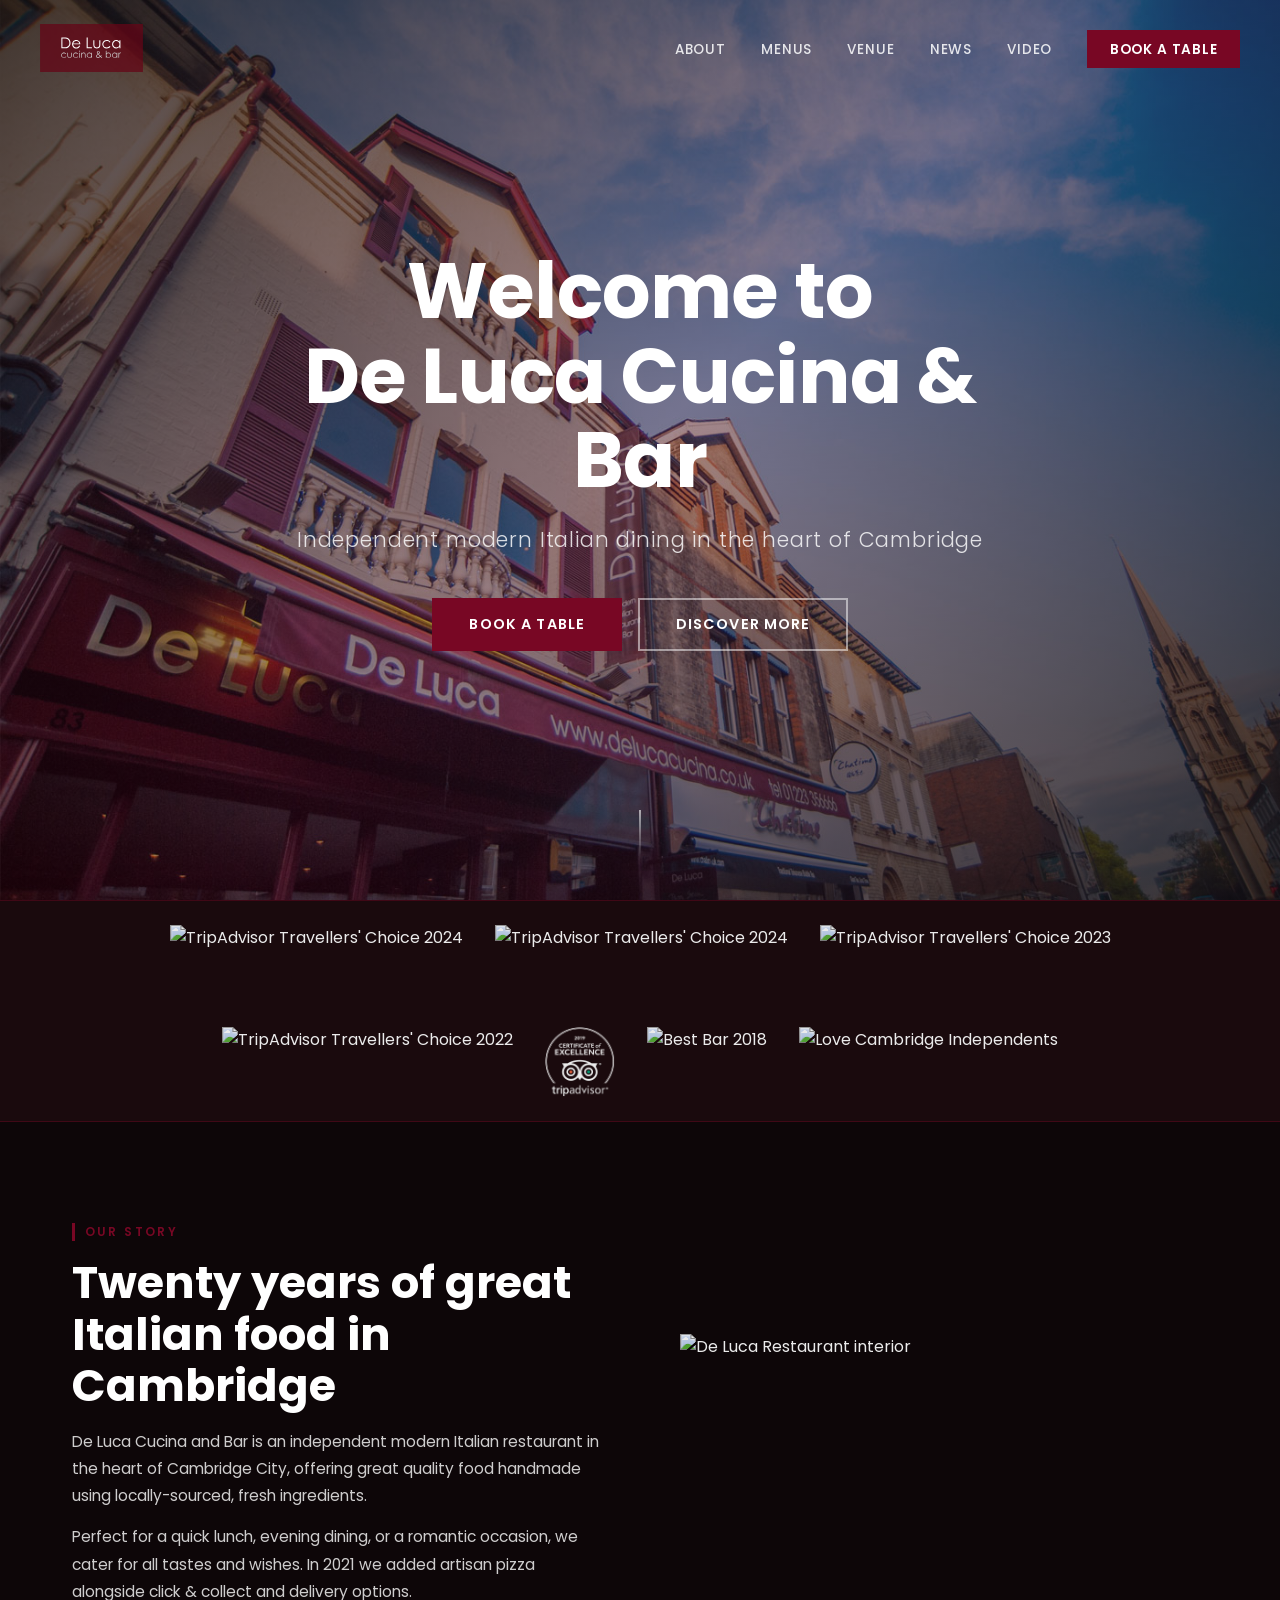
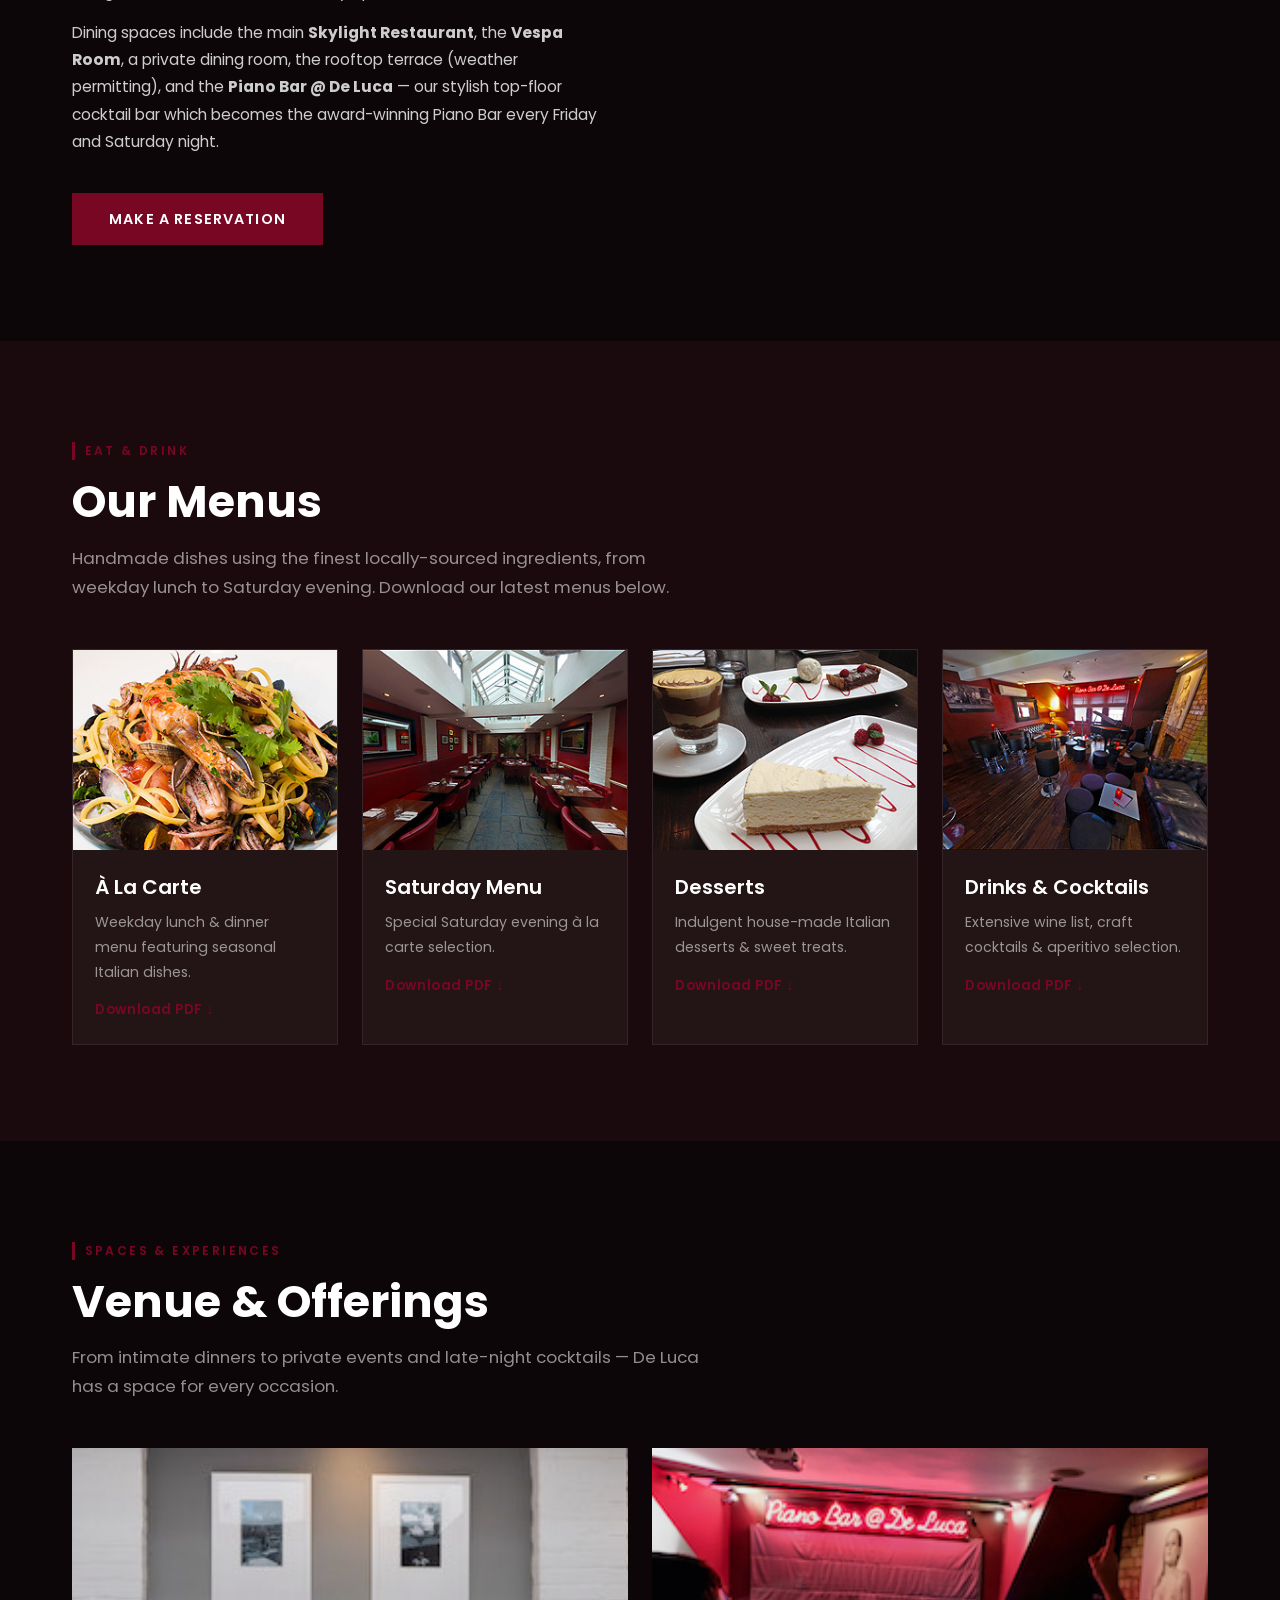
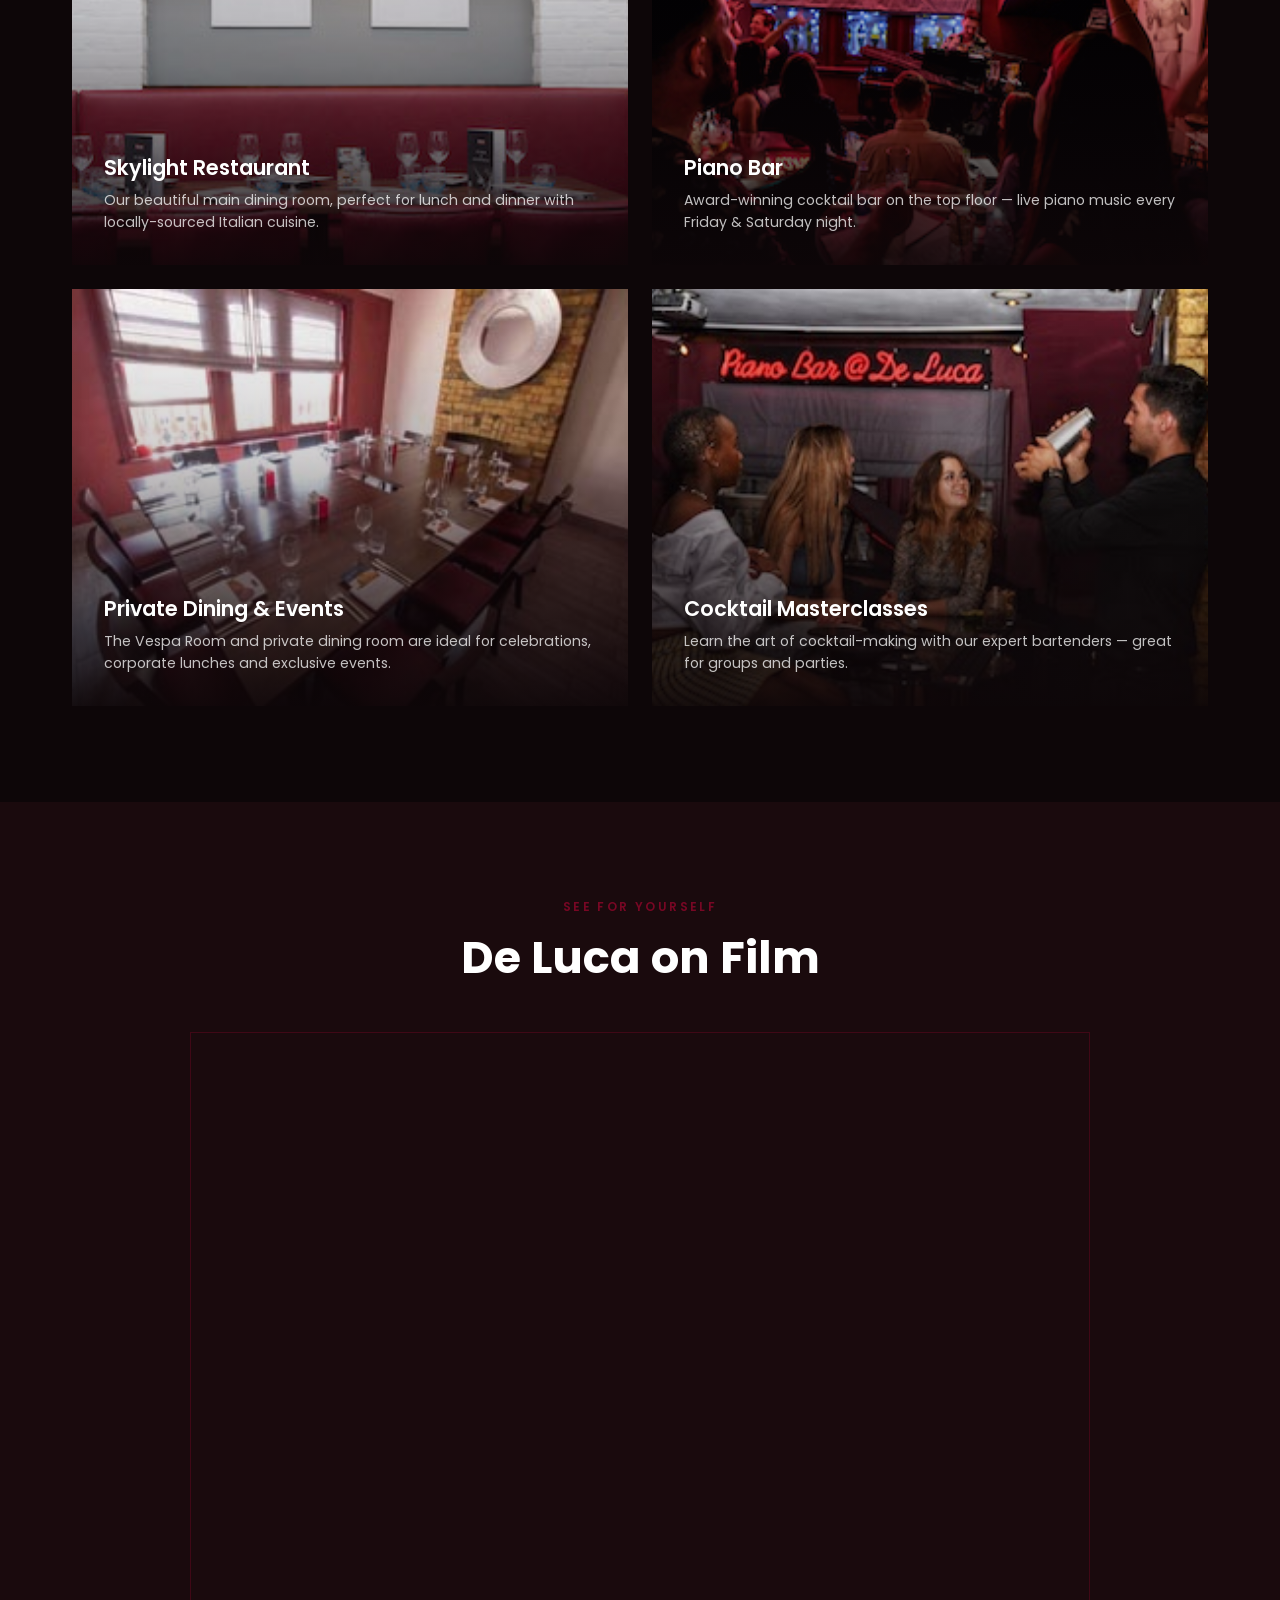
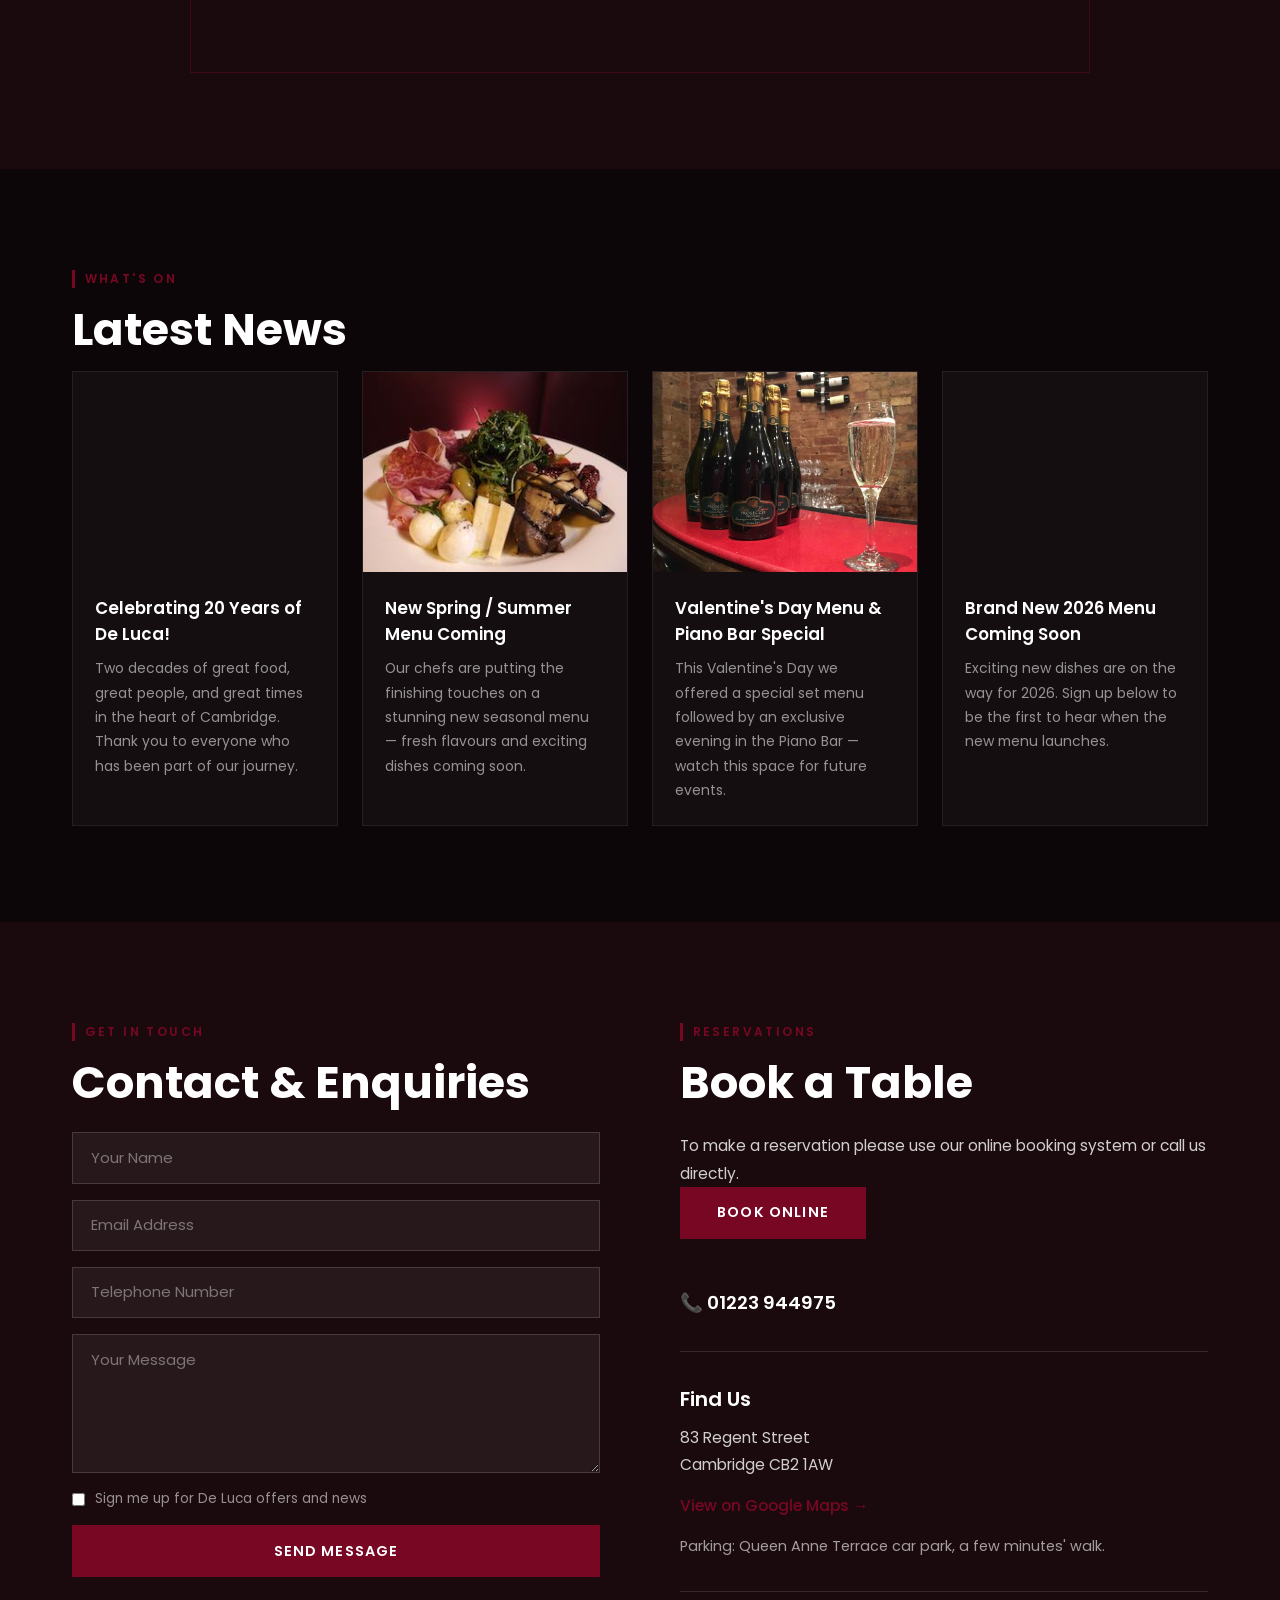
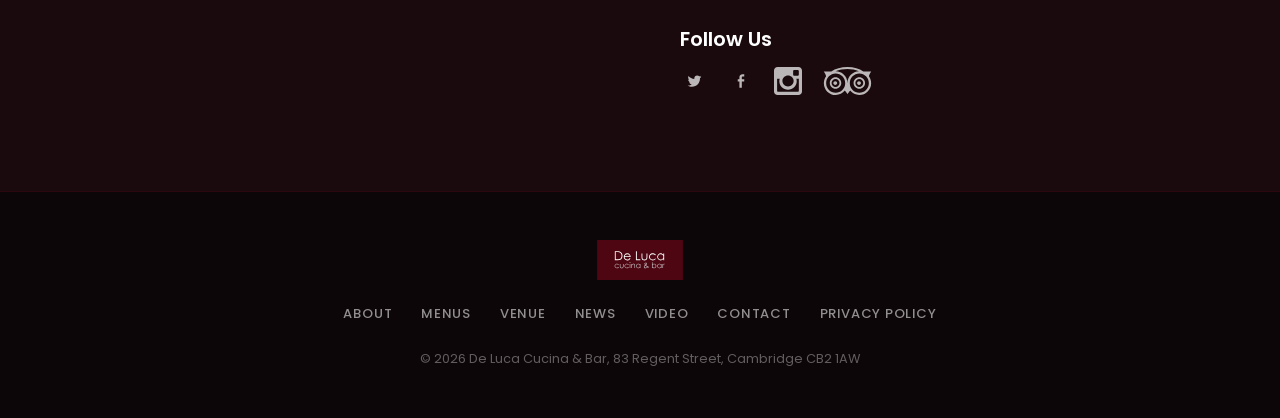
==== index.html @ 69b6e001 "Initial commit — De Luca Cucina & Bar static website Rebuilt from scratch as a clean, modern static " ====
<!DOCTYPE html>
<html lang="en">
<head>
  <meta charset="UTF-8">
  <meta name="viewport" content="width=device-width, initial-scale=1.0">
  <meta name="description" content="De Luca Cucina &amp; Bar — an independent modern Italian restaurant in the heart of Cambridge City. Award-winning food, artisan pizza, cocktail bar &amp; Piano Bar.">
  <title>De Luca Cucina &amp; Bar | Cambridge Italian Restaurant &amp; Cocktail Bar</title>
  <link rel="icon" href="assets/img/favicon.ico" type="image/x-icon">
  <link rel="preconnect" href="https://fonts.googleapis.com">
  <link rel="preconnect" href="https://fonts.gstatic.com" crossorigin>
  <link href="https://fonts.googleapis.com/css2?family=Poppins:ital,wght@0,300;0,400;0,500;0,600;0,700;1,300;1,400&display=swap" rel="stylesheet">
  <link rel="stylesheet" href="assets/css/style.css">
</head>
<body>

  <!-- HERO -->
  <section id="hero">
    <div class="hero-slideshow" id="heroSlideshow"></div>
    <div class="hero-overlay"></div>
    <nav id="mainNav">
      <a href="#" class="logo">
        <img src="assets/img/deluca-logo.svg" alt="De Luca Cucina &amp; Bar">
      </a>
      <button class="nav-toggle" id="navToggle" aria-label="Toggle menu">
        <span></span><span></span><span></span>
      </button>
      <ul id="navLinks">
        <li><a href="#about">About</a></li>
        <li><a href="#menus">Menus</a></li>
        <li><a href="#venue">Venue</a></li>
        <li><a href="#news">News</a></li>
        <li><a href="#video">Video</a></li>
        <li><a href="#contact" class="btn-reserve">Book a Table</a></li>
      </ul>
    </nav>
    <div class="hero-content">
      <h1>Welcome to<br>De Luca Cucina &amp; Bar</h1>
      <p>Independent modern Italian dining in the heart of Cambridge</p>
      <div class="hero-cta">
        <a href="https://www.opentable.co.uk/restref/client/?rid=72954" target="_blank" rel="noopener" class="btn-primary">Book a Table</a>
        <a href="#about" class="btn-ghost">Discover More</a>
      </div>
    </div>
    <div class="scroll-hint">
      <span></span>
    </div>
  </section>

  <!-- AWARDS BAR -->
  <div class="awards-bar">
    <div class="awards-inner">
      <img src="assets/img/tripadvisor2024-1.png" alt="TripAdvisor Travellers' Choice 2024">
      <img src="assets/img/tripadvisor2024-2.png" alt="TripAdvisor Travellers' Choice 2024">
      <img src="assets/img/tripadvisor2023.png" alt="TripAdvisor Travellers' Choice 2023">
      <img src="assets/img/tripadvisor2022.png" alt="TripAdvisor Travellers' Choice 2022">
      <img src="assets/img/tripadvisor2019.png" alt="TripAdvisor 2019 — Piano Bar Excellent">
      <img src="assets/img/best-bar.png" alt="Best Bar 2018">
      <img src="assets/img/lovecam.png" alt="Love Cambridge Independents">
    </div>
  </div>

  <!-- ABOUT -->
  <section id="about">
    <div class="container">
      <div class="two-col">
        <div class="col-text">
          <span class="label">Our Story</span>
          <h2>Twenty years of great Italian food in Cambridge</h2>
          <p>De Luca Cucina and Bar is an independent modern Italian restaurant in the heart of Cambridge City, offering great quality food handmade using locally-sourced, fresh ingredients.</p>
          <p>Perfect for a quick lunch, evening dining, or a romantic occasion, we cater for all tastes and wishes. In 2021 we added artisan pizza alongside click &amp; collect and delivery options.</p>
          <p>Dining spaces include the main <strong>Skylight Restaurant</strong>, the <strong>Vespa Room</strong>, a private dining room, the rooftop terrace (weather permitting), and the <strong>Piano Bar @ De Luca</strong> — our stylish top-floor cocktail bar which becomes the award-winning Piano Bar every Friday and Saturday night.</p>
          <a href="#contact" class="btn-primary">Make a Reservation</a>
        </div>
        <div class="col-image">
          <img src="assets/img/DSC00164-edit-web-scaled.jpg" alt="De Luca Restaurant interior" loading="lazy">
        </div>
      </div>
    </div>
  </section>

  <!-- MENUS -->
  <section id="menus" class="dark-section">
    <div class="container">
      <span class="label">Eat &amp; Drink</span>
      <h2>Our Menus</h2>
      <p class="section-intro">Handmade dishes using the finest locally-sourced ingredients, from weekday lunch to Saturday evening. Download our latest menus below.</p>
      <div class="menu-grid">
        <a href="assets/img/DeLuca_ALaCarteMenu_WeekdayApril2025.pdf" target="_blank" rel="noopener" class="menu-card">
          <div class="menu-card-img" style="background-image:url('assets/img/alacarte2.jpg')"></div>
          <div class="menu-card-body">
            <h3>À La Carte</h3>
            <p>Weekday lunch &amp; dinner menu featuring seasonal Italian dishes.</p>
            <span class="menu-link">Download PDF ↓</span>
          </div>
        </a>
        <a href="assets/img/DeLuca_ALaCarteMenu_SaturdayApril2025.pdf" target="_blank" rel="noopener" class="menu-card">
          <div class="menu-card-img" style="background-image:url('assets/img/restaurant-1.jpg')"></div>
          <div class="menu-card-body">
            <h3>Saturday Menu</h3>
            <p>Special Saturday evening à la carte selection.</p>
            <span class="menu-link">Download PDF ↓</span>
          </div>
        </a>
        <a href="assets/img/DeLuca_DessertMenuMarch20262.pdf" target="_blank" rel="noopener" class="menu-card">
          <div class="menu-card-img" style="background-image:url('assets/img/dessert2.jpg')"></div>
          <div class="menu-card-body">
            <h3>Desserts</h3>
            <p>Indulgent house-made Italian desserts &amp; sweet treats.</p>
            <span class="menu-link">Download PDF ↓</span>
          </div>
        </a>
        <a href="assets/img/DeLucaDrinksMenu_A5September2025Online.pdf" target="_blank" rel="noopener" class="menu-card">
          <div class="menu-card-img" style="background-image:url('assets/img/cocktail-1.jpg')"></div>
          <div class="menu-card-body">
            <h3>Drinks &amp; Cocktails</h3>
            <p>Extensive wine list, craft cocktails &amp; aperitivo selection.</p>
            <span class="menu-link">Download PDF ↓</span>
          </div>
        </a>
      </div>
    </div>
  </section>

  <!-- VENUE -->
  <section id="venue">
    <div class="container">
      <span class="label">Spaces &amp; Experiences</span>
      <h2>Venue &amp; Offerings</h2>
      <p class="section-intro">From intimate dinners to private events and late-night cocktails — De Luca has a space for every occasion.</p>
      <div class="venue-grid">
        <div class="venue-card">
          <div class="venue-img" style="background-image:url('assets/img/Restaurant-3-2019-1.jpg')"></div>
          <div class="venue-body">
            <h3>Skylight Restaurant</h3>
            <p>Our beautiful main dining room, perfect for lunch and dinner with locally-sourced Italian cuisine.</p>
          </div>
        </div>
        <div class="venue-card">
          <div class="venue-img" style="background-image:url('assets/img/Piano-Bar-2021.jpg')"></div>
          <div class="venue-body">
            <h3>Piano Bar</h3>
            <p>Award-winning cocktail bar on the top floor — live piano music every Friday &amp; Saturday night.</p>
          </div>
        </div>
        <div class="venue-card">
          <div class="venue-img" style="background-image:url('assets/img/Function-Room-website-icon-297-x-212.jpg')"></div>
          <div class="venue-body">
            <h3>Private Dining &amp; Events</h3>
            <p>The Vespa Room and private dining room are ideal for celebrations, corporate lunches and exclusive events.</p>
          </div>
        </div>
        <div class="venue-card">
          <div class="venue-img" style="background-image:url('assets/img/Cocktail-Classes-Web-Icon.jpg')"></div>
          <div class="venue-body">
            <h3>Cocktail Masterclasses</h3>
            <p>Learn the art of cocktail-making with our expert bartenders — great for groups and parties.</p>
          </div>
        </div>
      </div>
    </div>
  </section>

  <!-- VIDEO -->
  <section id="video" class="dark-section video-section">
    <div class="container">
      <span class="label">See For Yourself</span>
      <h2>De Luca on Film</h2>
      <div class="video-wrap">
        <iframe src="https://player.vimeo.com/video/749534918?color=780724&title=0&byline=0&portrait=0"
          frameborder="0"
          allow="autoplay; fullscreen; picture-in-picture"
          allowfullscreen
          loading="lazy"
          title="De Luca Cucina & Bar"></iframe>
      </div>
    </div>
  </section>

  <!-- NEWS -->
  <section id="news">
    <div class="container">
      <span class="label">What's On</span>
      <h2>Latest News</h2>
      <div class="news-grid">
        <article class="news-card">
          <div class="news-img" style="background-image:url('assets/img/DSC00174-edit-web-scaled.jpg')"></div>
          <div class="news-body">
            <h3>Celebrating 20 Years of De Luca!</h3>
            <p>Two decades of great food, great people, and great times in the heart of Cambridge. Thank you to everyone who has been part of our journey.</p>
          </div>
        </article>
        <article class="news-card">
          <div class="news-img" style="background-image:url('assets/img/Antipasto-Web-Icon.jpg')"></div>
          <div class="news-body">
            <h3>New Spring / Summer Menu Coming</h3>
            <p>Our chefs are putting the finishing touches on a stunning new seasonal menu — fresh flavours and exciting dishes coming soon.</p>
          </div>
        </article>
        <article class="news-card">
          <div class="news-img" style="background-image:url('assets/img/Prosecco-lanscape-lo-e1708706317696.jpg')"></div>
          <div class="news-body">
            <h3>Valentine's Day Menu &amp; Piano Bar Special</h3>
            <p>This Valentine's Day we offered a special set menu followed by an exclusive evening in the Piano Bar — watch this space for future events.</p>
          </div>
        </article>
        <article class="news-card">
          <div class="news-img" style="background-image:url('assets/img/DSC00805-med-scaled.jpg')"></div>
          <div class="news-body">
            <h3>Brand New 2026 Menu Coming Soon</h3>
            <p>Exciting new dishes are on the way for 2026. Sign up below to be the first to hear when the new menu launches.</p>
          </div>
        </article>
      </div>
    </div>
  </section>

  <!-- CONTACT -->
  <section id="contact" class="dark-section">
    <div class="container">
      <div class="contact-grid">
        <div class="contact-col">
          <span class="label">Get In Touch</span>
          <h2>Contact &amp; Enquiries</h2>
          <form class="contact-form" id="contactForm" action="https://formspree.io/f/contact" method="POST">
            <input type="text" name="name" placeholder="Your Name" required>
            <input type="email" name="email" placeholder="Email Address" required>
            <input type="tel" name="phone" placeholder="Telephone Number">
            <textarea name="message" placeholder="Your Message" rows="5" required></textarea>
            <label class="checkbox-label">
              <input type="checkbox" name="newsletter">
              Sign me up for De Luca offers and news
            </label>
            <button type="submit" class="btn-primary">Send Message</button>
          </form>
        </div>
        <div class="contact-col">
          <span class="label">Reservations</span>
          <h2>Book a Table</h2>
          <p>To make a reservation please use our online booking system or call us directly.</p>
          <a href="https://www.opentable.co.uk/restref/client/?rid=72954" target="_blank" rel="noopener" class="btn-primary" style="display:inline-block;margin-bottom:2rem;">Book Online</a>
          <p class="phone-number">📞 <a href="tel:01223944975">01223 944975</a></p>
          <hr class="divider">
          <h3>Find Us</h3>
          <p>83 Regent Street<br>Cambridge CB2 1AW</p>
          <p><a href="https://www.google.co.uk/maps/place/De+Luca+Cucina+%26+Bar/@52.2001692,0.1266779,17z" target="_blank" rel="noopener" class="text-link">View on Google Maps →</a></p>
          <p style="font-size:0.9rem;opacity:0.75;">Parking: Queen Anne Terrace car park, a few minutes' walk.</p>
          <hr class="divider">
          <h3>Follow Us</h3>
          <div class="social-links">
            <a href="https://twitter.com/DeLucaCambridge" target="_blank" rel="noopener" aria-label="Twitter/X">
              <img src="assets/img/twitter.svg" alt="Twitter">
            </a>
            <a href="https://www.facebook.com/DeLucaCambridge" target="_blank" rel="noopener" aria-label="Facebook">
              <img src="assets/img/facebook.svg" alt="Facebook">
            </a>
            <a href="https://www.instagram.com/DeLucaCambridge/" target="_blank" rel="noopener" aria-label="Instagram">
              <img src="assets/img/instagram.svg" alt="Instagram">
            </a>
            <a href="https://www.tripadvisor.co.uk/Restaurant_Review-g186225-d730345-Reviews-De_Luca_Cucina_Bar-Cambridge_Cambridgeshire_England.html" target="_blank" rel="noopener" aria-label="TripAdvisor">
              <img src="assets/img/tripadvisor.svg" alt="TripAdvisor">
            </a>
          </div>
        </div>
      </div>
    </div>
  </section>

  <!-- FOOTER -->
  <footer>
    <div class="container footer-inner">
      <a href="#hero" class="logo footer-logo">
        <img src="assets/img/deluca-logo.svg" alt="De Luca Cucina & Bar">
      </a>
      <nav class="footer-nav">
        <a href="#about">About</a>
        <a href="#menus">Menus</a>
        <a href="#venue">Venue</a>
        <a href="#news">News</a>
        <a href="#video">Video</a>
        <a href="#contact">Contact</a>
        <a href="cookies-privacy.html">Privacy Policy</a>
      </nav>
      <p class="footer-copy">© 2026 De Luca Cucina &amp; Bar, 83 Regent Street, Cambridge CB2 1AW</p>
    </div>
  </footer>

  <script src="assets/js/main.js"></script>
</body>
</html>
---- assets/css/style.css ----
/* ─── Variables ─────────────────────────────────────────────── */
:root {
  --red:     #780724;
  --red-mid: #5b051b;
  --red-dark:#3a0211;
  --white:   #ffffff;
  --off-white: #f5f0eb;
  --dark:    #0d0608;
  --dark-mid:#1a0a0d;
  --grey:    rgba(255,255,255,0.55);
  --font:    'Poppins', sans-serif;
  --ease:    cubic-bezier(0.4, 0, 0.2, 1);
}

/* ─── Reset ─────────────────────────────────────────────────── */
*, *::before, *::after { box-sizing: border-box; margin: 0; padding: 0; }
html { scroll-behavior: smooth; }
body {
  font-family: var(--font);
  background: var(--dark);
  color: var(--white);
  -webkit-font-smoothing: antialiased;
  overflow-x: hidden;
}
img { max-width: 100%; display: block; }
a { color: inherit; text-decoration: none; }

/* ─── Utility ───────────────────────────────────────────────── */
.container {
  max-width: 1200px;
  margin: 0 auto;
  padding: 0 2rem;
}
.label {
  display: inline-block;
  font-size: 0.75rem;
  font-weight: 600;
  letter-spacing: 0.2em;
  text-transform: uppercase;
  color: var(--red);
  border-left: 3px solid var(--red);
  padding-left: 0.6rem;
  margin-bottom: 1rem;
}
.section-intro {
  max-width: 640px;
  color: var(--grey);
  font-size: 1.05rem;
  line-height: 1.7;
  margin: 0.5rem 0 3rem;
}
.divider {
  border: none;
  border-top: 1px solid rgba(255,255,255,0.12);
  margin: 2rem 0;
}

/* ─── Buttons ───────────────────────────────────────────────── */
.btn-primary {
  display: inline-block;
  background: var(--red);
  color: var(--white);
  font-family: var(--font);
  font-weight: 600;
  font-size: 0.9rem;
  letter-spacing: 0.08em;
  text-transform: uppercase;
  padding: 0.85rem 2.2rem;
  border: 2px solid var(--red);
  cursor: pointer;
  transition: background 0.25s var(--ease), color 0.25s var(--ease), transform 0.2s var(--ease);
}
.btn-primary:hover {
  background: transparent;
  color: var(--white);
  transform: translateY(-2px);
}
.btn-ghost {
  display: inline-block;
  background: transparent;
  color: var(--white);
  font-family: var(--font);
  font-weight: 600;
  font-size: 0.9rem;
  letter-spacing: 0.08em;
  text-transform: uppercase;
  padding: 0.85rem 2.2rem;
  border: 2px solid rgba(255,255,255,0.5);
  transition: border-color 0.25s var(--ease), transform 0.2s var(--ease);
}
.btn-ghost:hover {
  border-color: var(--white);
  transform: translateY(-2px);
}
.text-link {
  color: var(--red);
  font-weight: 500;
  transition: opacity 0.2s;
}
.text-link:hover { opacity: 0.75; }

/* ─── Nav ───────────────────────────────────────────────────── */
#mainNav {
  position: fixed;
  top: 0; left: 0; right: 0;
  z-index: 100;
  display: flex;
  align-items: center;
  justify-content: space-between;
  padding: 1.5rem 2.5rem;
  transition: background 0.4s var(--ease), padding 0.4s var(--ease), backdrop-filter 0.4s;
}
#mainNav.scrolled {
  background: rgba(13,6,8,0.92);
  backdrop-filter: blur(16px);
  -webkit-backdrop-filter: blur(16px);
  padding: 1rem 2.5rem;
  border-bottom: 1px solid rgba(120,7,36,0.3);
}
#mainNav .logo img { height: 48px; width: auto; }
#mainNav ul {
  list-style: none;
  display: flex;
  align-items: center;
  gap: 2.2rem;
}
#mainNav ul a {
  font-size: 0.85rem;
  font-weight: 500;
  letter-spacing: 0.06em;
  text-transform: uppercase;
  color: rgba(255,255,255,0.85);
  transition: color 0.2s;
}
#mainNav ul a:hover { color: var(--white); }
.btn-reserve {
  background: var(--red) !important;
  color: var(--white) !important;
  padding: 0.6rem 1.4rem !important;
  font-weight: 600 !important;
  transition: background 0.25s var(--ease) !important;
}
.btn-reserve:hover { background: var(--red-mid) !important; }
.nav-toggle {
  display: none;
  flex-direction: column;
  gap: 5px;
  background: none;
  border: none;
  cursor: pointer;
  padding: 4px;
}
.nav-toggle span {
  display: block;
  width: 26px; height: 2px;
  background: var(--white);
  transition: transform 0.3s var(--ease), opacity 0.3s;
}
.nav-toggle.open span:nth-child(1) { transform: translateY(7px) rotate(45deg); }
.nav-toggle.open span:nth-child(2) { opacity: 0; }
.nav-toggle.open span:nth-child(3) { transform: translateY(-7px) rotate(-45deg); }

/* ─── Hero ──────────────────────────────────────────────────── */
#hero {
  position: relative;
  height: 100vh;
  min-height: 600px;
  display: flex;
  align-items: center;
  justify-content: center;
  overflow: hidden;
}
.hero-slideshow {
  position: absolute;
  inset: 0;
  background-size: cover;
  background-position: center;
  transition: opacity 1.2s var(--ease);
}
.hero-overlay {
  position: absolute;
  inset: 0;
  background: linear-gradient(
    135deg,
    rgba(13,6,8,0.75) 0%,
    rgba(58,2,17,0.45) 50%,
    rgba(13,6,8,0.8) 100%
  );
}
.hero-content {
  position: relative;
  z-index: 2;
  text-align: center;
  max-width: 800px;
  padding: 0 2rem;
  animation: fadeUp 1.2s var(--ease) both;
}
.hero-content h1 {
  font-size: clamp(2.4rem, 6vw, 5rem);
  font-weight: 700;
  line-height: 1.1;
  margin-bottom: 1.2rem;
  letter-spacing: -0.01em;
}
.hero-content p {
  font-size: clamp(1rem, 2vw, 1.3rem);
  font-weight: 300;
  color: rgba(255,255,255,0.82);
  margin-bottom: 2.5rem;
  letter-spacing: 0.04em;
}
.hero-cta { display: flex; gap: 1rem; justify-content: center; flex-wrap: wrap; }
.scroll-hint {
  position: absolute;
  bottom: 2.5rem;
  left: 50%;
  transform: translateX(-50%);
  z-index: 2;
}
.scroll-hint span {
  display: block;
  width: 2px;
  height: 50px;
  background: linear-gradient(to bottom, rgba(255,255,255,0.6), transparent);
  margin: 0 auto;
  animation: scrollPulse 2s infinite;
}

/* ─── Awards Bar ────────────────────────────────────────────── */
.awards-bar {
  background: var(--dark-mid);
  border-top: 1px solid rgba(120,7,36,0.4);
  border-bottom: 1px solid rgba(120,7,36,0.4);
  padding: 1.5rem 2rem;
  overflow: hidden;
}
.awards-inner {
  display: flex;
  align-items: center;
  justify-content: center;
  gap: 2rem;
  flex-wrap: wrap;
}
.awards-inner img { height: 70px; width: auto; filter: brightness(0.92); }

/* ─── Sections ──────────────────────────────────────────────── */
section { padding: 6rem 0; }
.dark-section { background: var(--dark-mid); }
h2 {
  font-size: clamp(1.8rem, 4vw, 2.8rem);
  font-weight: 700;
  line-height: 1.15;
  margin-bottom: 1rem;
}
h3 { font-size: 1.25rem; font-weight: 600; margin-bottom: 0.6rem; }
p { color: rgba(255,255,255,0.8); line-height: 1.75; font-size: 0.97rem; }
p + p { margin-top: 0.9rem; }

/* ─── About ─────────────────────────────────────────────────── */
.two-col {
  display: grid;
  grid-template-columns: 1fr 1fr;
  gap: 5rem;
  align-items: center;
}
.col-text { }
.col-text p { margin-bottom: 0.9rem; }
.col-text .btn-primary { margin-top: 1.5rem; }
.col-image img {
  width: 100%;
  aspect-ratio: 4/3;
  object-fit: cover;
  filter: brightness(0.9) contrast(1.05);
}

/* ─── Menus ─────────────────────────────────────────────────── */
.menu-grid {
  display: grid;
  grid-template-columns: repeat(auto-fill, minmax(260px, 1fr));
  gap: 1.5rem;
}
.menu-card {
  display: block;
  background: rgba(255,255,255,0.04);
  border: 1px solid rgba(255,255,255,0.08);
  overflow: hidden;
  transition: transform 0.3s var(--ease), border-color 0.3s;
}
.menu-card:hover {
  transform: translateY(-6px);
  border-color: var(--red);
}
.menu-card-img {
  height: 200px;
  background-size: cover;
  background-position: center;
  transition: transform 0.5s var(--ease);
}
.menu-card:hover .menu-card-img { transform: scale(1.04); }
.menu-card-body { padding: 1.4rem; }
.menu-card-body h3 { margin-bottom: 0.5rem; }
.menu-card-body p { font-size: 0.88rem; color: var(--grey); }
.menu-link {
  display: inline-block;
  margin-top: 1rem;
  color: var(--red);
  font-size: 0.85rem;
  font-weight: 600;
  letter-spacing: 0.04em;
  transition: letter-spacing 0.2s;
}
.menu-card:hover .menu-link { letter-spacing: 0.08em; }

/* ─── Venue ─────────────────────────────────────────────────── */
.venue-grid {
  display: grid;
  grid-template-columns: repeat(2, 1fr);
  gap: 1.5rem;
}
.venue-card {
  position: relative;
  overflow: hidden;
  aspect-ratio: 4/3;
}
.venue-img {
  position: absolute;
  inset: 0;
  background-size: cover;
  background-position: center;
  transition: transform 0.6s var(--ease);
}
.venue-card:hover .venue-img { transform: scale(1.06); }
.venue-body {
  position: absolute;
  inset: 0;
  background: linear-gradient(to top, rgba(13,6,8,0.92) 0%, rgba(13,6,8,0.2) 60%, transparent 100%);
  display: flex;
  flex-direction: column;
  justify-content: flex-end;
  padding: 2rem;
  transition: background 0.3s;
}
.venue-card:hover .venue-body {
  background: linear-gradient(to top, rgba(58,2,17,0.95) 0%, rgba(13,6,8,0.4) 60%, transparent 100%);
}
.venue-body h3 { font-size: 1.3rem; margin-bottom: 0.4rem; }
.venue-body p { font-size: 0.88rem; color: rgba(255,255,255,0.75); line-height: 1.55; }

/* ─── Video ─────────────────────────────────────────────────── */
.video-section { text-align: center; }
.video-section h2 { margin-bottom: 0.5rem; }
.video-section .label { display: block; text-align: center; border-left: none; padding-left: 0; }
.video-wrap {
  position: relative;
  padding-bottom: 56.25%;
  height: 0;
  overflow: hidden;
  max-width: 900px;
  margin: 3rem auto 0;
  border: 1px solid rgba(120,7,36,0.4);
}
.video-wrap iframe {
  position: absolute;
  top: 0; left: 0;
  width: 100%; height: 100%;
}

/* ─── News ──────────────────────────────────────────────────── */
.news-grid {
  display: grid;
  grid-template-columns: repeat(auto-fill, minmax(260px, 1fr));
  gap: 1.5rem;
}
.news-card {
  background: rgba(255,255,255,0.03);
  border: 1px solid rgba(255,255,255,0.07);
  overflow: hidden;
  transition: border-color 0.3s, transform 0.3s var(--ease);
}
.news-card:hover { border-color: var(--red); transform: translateY(-4px); }
.news-img {
  height: 200px;
  background-size: cover;
  background-position: center;
  transition: transform 0.5s var(--ease);
}
.news-card:hover .news-img { transform: scale(1.04); }
.news-body { padding: 1.4rem; }
.news-body h3 { margin-bottom: 0.6rem; font-size: 1.05rem; }
.news-body p { font-size: 0.87rem; color: var(--grey); }

/* ─── Contact ───────────────────────────────────────────────── */
.contact-grid {
  display: grid;
  grid-template-columns: 1fr 1fr;
  gap: 5rem;
}
.contact-col h2 { margin-bottom: 1.5rem; }
.contact-form { display: flex; flex-direction: column; gap: 1rem; }
.contact-form input,
.contact-form textarea {
  background: rgba(255,255,255,0.06);
  border: 1px solid rgba(255,255,255,0.15);
  color: var(--white);
  font-family: var(--font);
  font-size: 0.93rem;
  padding: 0.85rem 1.1rem;
  outline: none;
  transition: border-color 0.25s;
  resize: vertical;
}
.contact-form input::placeholder,
.contact-form textarea::placeholder { color: rgba(255,255,255,0.4); }
.contact-form input:focus,
.contact-form textarea:focus { border-color: var(--red); }
.checkbox-label {
  display: flex;
  align-items: center;
  gap: 0.6rem;
  font-size: 0.85rem;
  color: var(--grey);
  cursor: pointer;
}
.contact-col .phone-number {
  font-size: 1.15rem;
  font-weight: 600;
  margin: 1rem 0 0;
  color: var(--white);
}
.contact-col .phone-number a { color: var(--white); transition: color 0.2s; }
.contact-col .phone-number a:hover { color: var(--red); }
.social-links {
  display: flex;
  gap: 1.2rem;
  margin-top: 0.8rem;
}
.social-links a { opacity: 0.7; transition: opacity 0.2s, transform 0.2s; }
.social-links a:hover { opacity: 1; transform: translateY(-3px); }
.social-links img { height: 28px; width: auto; filter: brightness(10); }

/* ─── Footer ────────────────────────────────────────────────── */
footer {
  background: var(--dark);
  border-top: 1px solid rgba(120,7,36,0.3);
  padding: 3rem 0;
}
.footer-inner {
  display: flex;
  flex-direction: column;
  align-items: center;
  gap: 1.5rem;
  text-align: center;
}
.footer-logo img { height: 40px; }
.footer-nav {
  display: flex;
  flex-wrap: wrap;
  justify-content: center;
  gap: 0.5rem 1.8rem;
}
.footer-nav a {
  font-size: 0.82rem;
  font-weight: 500;
  letter-spacing: 0.06em;
  text-transform: uppercase;
  color: rgba(255,255,255,0.55);
  transition: color 0.2s;
}
.footer-nav a:hover { color: var(--white); }
.footer-copy {
  font-size: 0.8rem;
  color: rgba(255,255,255,0.35);
}

/* ─── Animations ─────────────────────────────────────────────── */
@keyframes fadeUp {
  from { opacity: 0; transform: translateY(30px); }
  to   { opacity: 1; transform: translateY(0); }
}
@keyframes scrollPulse {
  0%, 100% { opacity: 1; transform: scaleY(1); }
  50% { opacity: 0.4; transform: scaleY(0.6); }
}
.reveal {
  opacity: 0;
  transform: translateY(28px);
  transition: opacity 0.7s var(--ease), transform 0.7s var(--ease);
}
.reveal.visible {
  opacity: 1;
  transform: translateY(0);
}

/* ─── Responsive ────────────────────────────────────────────── */
@media (max-width: 900px) {
  .two-col,
  .contact-grid { grid-template-columns: 1fr; gap: 3rem; }
  .col-image { order: -1; }
  .venue-grid { grid-template-columns: 1fr; }
}
@media (max-width: 768px) {
  #mainNav { padding: 1.2rem 1.5rem; }
  #mainNav.scrolled { padding: 0.9rem 1.5rem; }
  .nav-toggle { display: flex; z-index: 200; }
  #navLinks {
    position: fixed;
    inset: 0;
    background: rgba(13,6,8,0.97);
    flex-direction: column;
    justify-content: center;
    align-items: center;
    gap: 2.5rem;
    transform: translateX(100%);
    transition: transform 0.4s var(--ease);
  }
  #navLinks.open { transform: translateX(0); }
  #navLinks a { font-size: 1.1rem; }
  .hero-cta { flex-direction: column; align-items: center; }
  .menu-grid,
  .news-grid { grid-template-columns: 1fr; }
  section { padding: 4rem 0; }
  .awards-inner { gap: 1rem; }
  .awards-inner img { height: 50px; }
  .contact-grid { grid-template-columns: 1fr; gap: 3rem; }
}
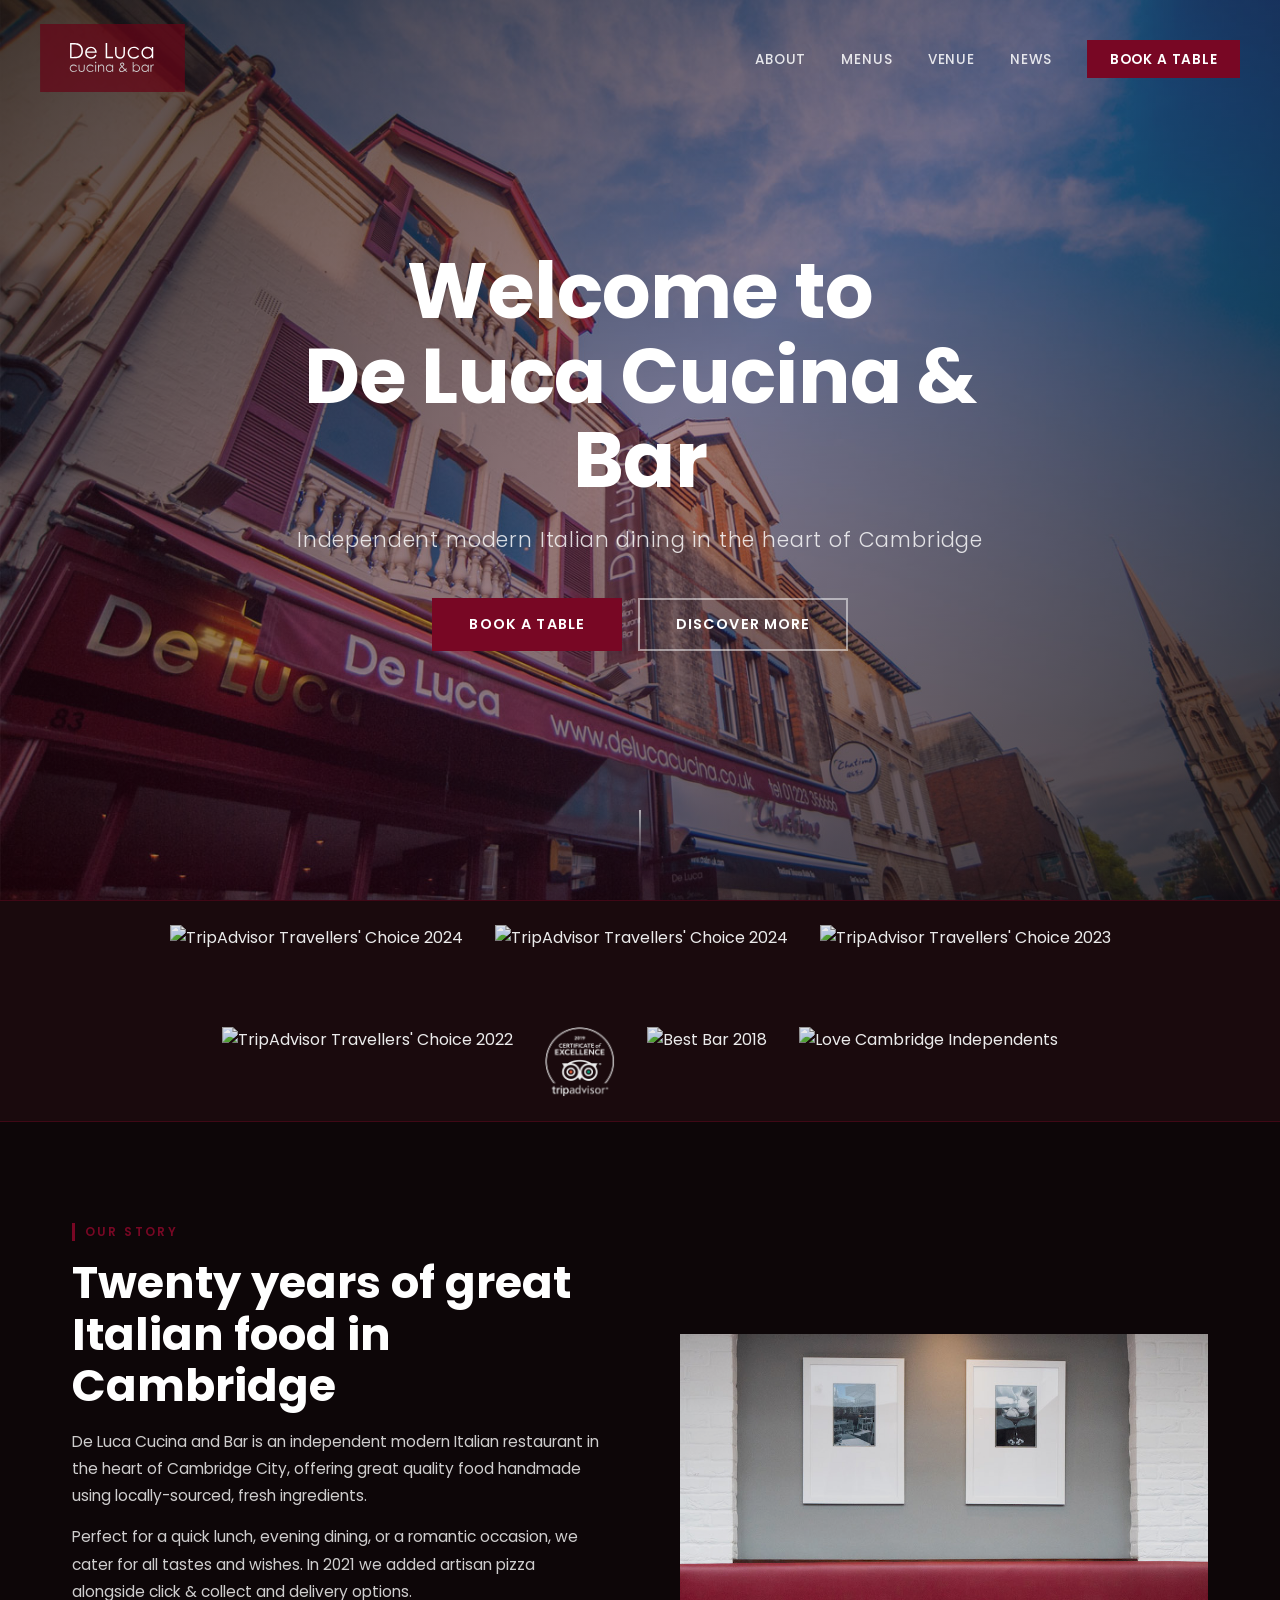
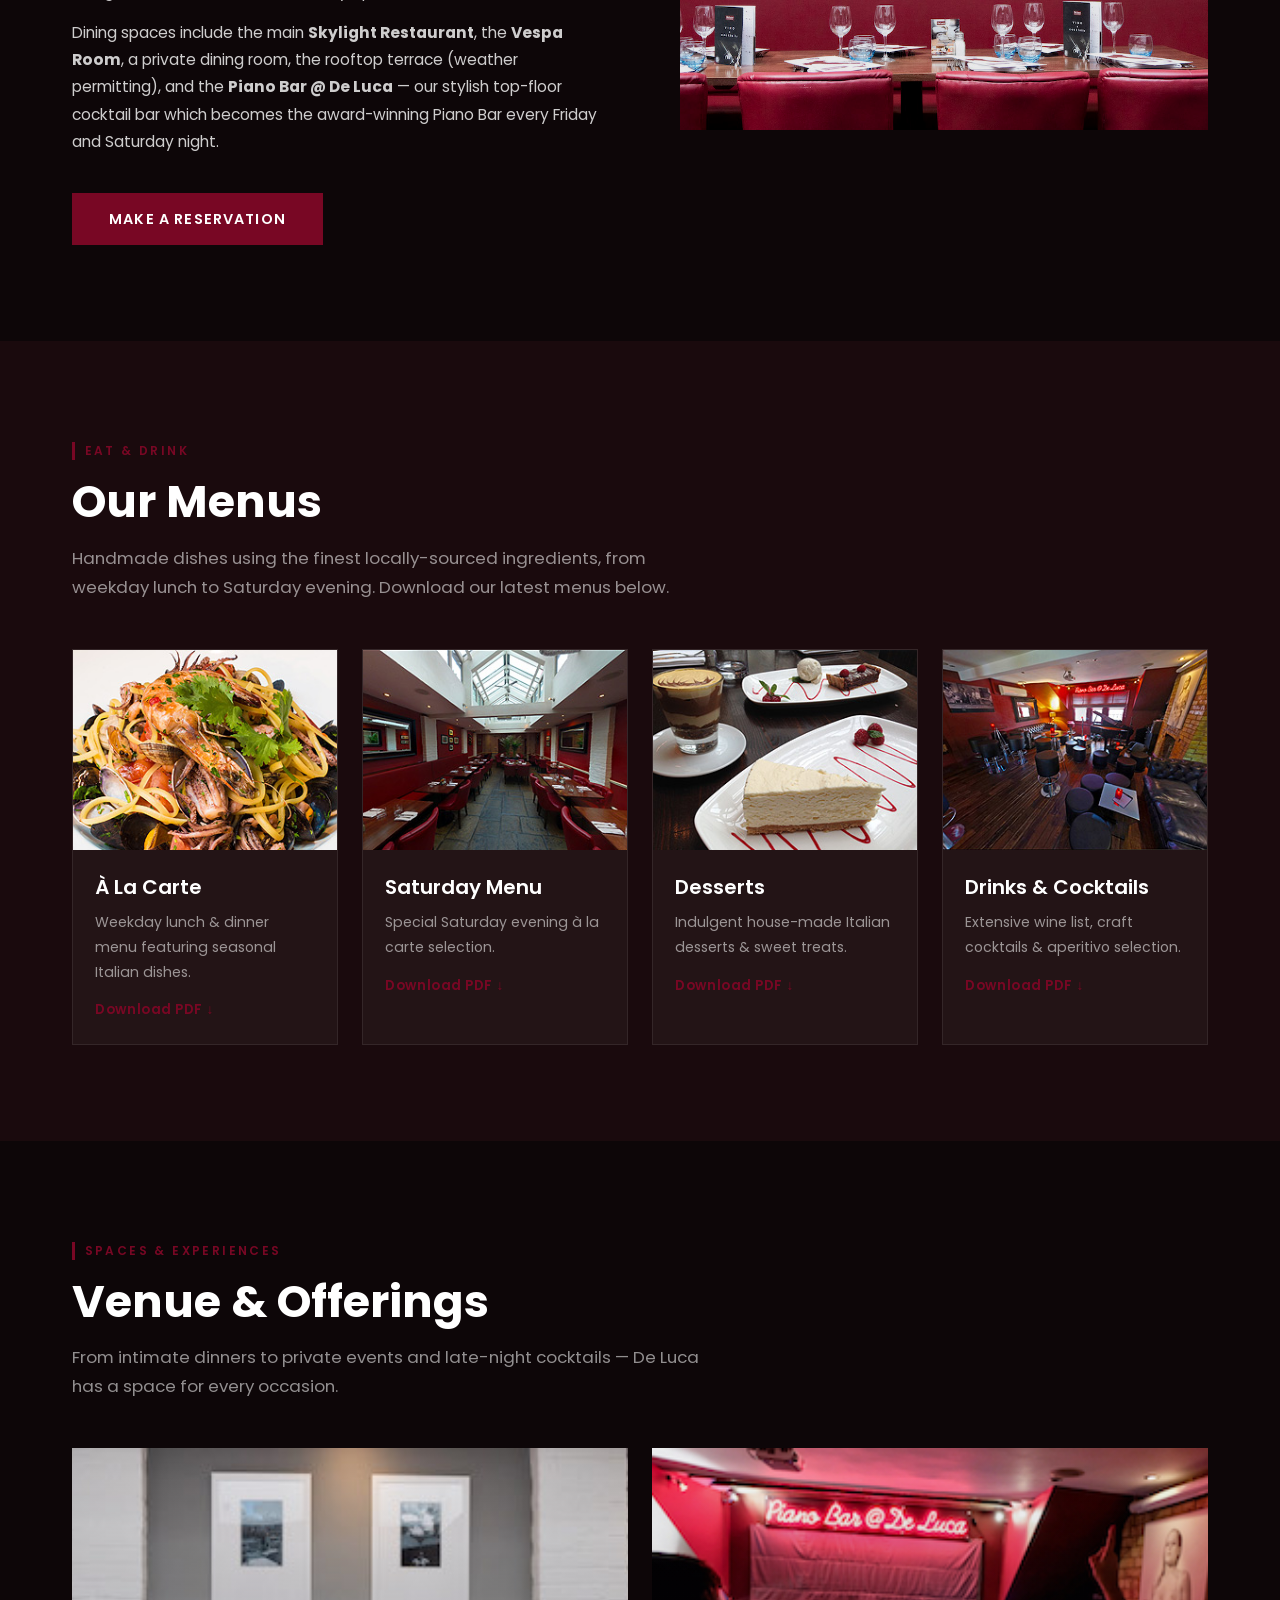
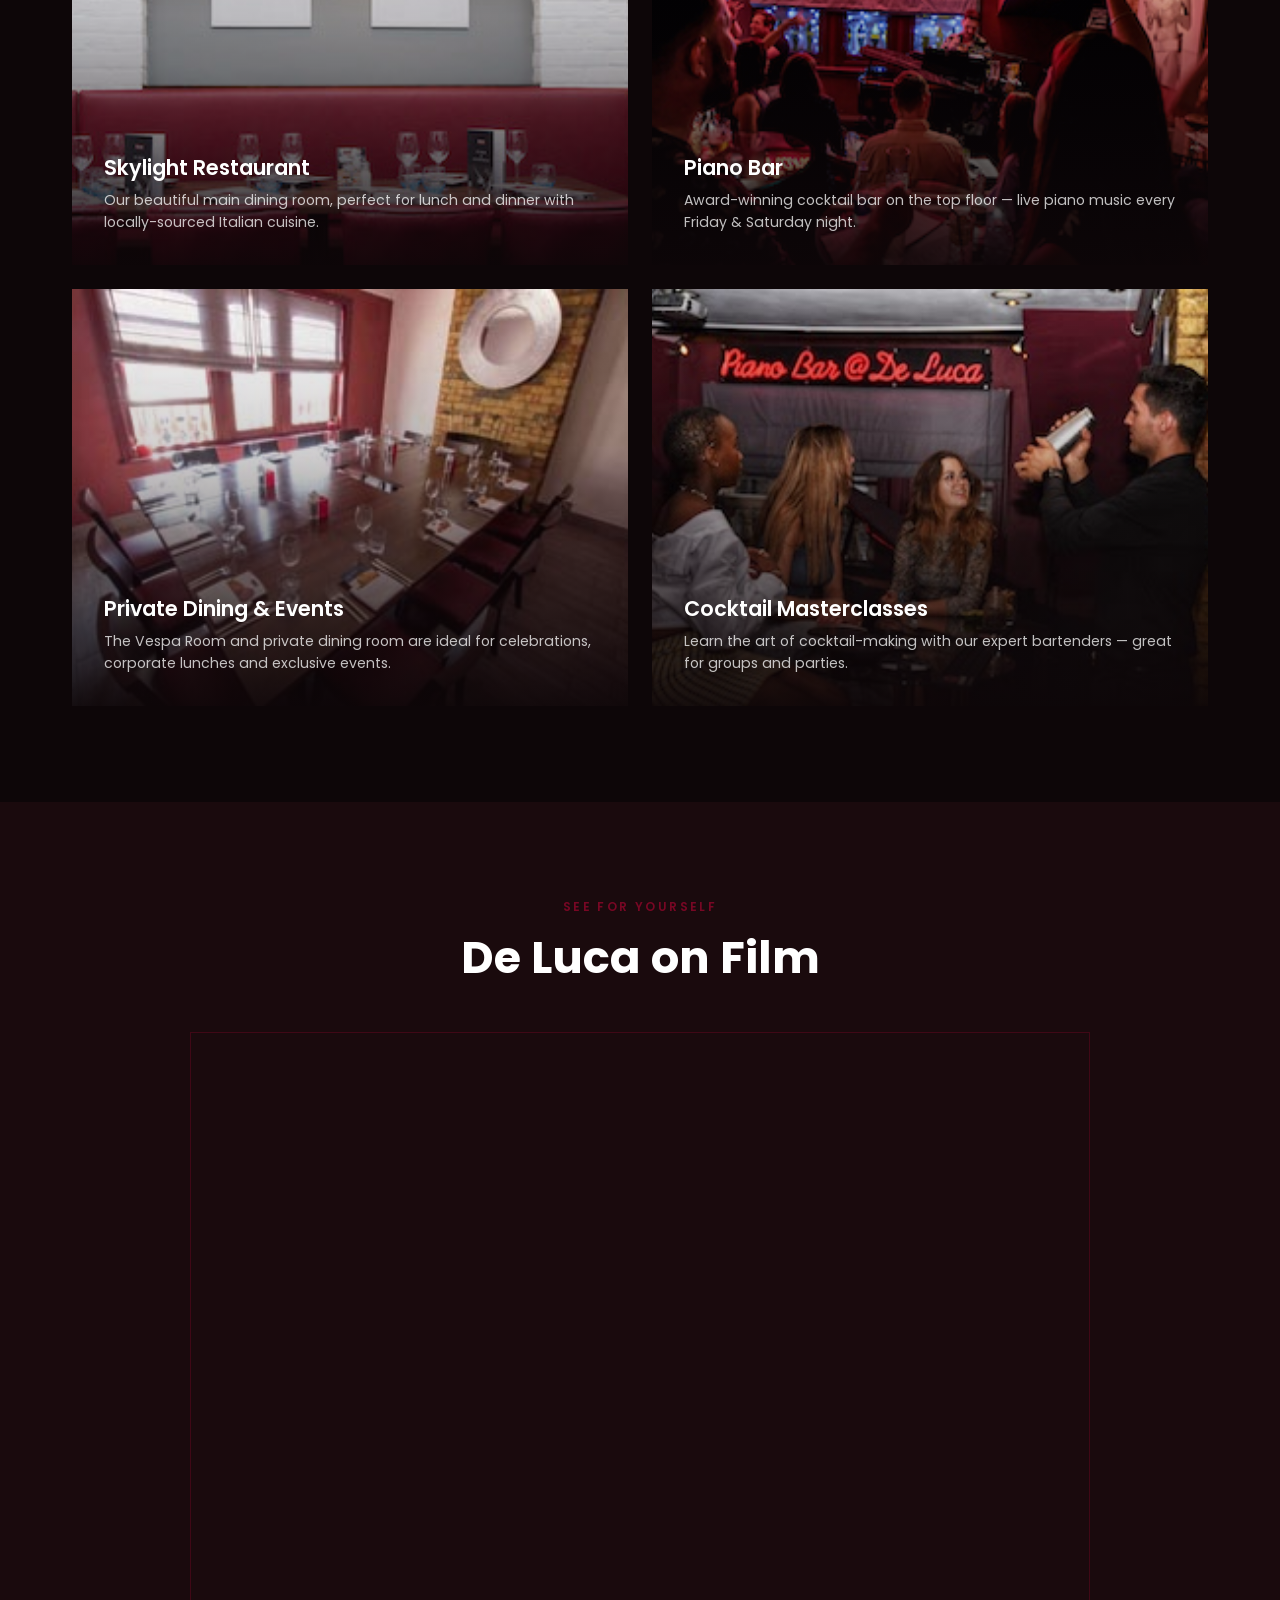
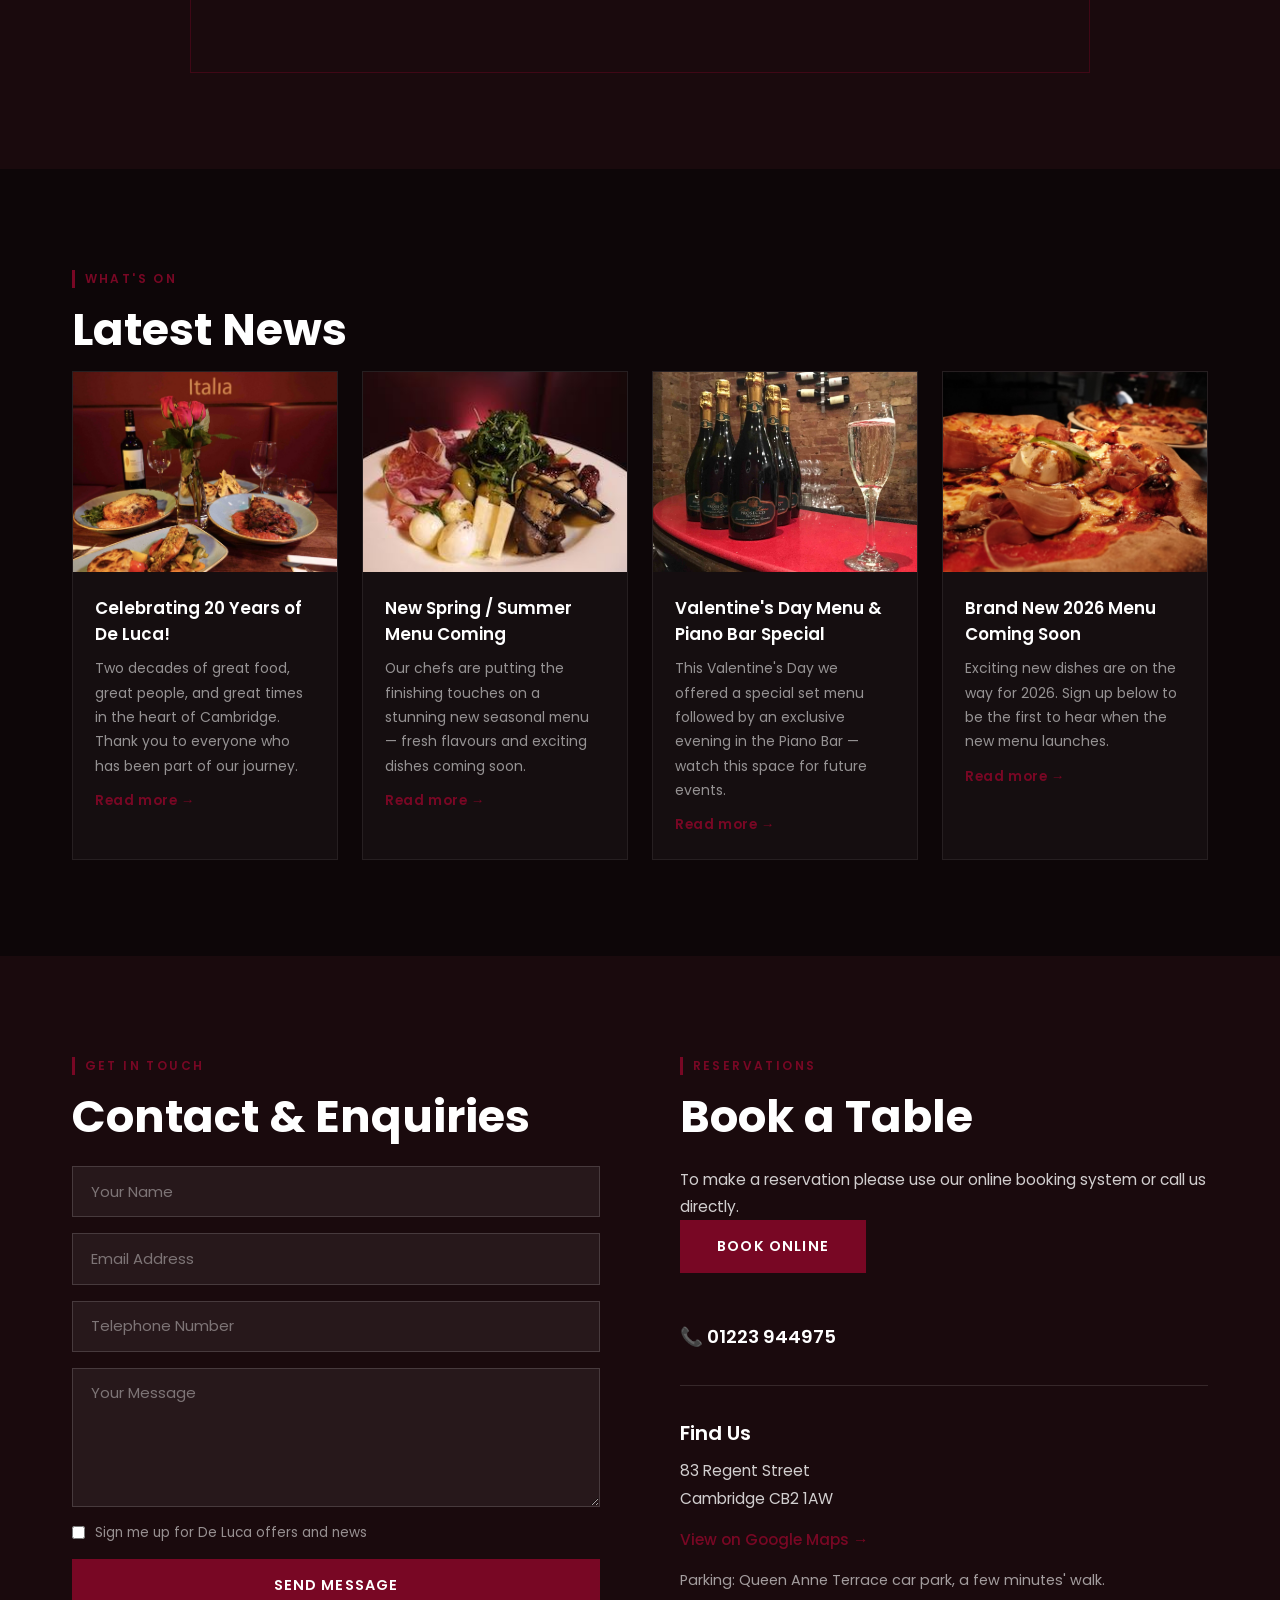
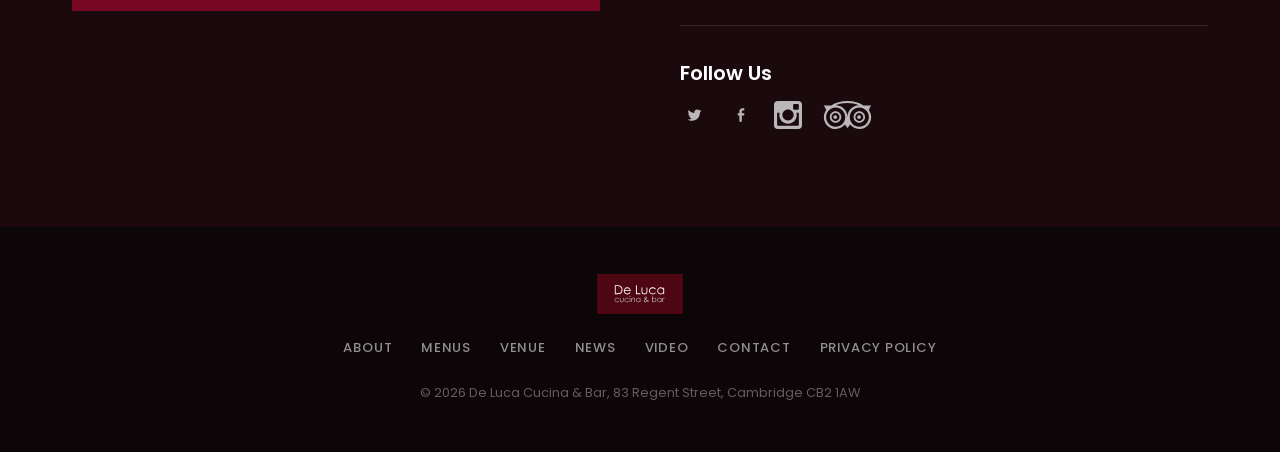
==== commit f44d5879: "Add news article pages, restore hero slideshow, video section, README - Hero: restored photo carouse" ====
--- a/index.html
+++ b/index.html
@@ -10,6 +10,7 @@
   <link rel="preconnect" href="https://fonts.gstatic.com" crossorigin>
   <link href="https://fonts.googleapis.com/css2?family=Poppins:ital,wght@0,300;0,400;0,500;0,600;0,700;1,300;1,400&display=swap" rel="stylesheet">
   <link rel="stylesheet" href="assets/css/style.css">
+  <link rel="stylesheet" href="assets/css/article.css">
 </head>
 <body>
 
@@ -29,7 +30,7 @@
         <li><a href="#menus">Menus</a></li>
         <li><a href="#venue">Venue</a></li>
         <li><a href="#news">News</a></li>
-        <li><a href="#video">Video</a></li>
+
         <li><a href="#contact" class="btn-reserve">Book a Table</a></li>
       </ul>
     </nav>
@@ -72,7 +73,7 @@
           <a href="#contact" class="btn-primary">Make a Reservation</a>
         </div>
         <div class="col-image">
-          <img src="assets/img/DSC00164-edit-web-scaled.jpg" alt="De Luca Restaurant interior" loading="lazy">
+          <img src="assets/img/Restaurant-3-2019.jpg" alt="De Luca Restaurant interior" loading="lazy">
         </div>
       </div>
     </div>
@@ -182,34 +183,38 @@
       <span class="label">What's On</span>
       <h2>Latest News</h2>
       <div class="news-grid">
-        <article class="news-card">
+        <a href="news/celebrating-20-years.html" class="news-card">
           <div class="news-img" style="background-image:url('assets/img/DSC00174-edit-web-scaled.jpg')"></div>
           <div class="news-body">
             <h3>Celebrating 20 Years of De Luca!</h3>
             <p>Two decades of great food, great people, and great times in the heart of Cambridge. Thank you to everyone who has been part of our journey.</p>
-          </div>
-        </article>
-        <article class="news-card">
+            <span class="news-link">Read more →</span>
+          </div>
+        </a>
+        <a href="news/spring-summer-menu.html" class="news-card">
           <div class="news-img" style="background-image:url('assets/img/Antipasto-Web-Icon.jpg')"></div>
           <div class="news-body">
             <h3>New Spring / Summer Menu Coming</h3>
             <p>Our chefs are putting the finishing touches on a stunning new seasonal menu — fresh flavours and exciting dishes coming soon.</p>
-          </div>
-        </article>
-        <article class="news-card">
+            <span class="news-link">Read more →</span>
+          </div>
+        </a>
+        <a href="news/valentines-2026.html" class="news-card">
           <div class="news-img" style="background-image:url('assets/img/Prosecco-lanscape-lo-e1708706317696.jpg')"></div>
           <div class="news-body">
             <h3>Valentine's Day Menu &amp; Piano Bar Special</h3>
             <p>This Valentine's Day we offered a special set menu followed by an exclusive evening in the Piano Bar — watch this space for future events.</p>
-          </div>
-        </article>
-        <article class="news-card">
+            <span class="news-link">Read more →</span>
+          </div>
+        </a>
+        <a href="news/new-2026-menu.html" class="news-card">
           <div class="news-img" style="background-image:url('assets/img/DSC00805-med-scaled.jpg')"></div>
           <div class="news-body">
             <h3>Brand New 2026 Menu Coming Soon</h3>
             <p>Exciting new dishes are on the way for 2026. Sign up below to be the first to hear when the new menu launches.</p>
-          </div>
-        </article>
+            <span class="news-link">Read more →</span>
+          </div>
+        </a>
       </div>
     </div>
   </section>
--- a/assets/css/style.css
+++ b/assets/css/style.css
@@ -117,7 +117,7 @@
   padding: 1rem 2.5rem;
   border-bottom: 1px solid rgba(120,7,36,0.3);
 }
-#mainNav .logo img { height: 48px; width: auto; }
+#mainNav .logo img { height: 68px; width: auto; }
 #mainNav ul {
   list-style: none;
   display: flex;
@@ -176,6 +176,7 @@
   background-size: cover;
   background-position: center;
   transition: opacity 1.2s var(--ease);
+  z-index: 0;
 }
 .hero-overlay {
   position: absolute;
--- a/assets/css/article.css
+++ b/assets/css/article.css
@@ -0,0 +1,79 @@
+/* Article / news post pages */
+.article-page body { background: var(--dark); }
+
+.article-content { padding-top: 0; }
+
+.article-hero {
+  height: 55vh;
+  min-height: 380px;
+  position: relative;
+  background-size: cover;
+  background-position: center;
+  display: flex;
+  align-items: flex-end;
+}
+.article-hero-overlay {
+  position: absolute;
+  inset: 0;
+  background: linear-gradient(to top, rgba(13,6,8,0.95) 0%, rgba(13,6,8,0.3) 60%, rgba(13,6,8,0.5) 100%);
+}
+.article-hero-text {
+  position: relative;
+  z-index: 1;
+  padding-bottom: 3rem;
+}
+.article-hero-text h1 {
+  font-size: clamp(1.8rem, 4vw, 3rem);
+  margin-bottom: 0.5rem;
+  margin-top: 0.5rem;
+}
+.article-meta {
+  color: rgba(255,255,255,0.5);
+  font-size: 0.85rem;
+  letter-spacing: 0.06em;
+}
+
+.article-body {
+  max-width: 800px;
+  padding-top: 3.5rem;
+  padding-bottom: 5rem;
+}
+.article-body .lead {
+  font-size: 1.2rem;
+  font-weight: 400;
+  line-height: 1.7;
+  color: rgba(255,255,255,0.92);
+  margin-bottom: 1.5rem;
+}
+.article-body p {
+  margin-bottom: 1.2rem;
+  font-size: 1rem;
+  line-height: 1.8;
+}
+.article-gallery {
+  display: grid;
+  grid-template-columns: repeat(3, 1fr);
+  gap: 1rem;
+  margin: 2.5rem 0;
+}
+.article-gallery img {
+  width: 100%;
+  aspect-ratio: 4/3;
+  object-fit: cover;
+  filter: brightness(0.9);
+}
+@media (max-width: 600px) {
+  .article-gallery { grid-template-columns: 1fr; }
+}
+
+/* News card "Read more" */
+.news-link {
+  display: inline-block;
+  margin-top: 0.8rem;
+  color: var(--red);
+  font-size: 0.85rem;
+  font-weight: 600;
+  letter-spacing: 0.04em;
+  transition: letter-spacing 0.2s;
+}
+.news-card:hover .news-link { letter-spacing: 0.08em; }
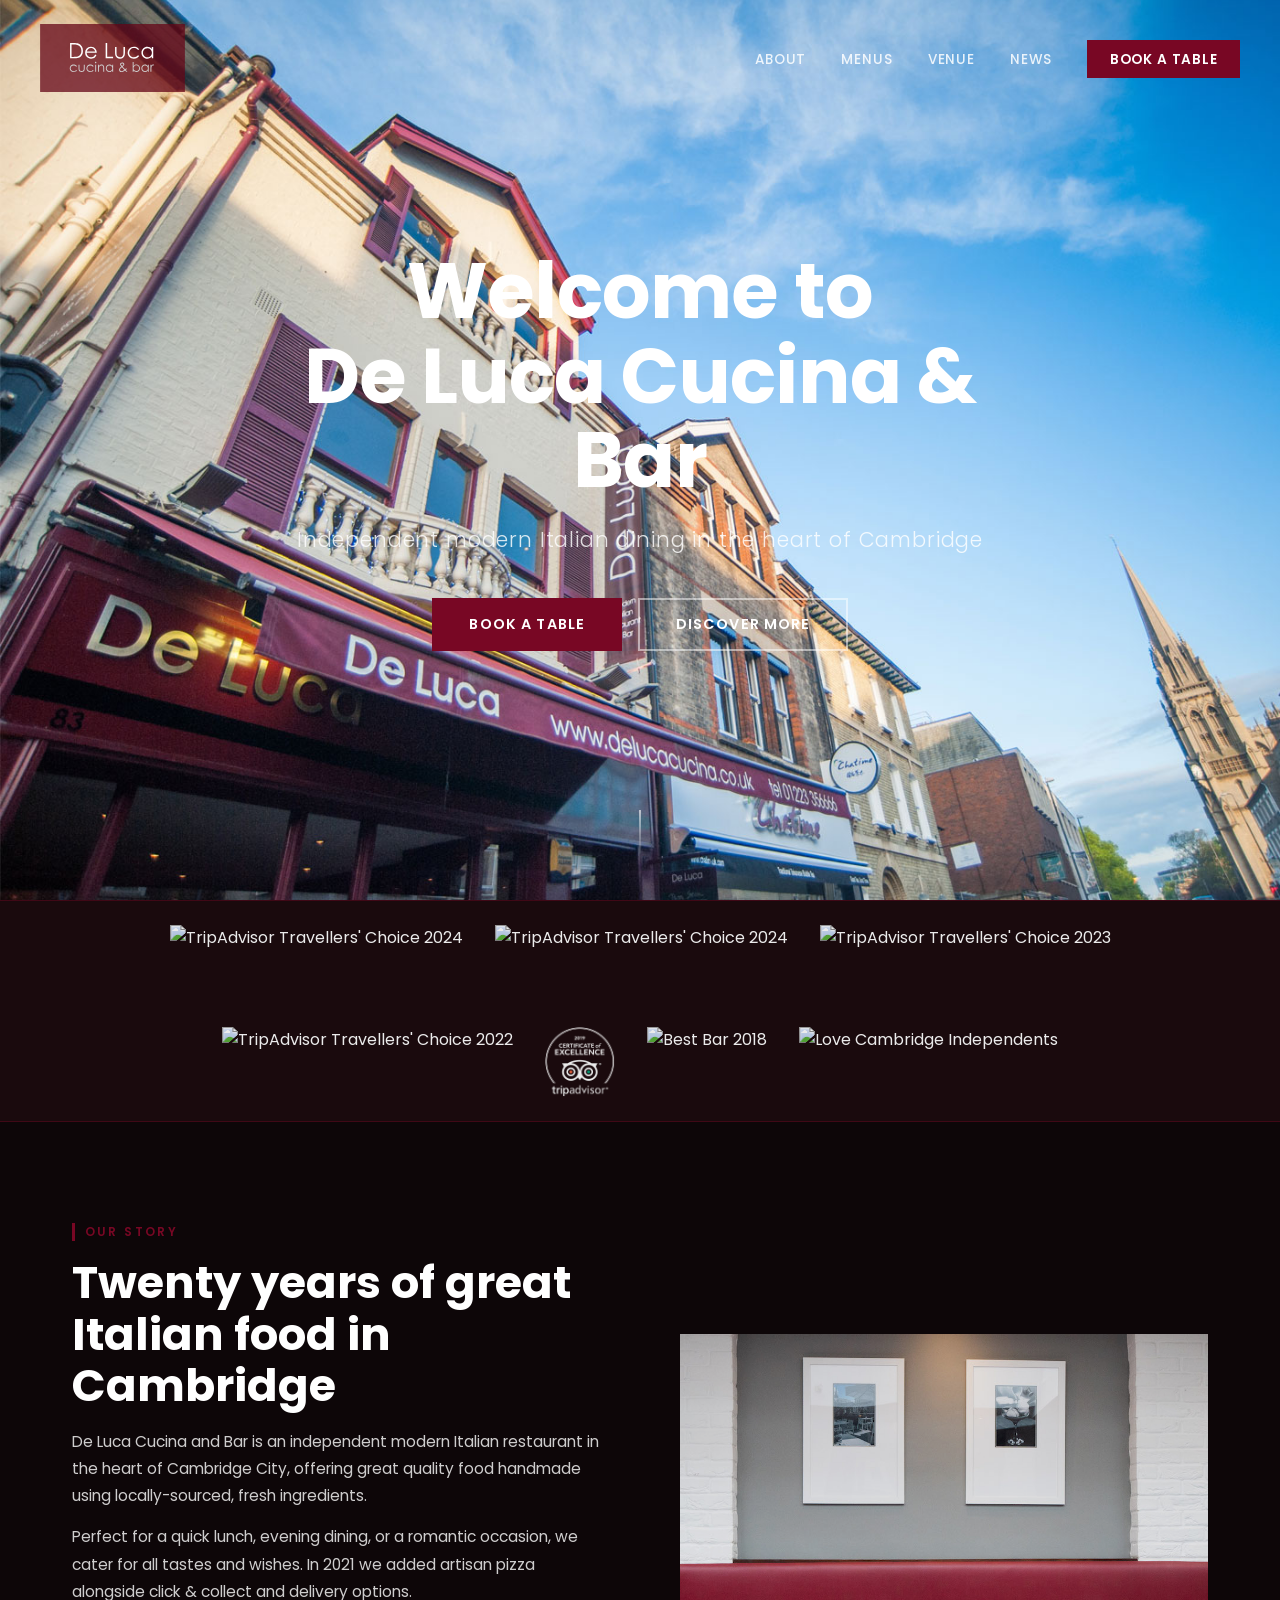
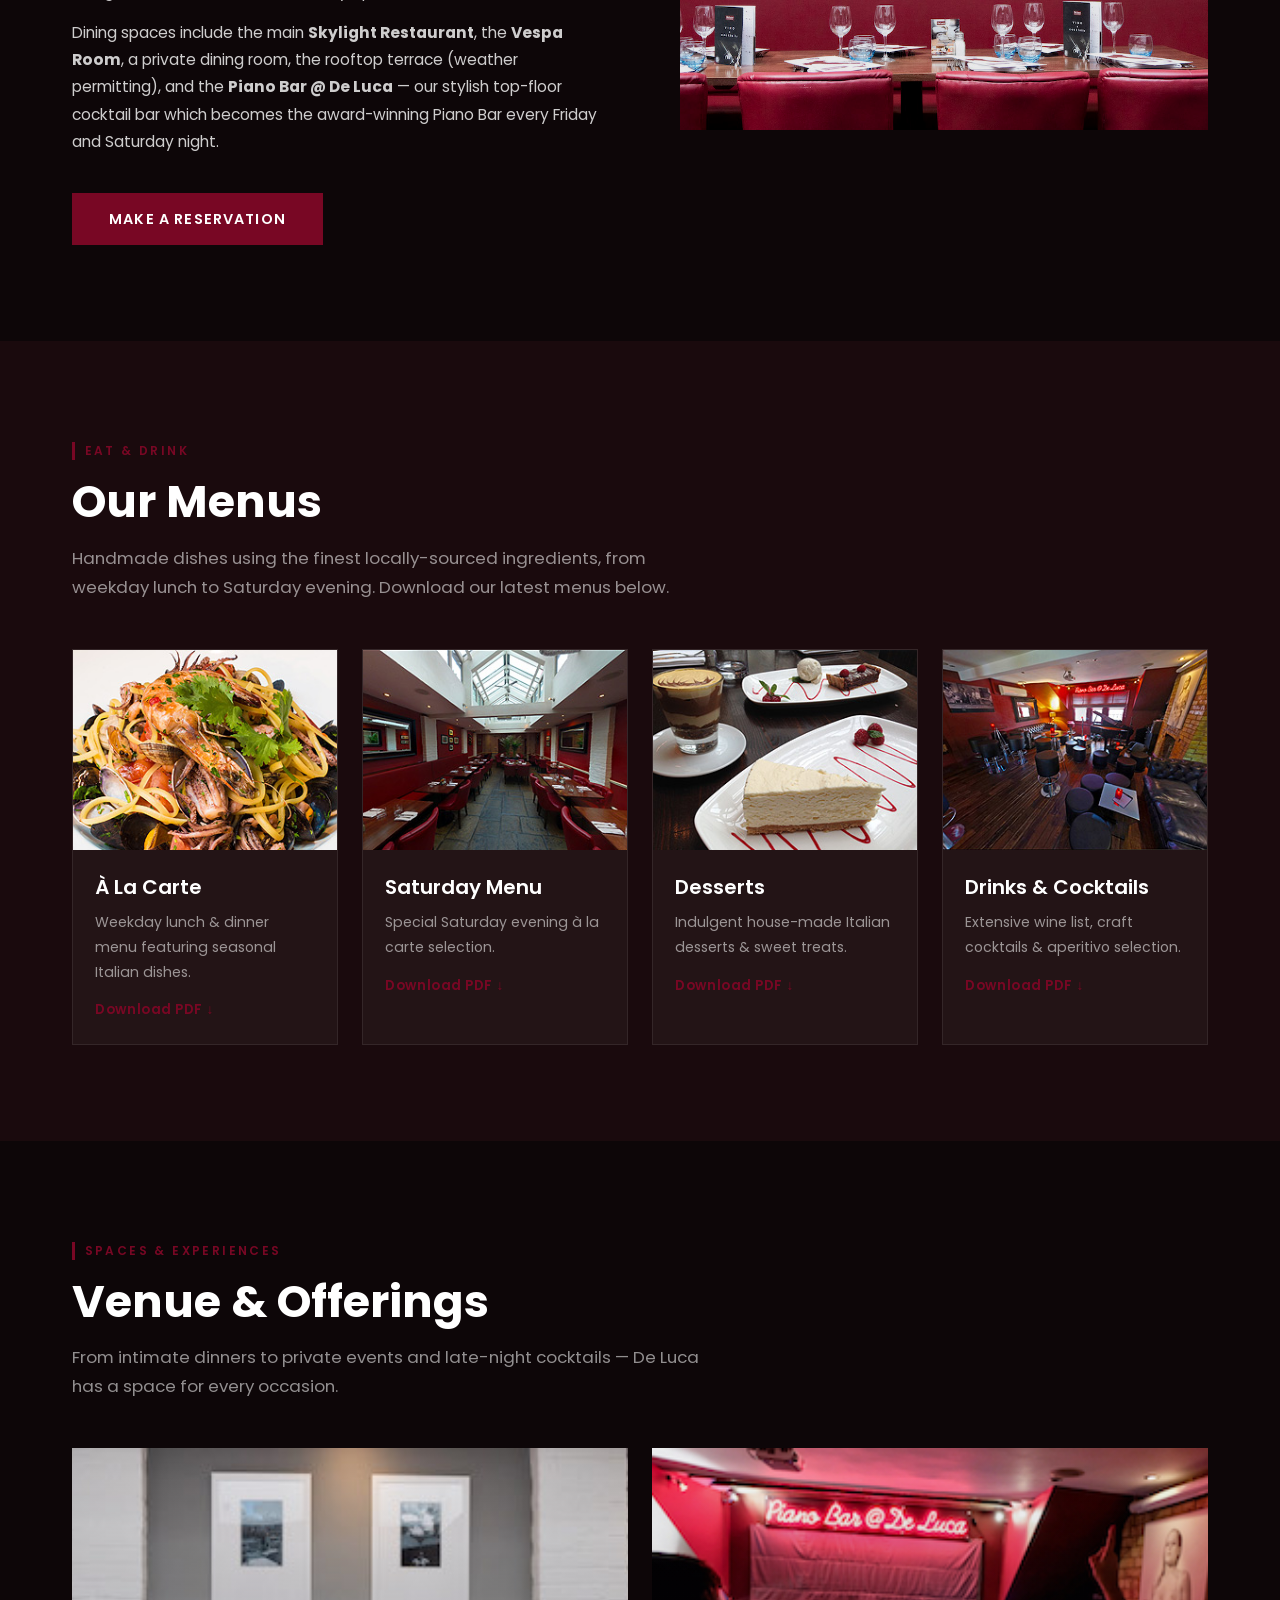
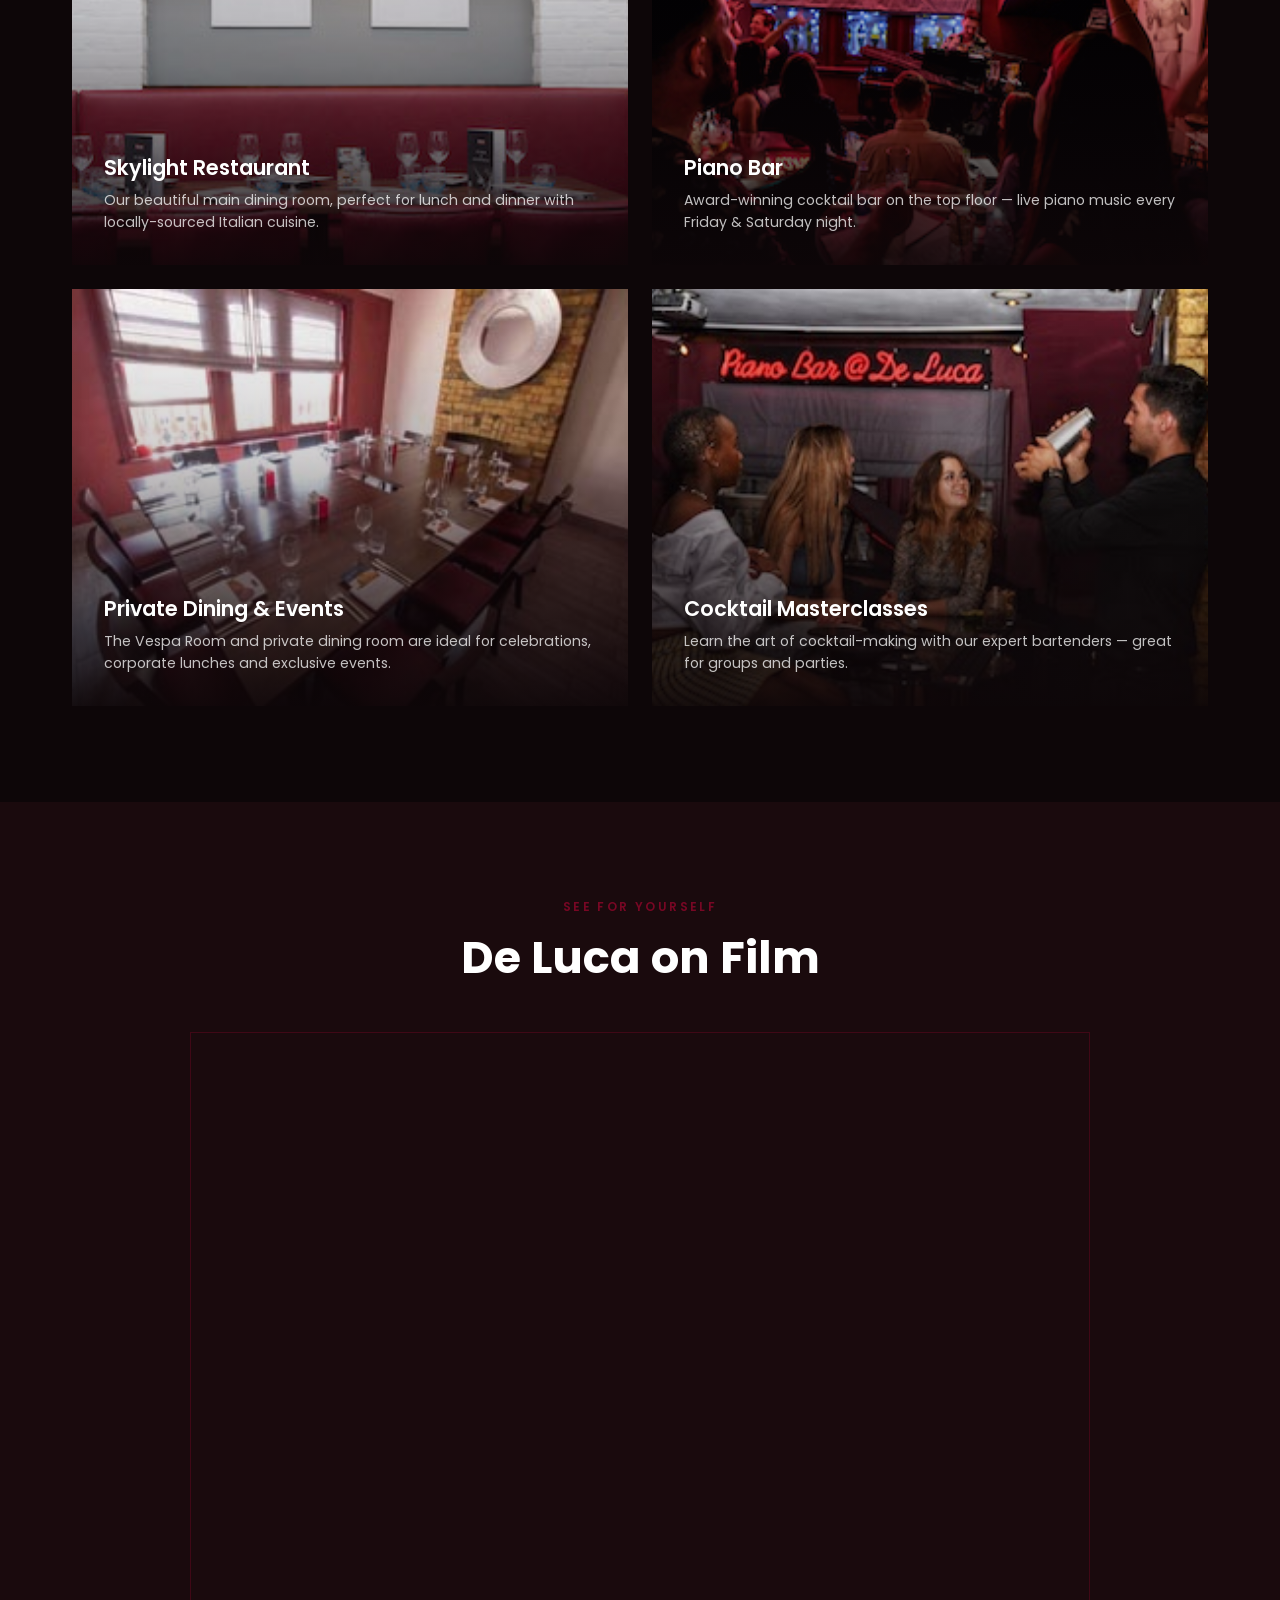
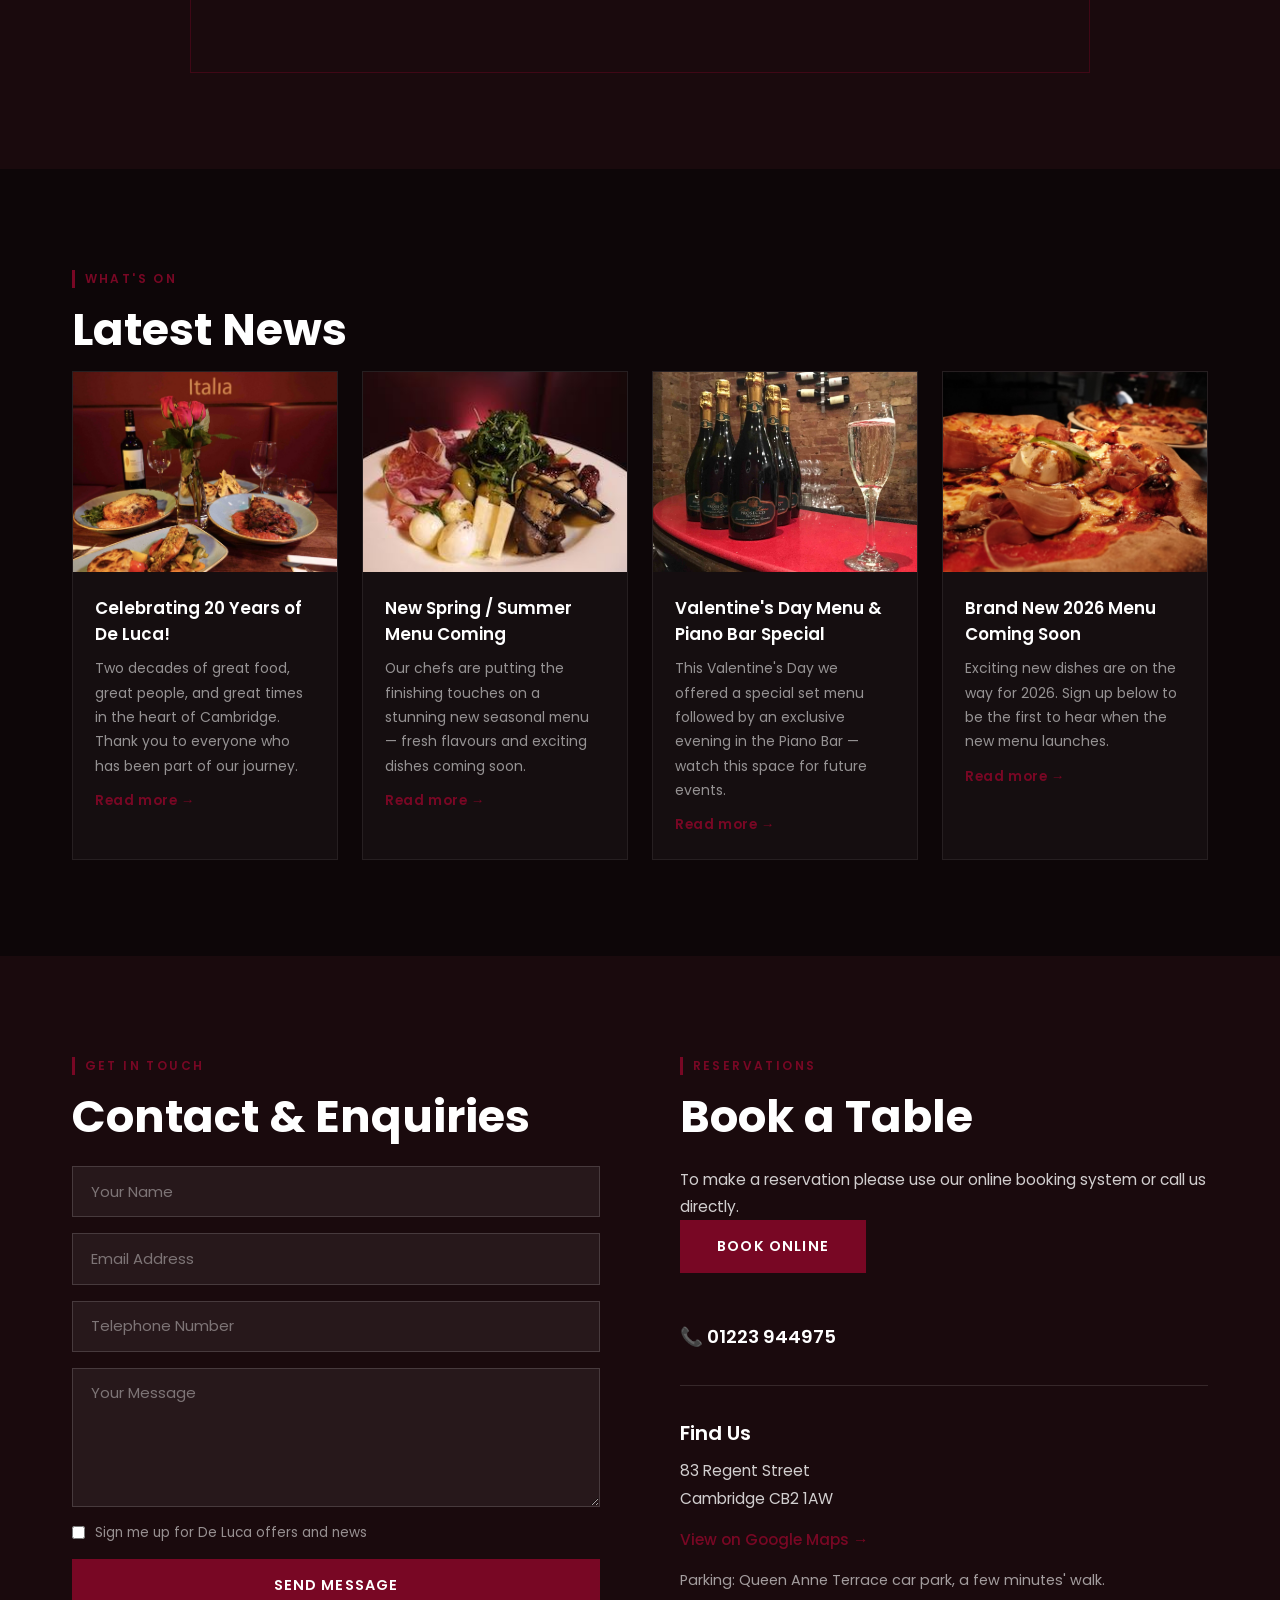
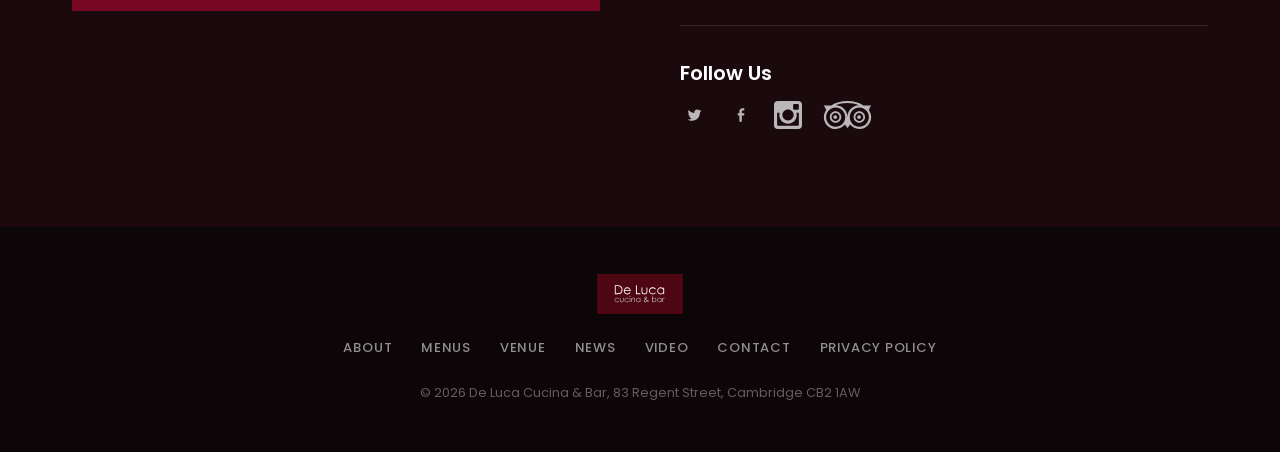
==== commit a632f7d2: "Hero: Vimeo video as full-bleed looping background Photo slideshow sits underneath as instant fallba" ====
--- a/index.html
+++ b/index.html
@@ -17,6 +17,13 @@
   <!-- HERO -->
   <section id="hero">
     <div class="hero-slideshow" id="heroSlideshow"></div>
+    <div class="hero-video-wrap" id="heroVideoWrap">
+      <iframe id="heroVideo"
+        src="https://player.vimeo.com/video/749534918?autoplay=1&loop=1&muted=1&background=1"
+        frameborder="0"
+        allow="autoplay; fullscreen"
+        allowfullscreen></iframe>
+    </div>
     <div class="hero-overlay"></div>
     <nav id="mainNav">
       <a href="#" class="logo">
--- a/assets/css/style.css
+++ b/assets/css/style.css
@@ -175,8 +175,27 @@
   inset: 0;
   background-size: cover;
   background-position: center;
-  transition: opacity 1.2s var(--ease);
+  transition: opacity 2s var(--ease);
+  z-index: 1;
+}
+.hero-video-wrap {
+  position: absolute;
+  inset: 0;
   z-index: 0;
+  overflow: hidden;
+  pointer-events: none;
+}
+.hero-video-wrap iframe {
+  position: absolute;
+  top: 50%;
+  left: 50%;
+  /* always wider than the viewport, maintaining 16:9 */
+  width: 177.78vh;
+  height: 100vh;
+  min-width: 100%;
+  min-height: 56.25vw;
+  transform: translate(-50%, -50%);
+  border: 0;
 }
 .hero-overlay {
   position: absolute;
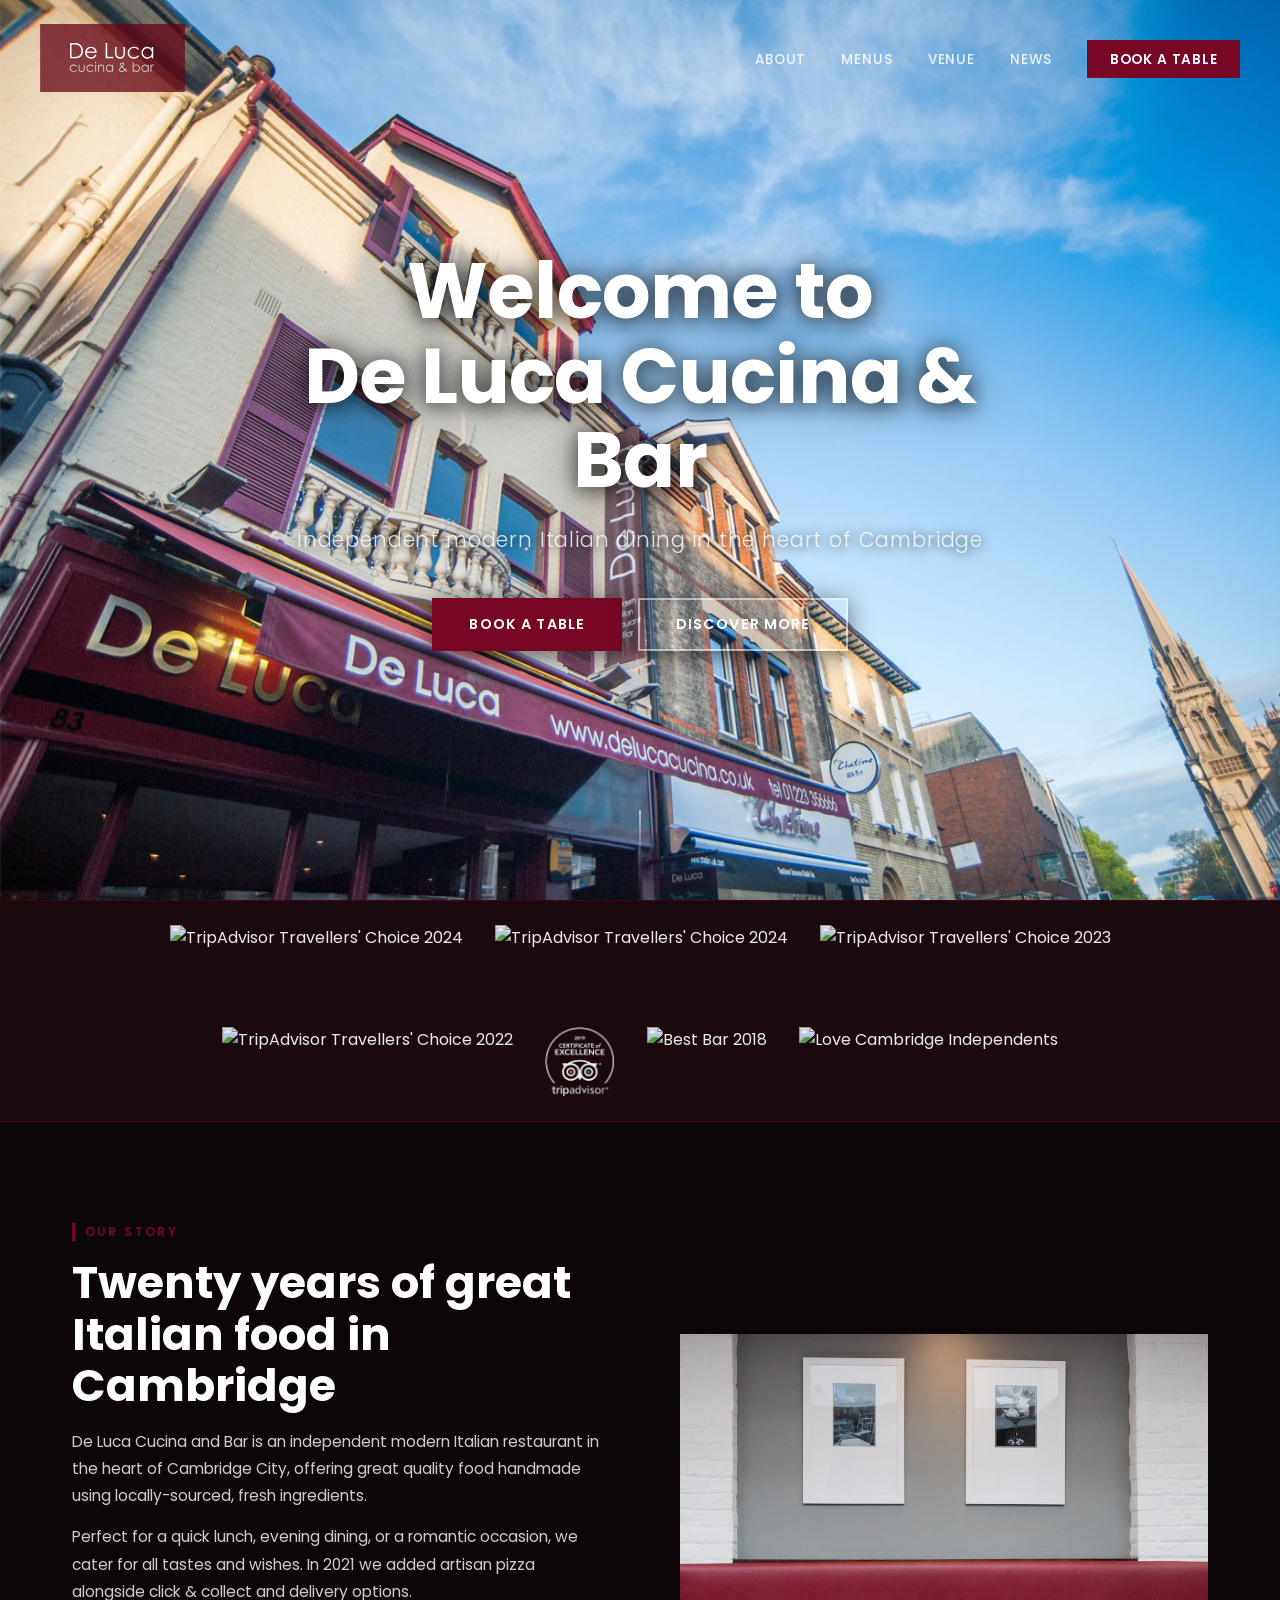
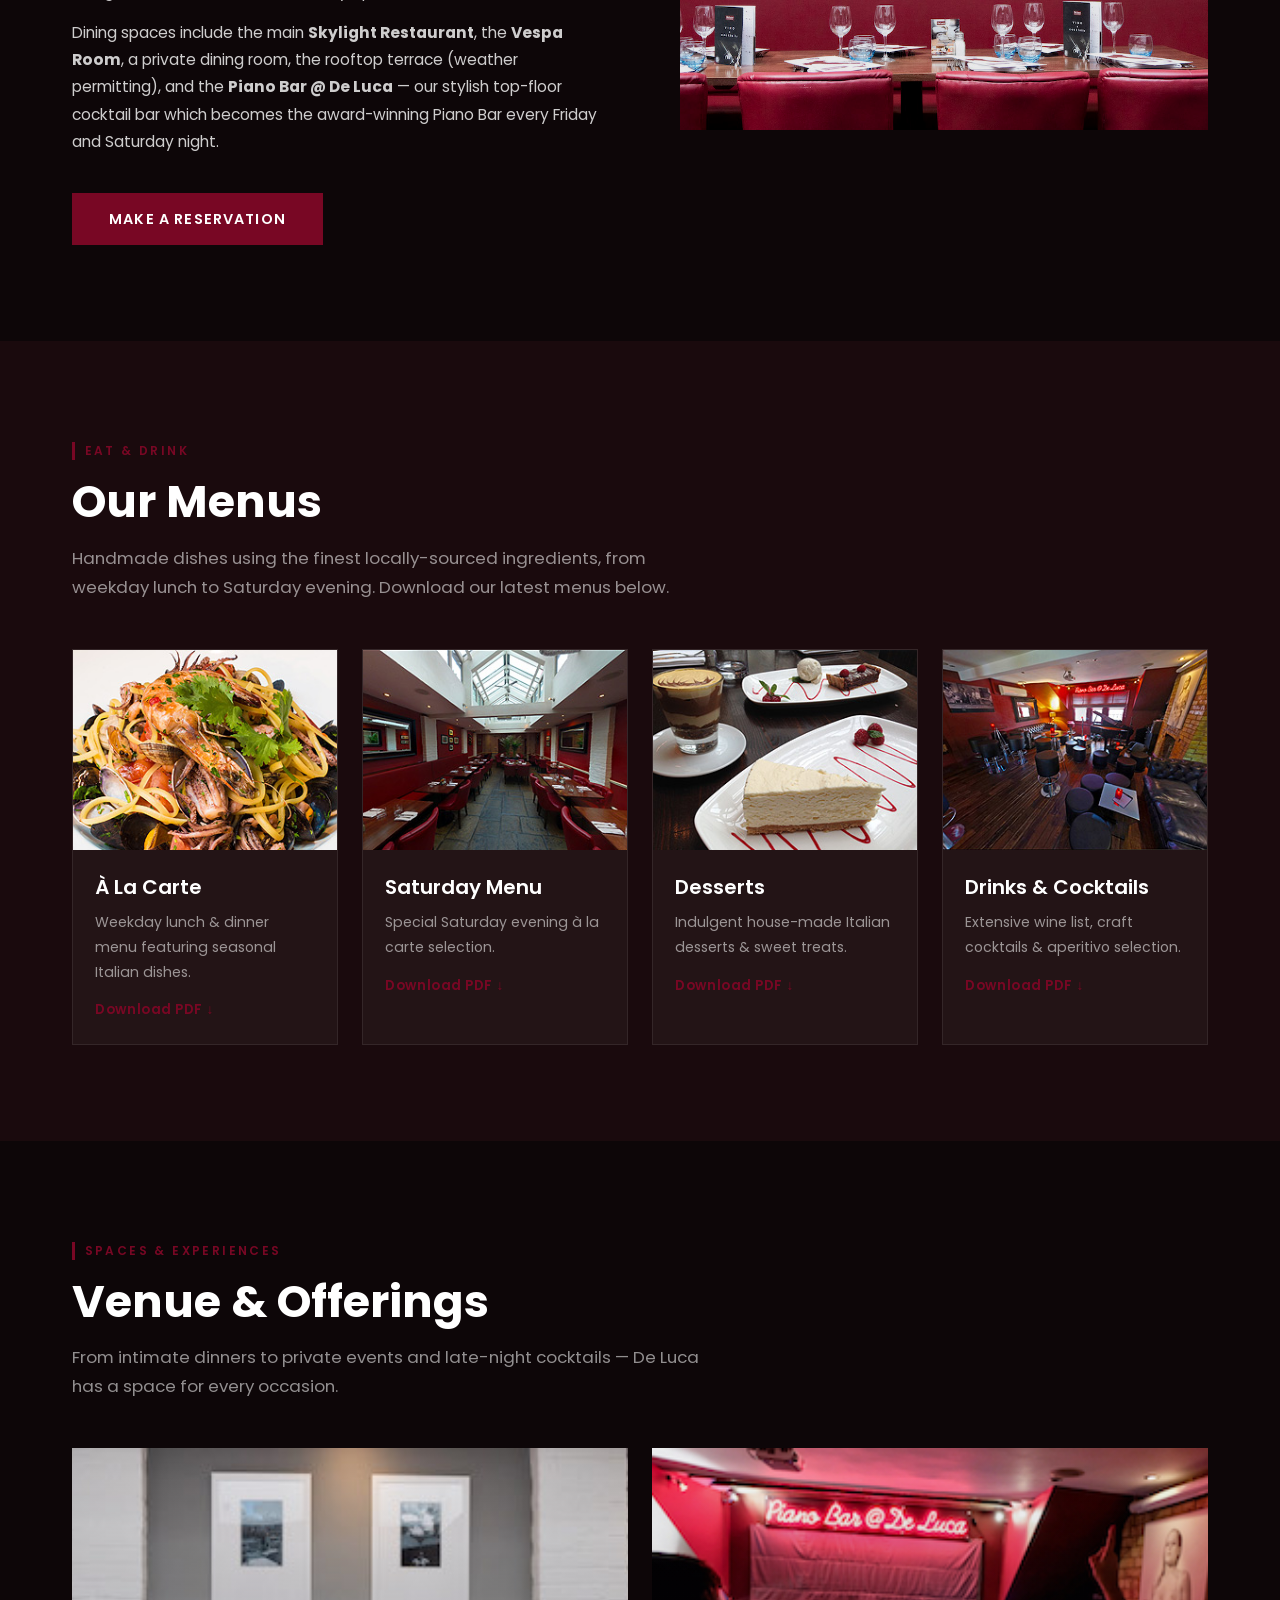
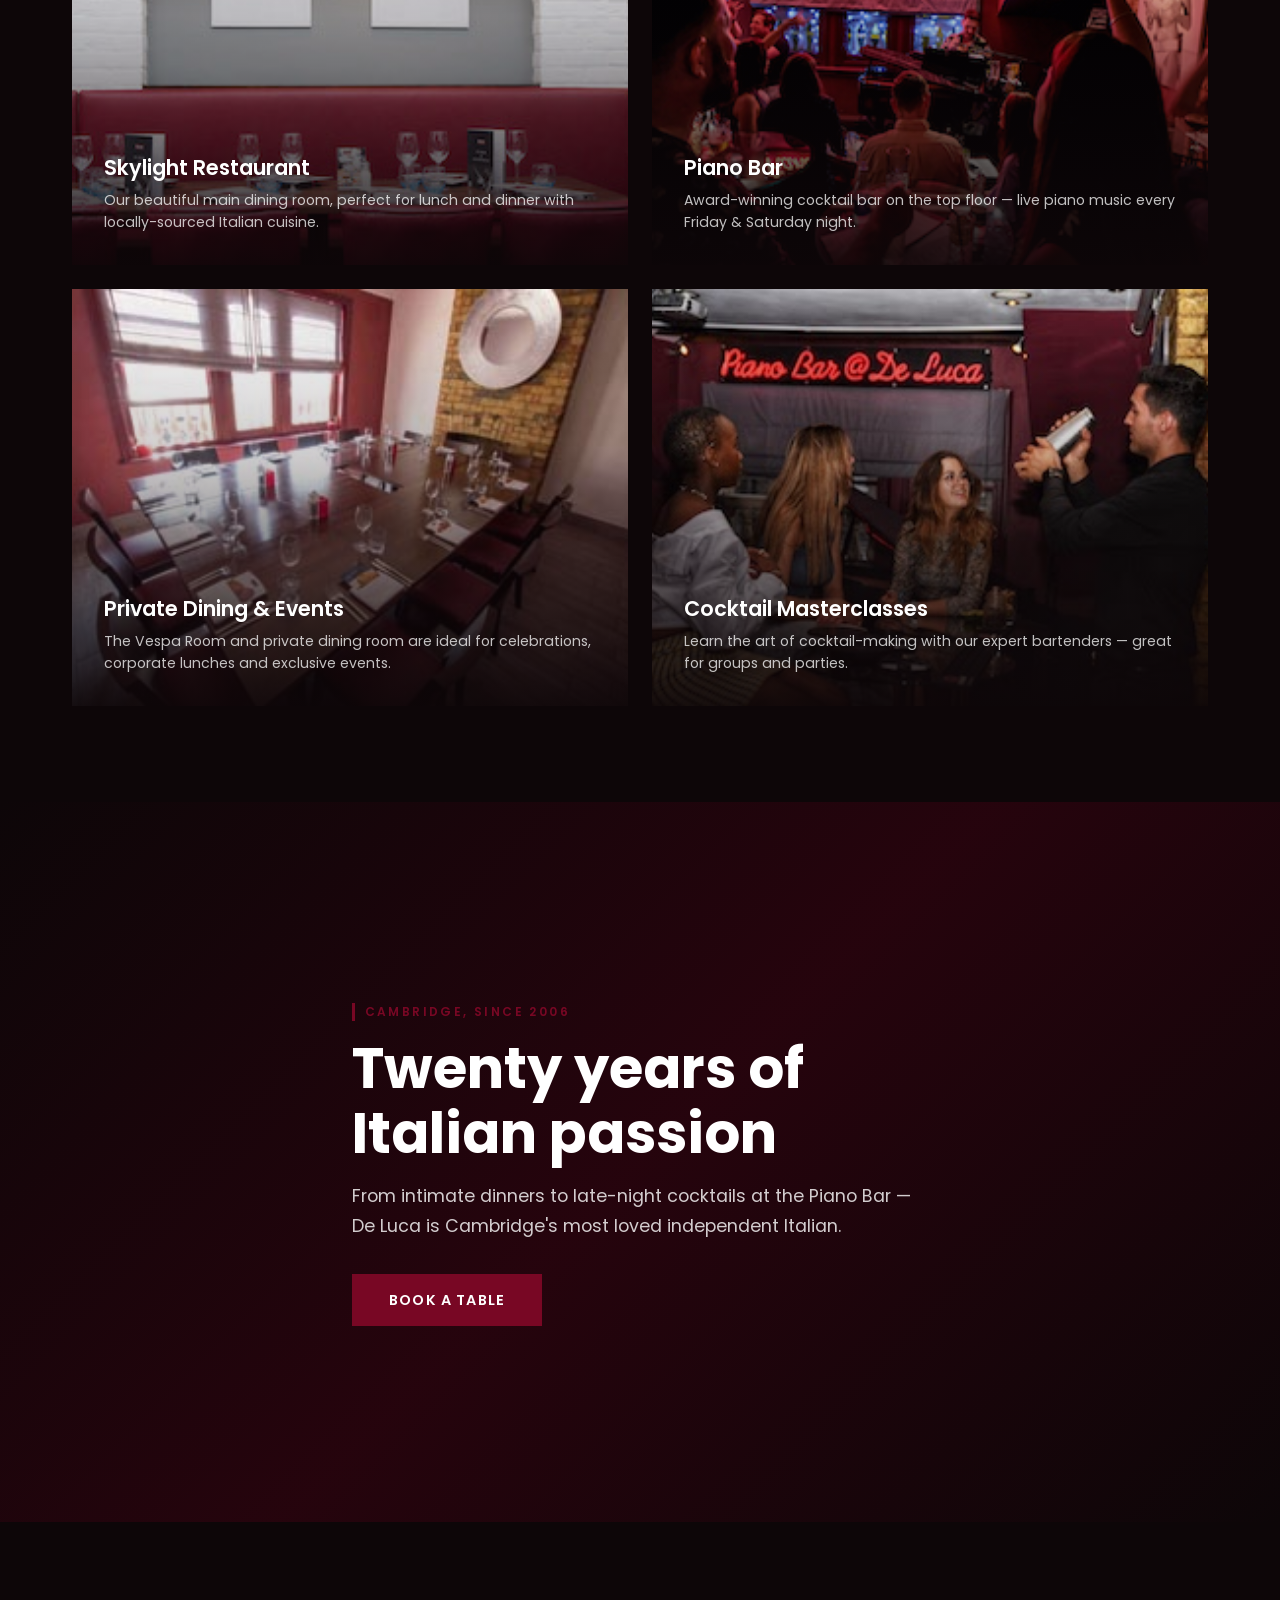
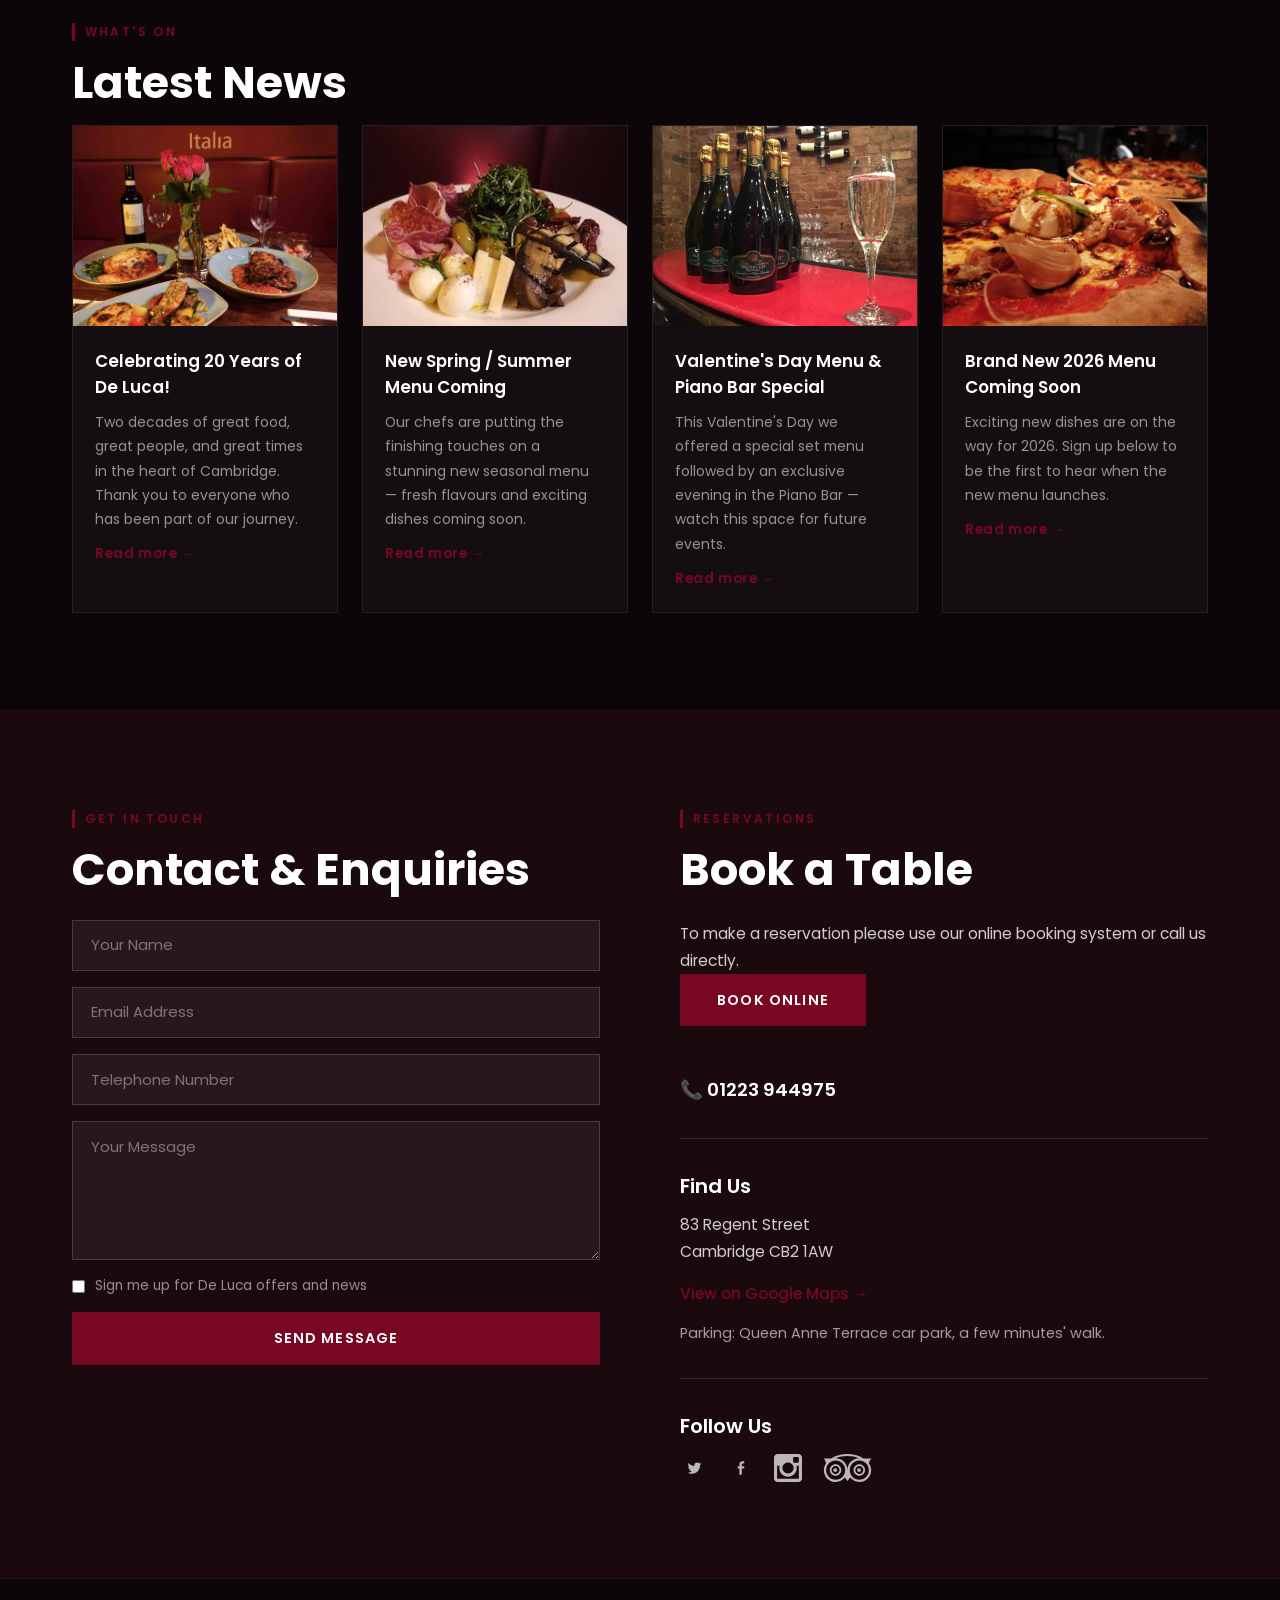
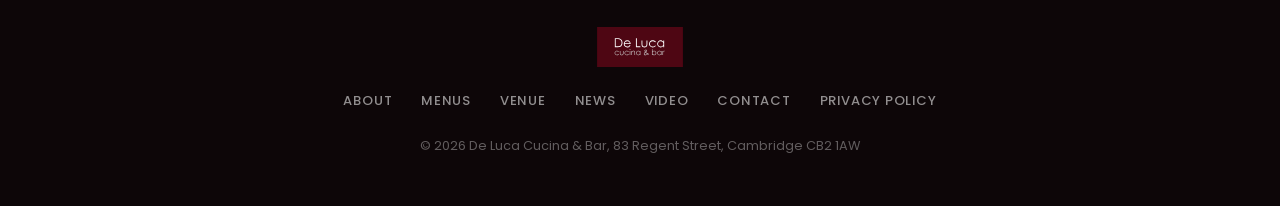
==== commit 4ca6d897: "Video bg section, hero slideshow restored, localhost setup, text shadows - Hero: photo slideshow onl" ====
--- a/index.html
+++ b/index.html
@@ -17,13 +17,6 @@
   <!-- HERO -->
   <section id="hero">
     <div class="hero-slideshow" id="heroSlideshow"></div>
-    <div class="hero-video-wrap" id="heroVideoWrap">
-      <iframe id="heroVideo"
-        src="https://player.vimeo.com/video/749534918?autoplay=1&loop=1&muted=1&background=1"
-        frameborder="0"
-        allow="autoplay; fullscreen"
-        allowfullscreen></iframe>
-    </div>
     <div class="hero-overlay"></div>
     <nav id="mainNav">
       <a href="#" class="logo">
@@ -168,19 +161,21 @@
     </div>
   </section>
 
-  <!-- VIDEO -->
-  <section id="video" class="dark-section video-section">
-    <div class="container">
-      <span class="label">See For Yourself</span>
-      <h2>De Luca on Film</h2>
-      <div class="video-wrap">
-        <iframe src="https://player.vimeo.com/video/749534918?color=780724&title=0&byline=0&portrait=0"
-          frameborder="0"
-          allow="autoplay; fullscreen; picture-in-picture"
-          allowfullscreen
-          loading="lazy"
-          title="De Luca Cucina & Bar"></iframe>
-      </div>
+  <!-- VIDEO BACKGROUND SECTION -->
+  <section id="video" class="video-bg-section">
+    <div class="video-bg-wrap">
+      <iframe
+        src="https://player.vimeo.com/video/749534918?autoplay=1&loop=1&muted=1&background=1"
+        frameborder="0"
+        allow="autoplay; fullscreen"
+        allowfullscreen></iframe>
+    </div>
+    <div class="video-bg-overlay"></div>
+    <div class="video-bg-content container">
+      <span class="label">Cambridge, Since 2006</span>
+      <h2>Twenty years of Italian passion</h2>
+      <p>From intimate dinners to late-night cocktails at the Piano Bar — De Luca is Cambridge's most loved independent Italian.</p>
+      <a href="#contact" class="btn-primary">Book a Table</a>
     </div>
   </section>
 
--- a/assets/css/style.css
+++ b/assets/css/style.css
@@ -221,6 +221,7 @@
   line-height: 1.1;
   margin-bottom: 1.2rem;
   letter-spacing: -0.01em;
+  text-shadow: 0 2px 20px rgba(0,0,0,0.7), 0 4px 40px rgba(0,0,0,0.5);
 }
 .hero-content p {
   font-size: clamp(1rem, 2vw, 1.3rem);
@@ -228,8 +229,13 @@
   color: rgba(255,255,255,0.82);
   margin-bottom: 2.5rem;
   letter-spacing: 0.04em;
+  text-shadow: 0 1px 12px rgba(0,0,0,0.8);
 }
 .hero-cta { display: flex; gap: 1rem; justify-content: center; flex-wrap: wrap; }
+.hero-cta .btn-primary,
+.hero-cta .btn-ghost {
+  box-shadow: 0 4px 24px rgba(0,0,0,0.55);
+}
 .scroll-hint {
   position: absolute;
   bottom: 2.5rem;
@@ -366,23 +372,55 @@
 .venue-body h3 { font-size: 1.3rem; margin-bottom: 0.4rem; }
 .venue-body p { font-size: 0.88rem; color: rgba(255,255,255,0.75); line-height: 1.55; }
 
-/* ─── Video ─────────────────────────────────────────────────── */
-.video-section { text-align: center; }
-.video-section h2 { margin-bottom: 0.5rem; }
-.video-section .label { display: block; text-align: center; border-left: none; padding-left: 0; }
-.video-wrap {
+/* ─── Video background section ──────────────────────────────── */
+.video-bg-section {
   position: relative;
-  padding-bottom: 56.25%;
-  height: 0;
-  overflow: hidden;
-  max-width: 900px;
-  margin: 3rem auto 0;
-  border: 1px solid rgba(120,7,36,0.4);
-}
-.video-wrap iframe {
-  position: absolute;
-  top: 0; left: 0;
-  width: 100%; height: 100%;
+  height: 80vh;
+  min-height: 500px;
+  display: flex;
+  align-items: center;
+  overflow: hidden;
+}
+.video-bg-wrap {
+  position: absolute;
+  inset: 0;
+  pointer-events: none;
+  overflow: hidden;
+}
+.video-bg-wrap iframe {
+  position: absolute;
+  top: 50%; left: 50%;
+  width: 177.78vh;
+  height: 100vh;
+  min-width: 100%;
+  min-height: 56.25vw;
+  transform: translate(-50%, -50%);
+  border: 0;
+}
+.video-bg-overlay {
+  position: absolute;
+  inset: 0;
+  background: linear-gradient(
+    135deg,
+    rgba(13,6,8,0.78) 0%,
+    rgba(58,2,17,0.55) 50%,
+    rgba(13,6,8,0.78) 100%
+  );
+}
+.video-bg-content {
+  position: relative;
+  z-index: 1;
+  max-width: 640px;
+}
+.video-bg-content h2 {
+  font-size: clamp(2rem, 4.5vw, 3.5rem);
+  margin-bottom: 1rem;
+}
+.video-bg-content p {
+  font-size: 1.1rem;
+  color: rgba(255,255,255,0.8);
+  line-height: 1.7;
+  margin-bottom: 2rem;
 }
 
 /* ─── News ──────────────────────────────────────────────────── */
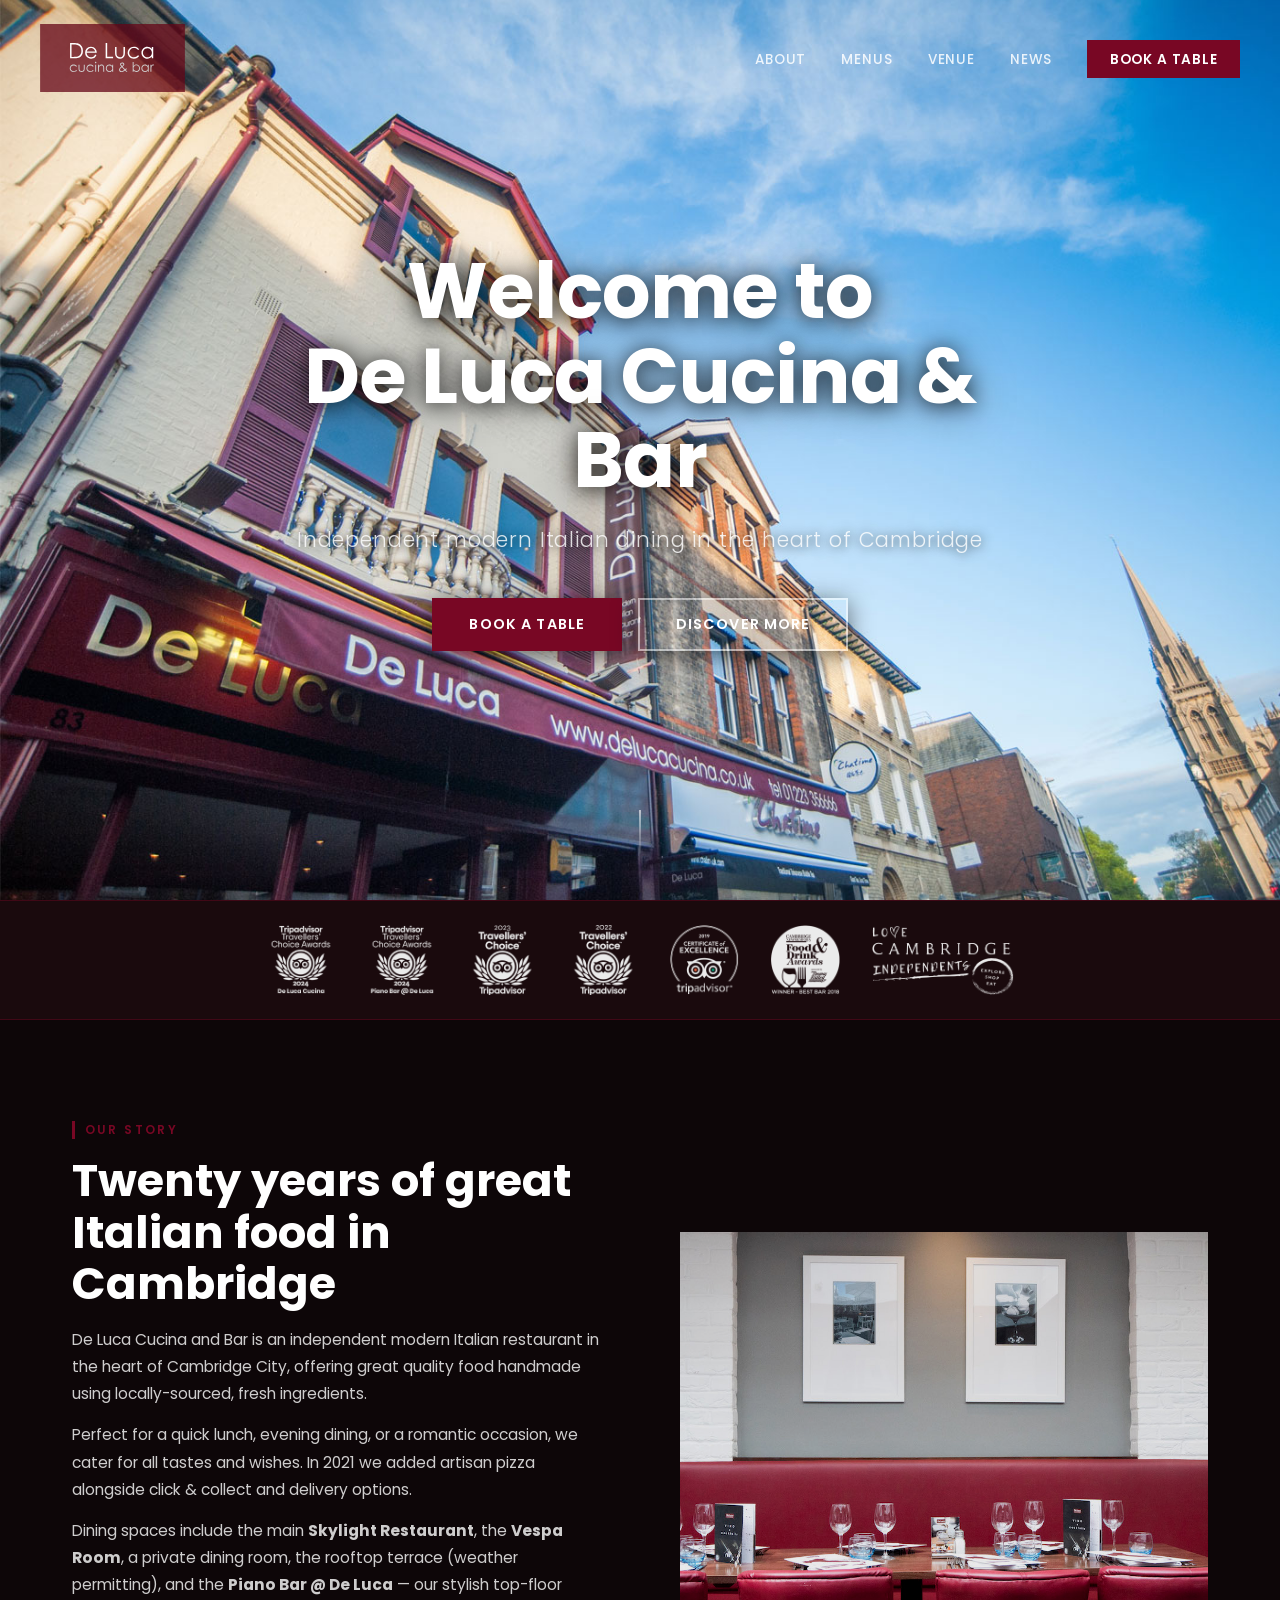
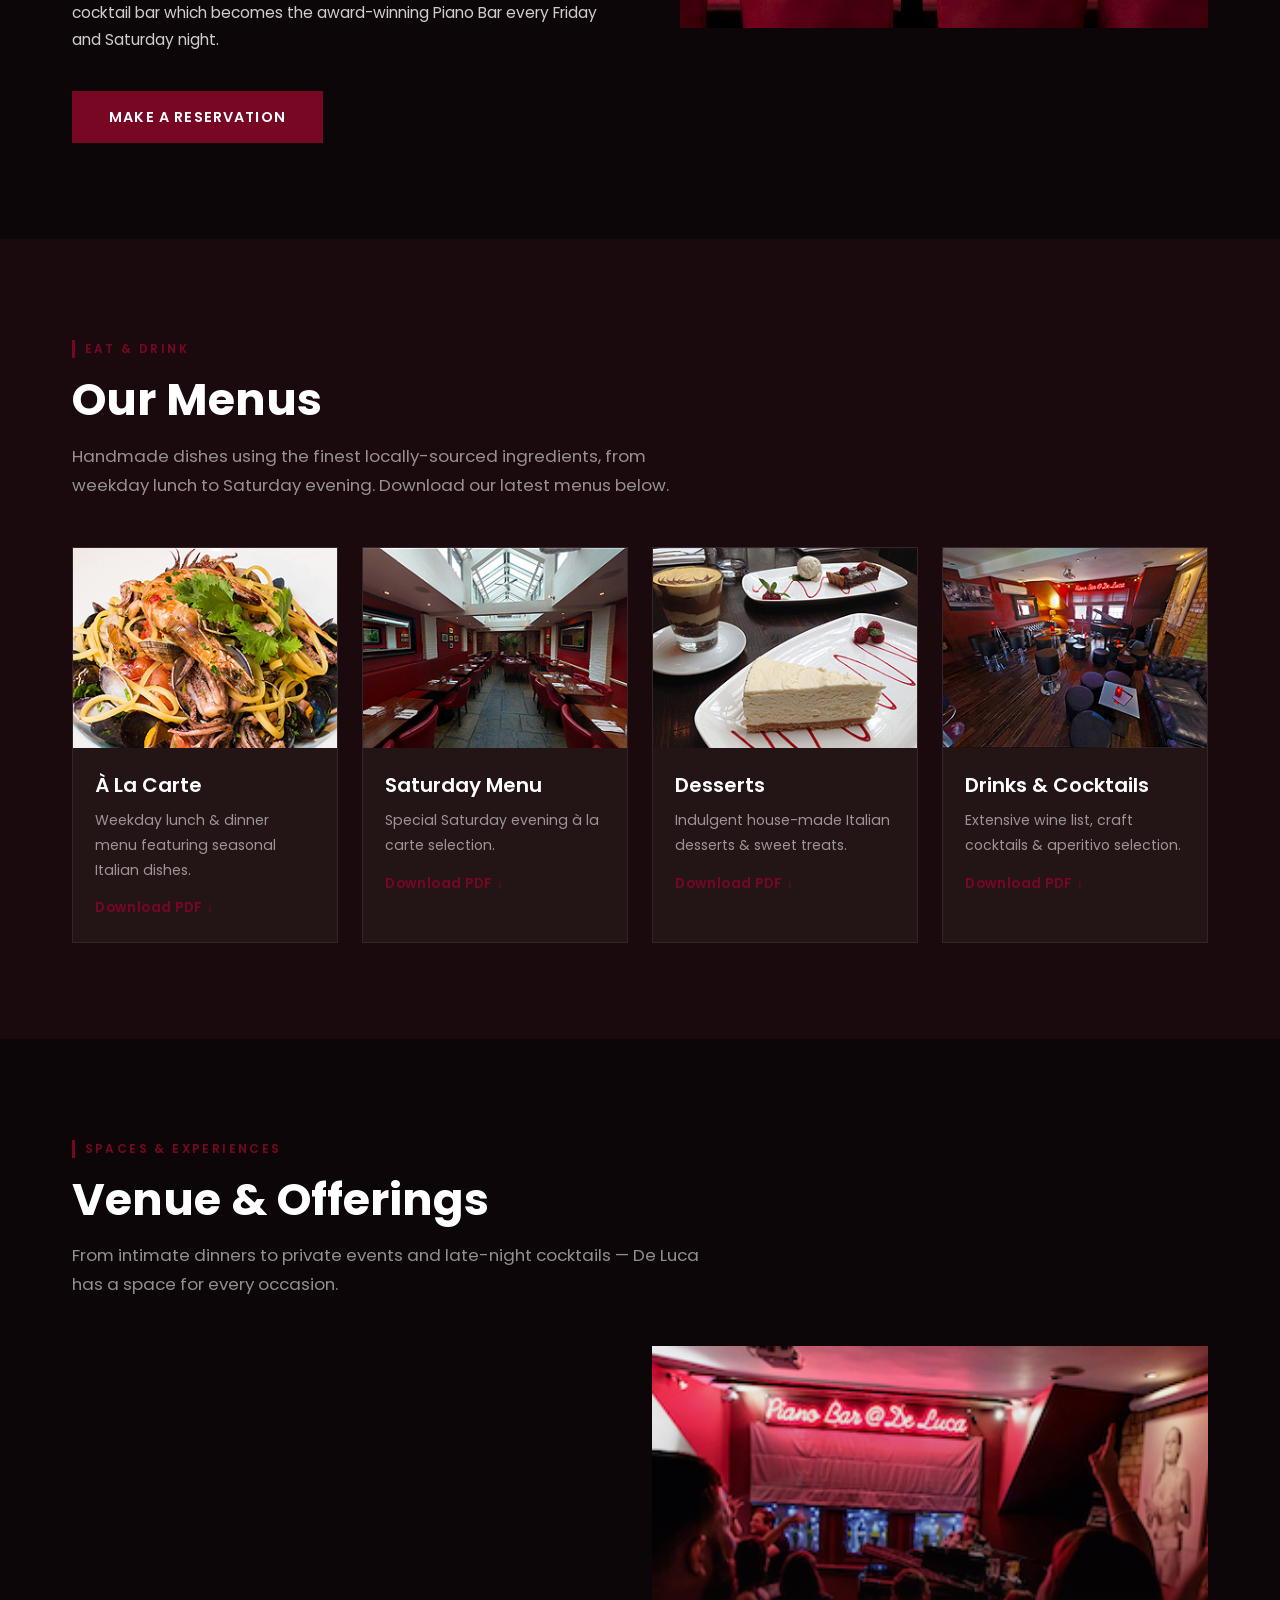
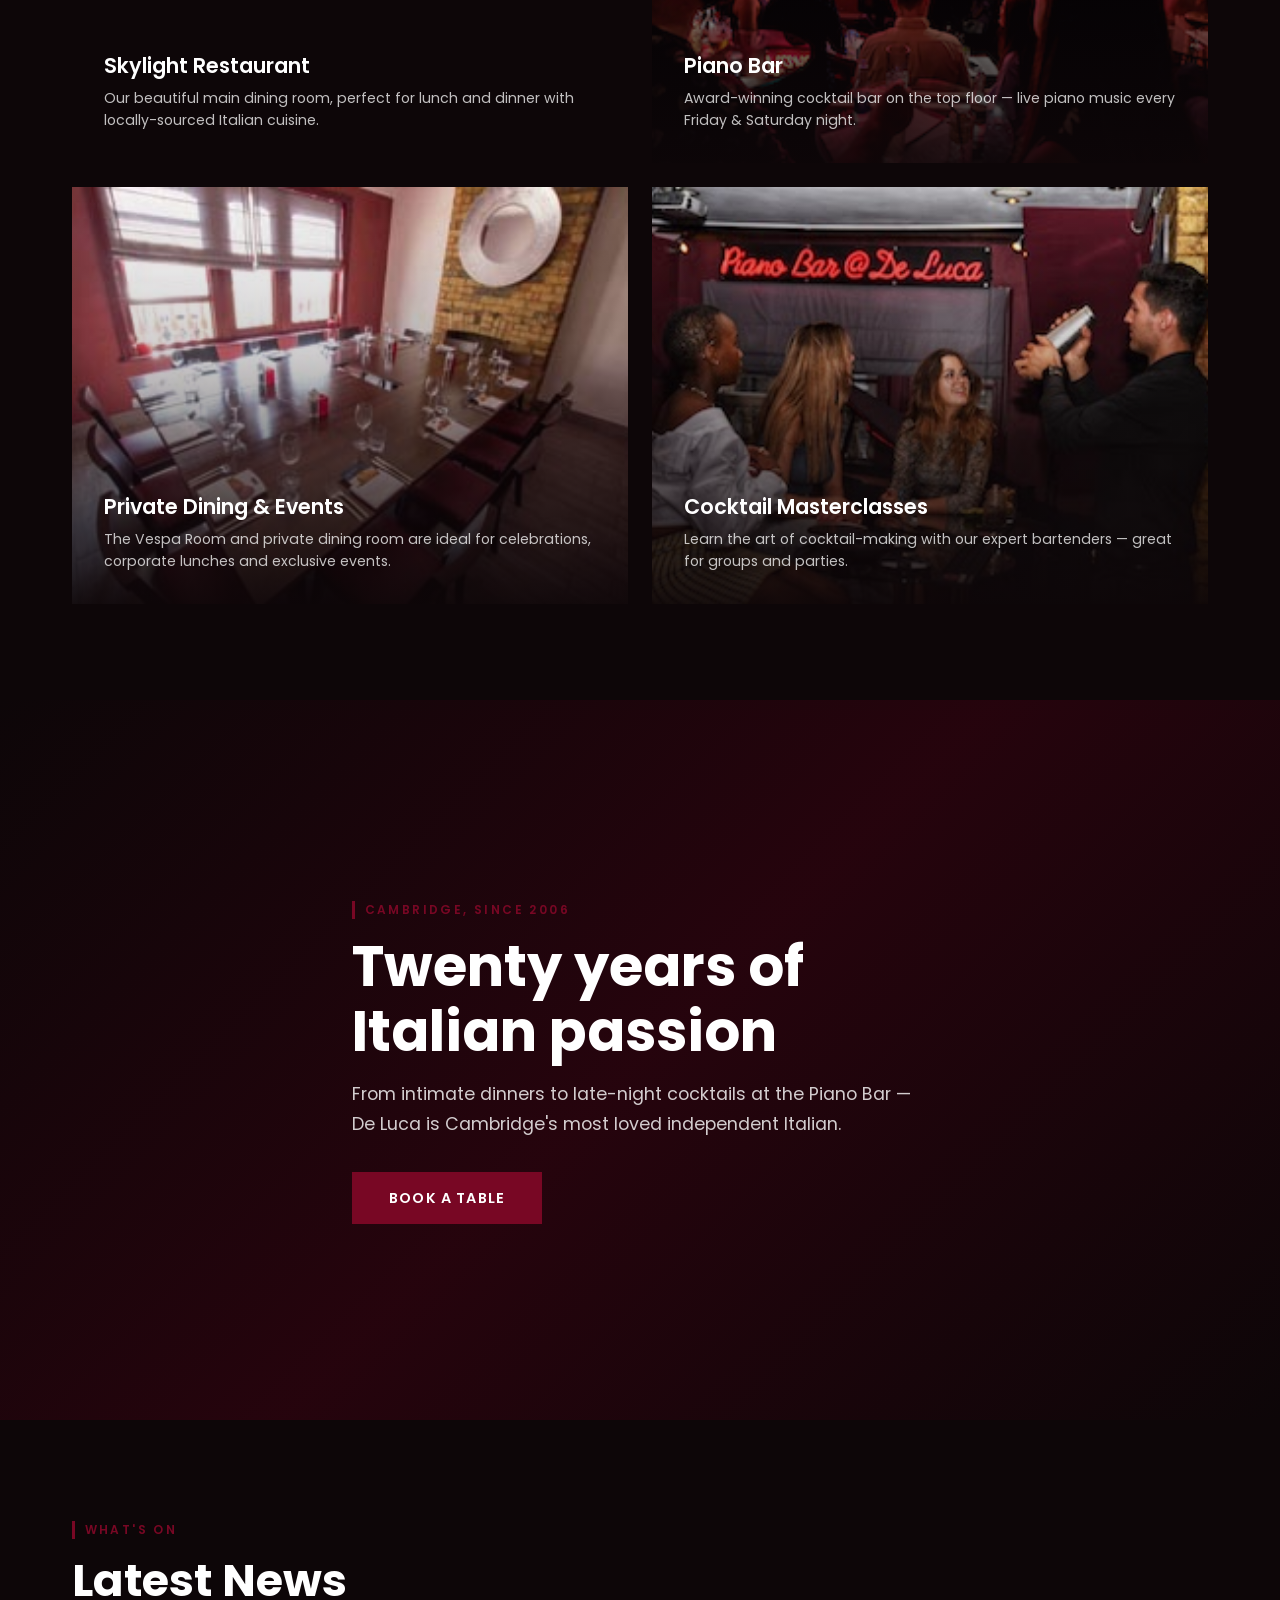
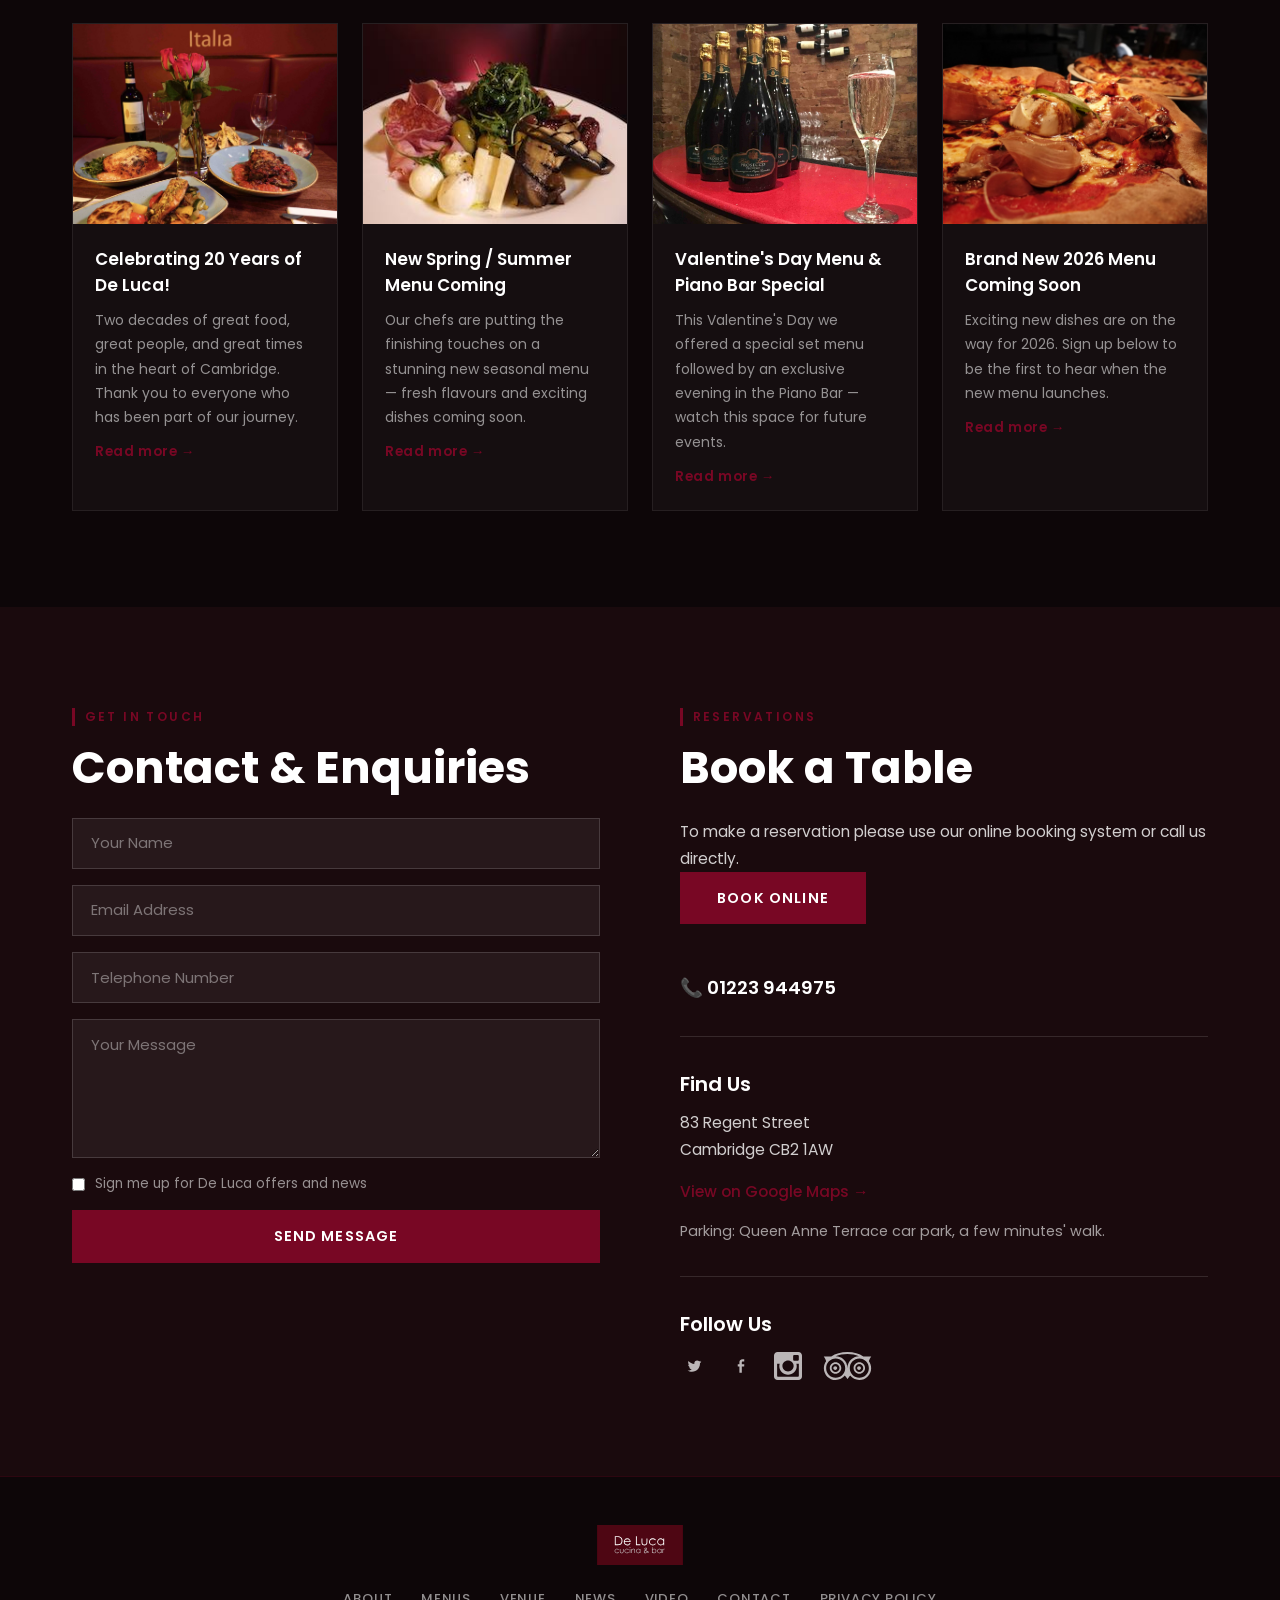
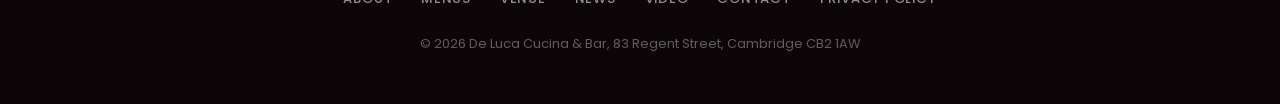
==== commit 5c320e87: "Fix award badge paths, zoom video out - Awards bar: correct image paths to assets/img/home/ subfolde" ====
--- a/index.html
+++ b/index.html
@@ -50,13 +50,13 @@
   <!-- AWARDS BAR -->
   <div class="awards-bar">
     <div class="awards-inner">
-      <img src="assets/img/tripadvisor2024-1.png" alt="TripAdvisor Travellers' Choice 2024">
-      <img src="assets/img/tripadvisor2024-2.png" alt="TripAdvisor Travellers' Choice 2024">
-      <img src="assets/img/tripadvisor2023.png" alt="TripAdvisor Travellers' Choice 2023">
-      <img src="assets/img/tripadvisor2022.png" alt="TripAdvisor Travellers' Choice 2022">
-      <img src="assets/img/tripadvisor2019.png" alt="TripAdvisor 2019 — Piano Bar Excellent">
-      <img src="assets/img/best-bar.png" alt="Best Bar 2018">
-      <img src="assets/img/lovecam.png" alt="Love Cambridge Independents">
+      <img src="assets/img/home/tripadvisor2024-1.png" alt="TripAdvisor Travellers' Choice 2024">
+      <img src="assets/img/home/tripadvisor2024-2.png" alt="TripAdvisor Travellers' Choice 2024">
+      <img src="assets/img/home/tripadvisor2023.png" alt="TripAdvisor Travellers' Choice 2023">
+      <img src="assets/img/home/tripadvisor2022.png" alt="TripAdvisor Travellers' Choice 2022">
+      <img src="assets/img/home/tripadvisor2019.png" alt="TripAdvisor 2019 — Piano Bar Excellent">
+      <img src="assets/img/home/best-bar.png" alt="Best Bar 2018">
+      <img src="assets/img/home/lovecam.png" alt="Love Cambridge Independents">
     </div>
   </div>
 
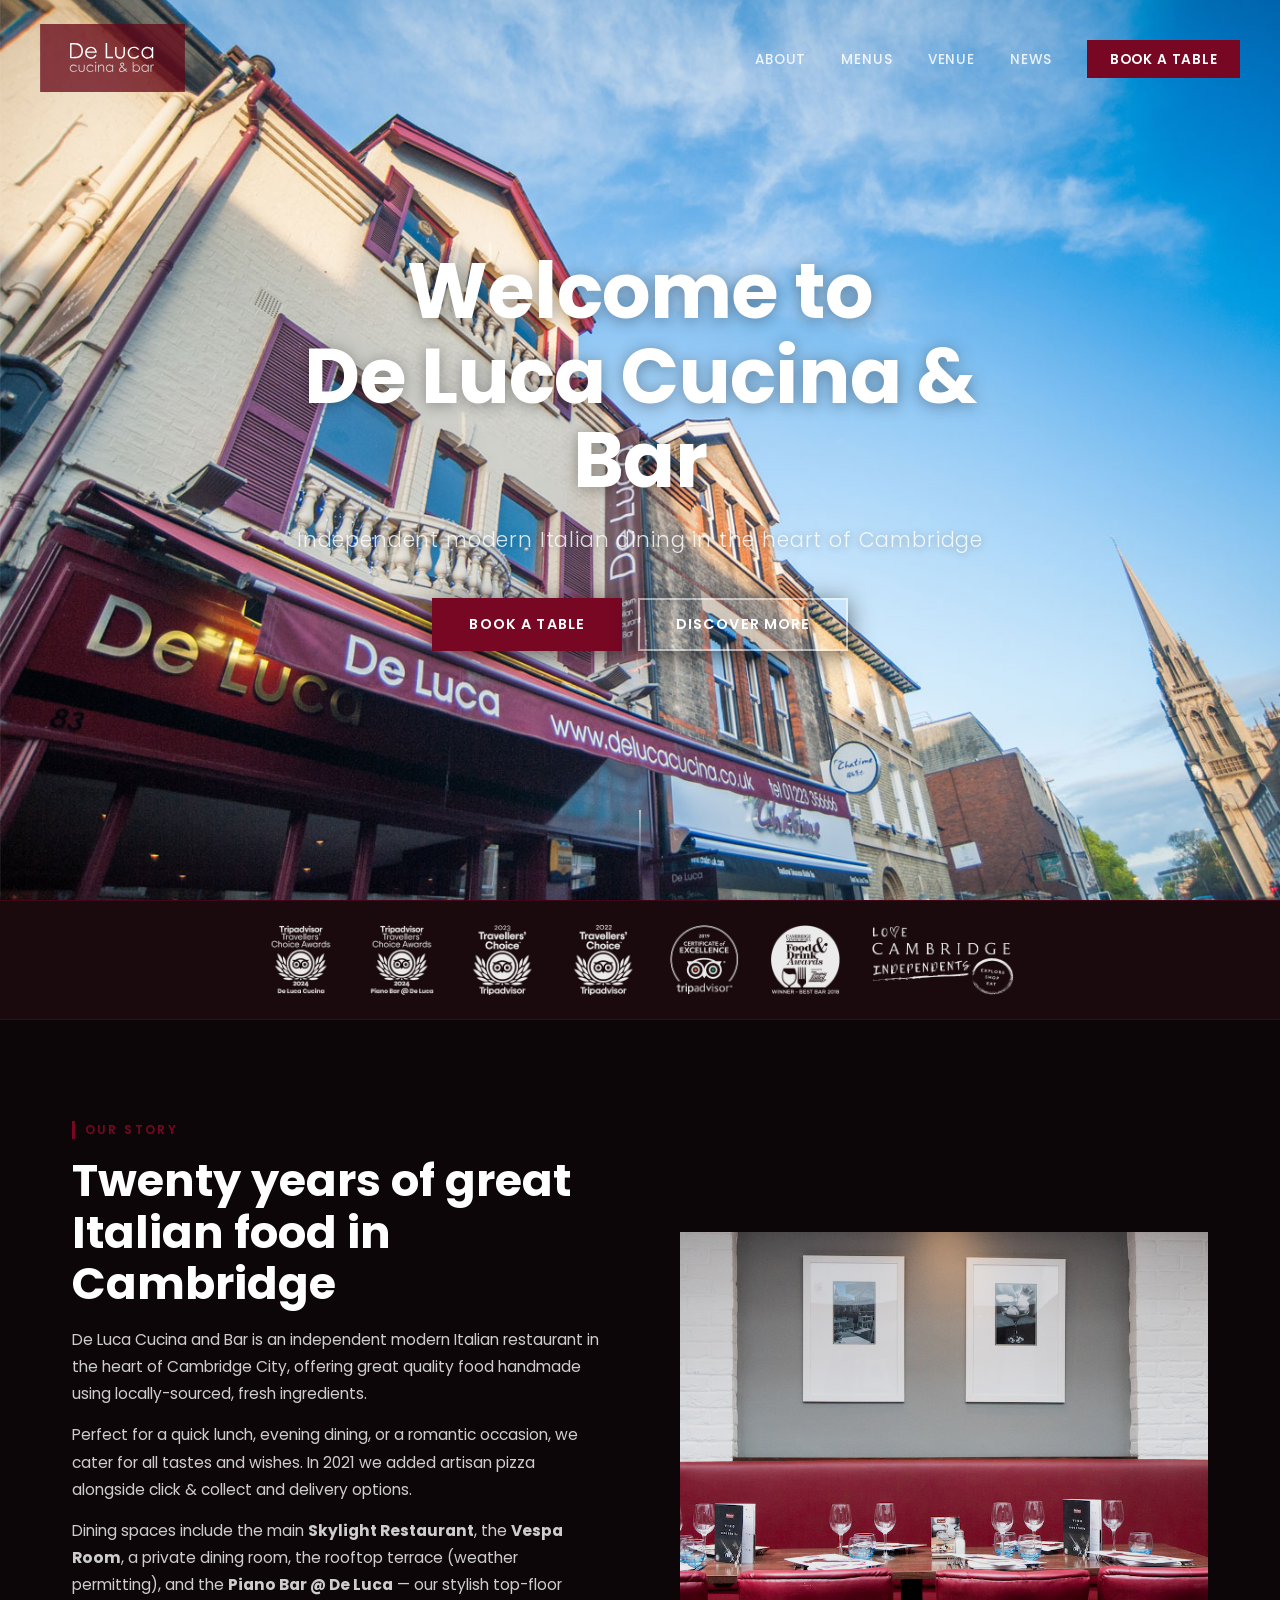
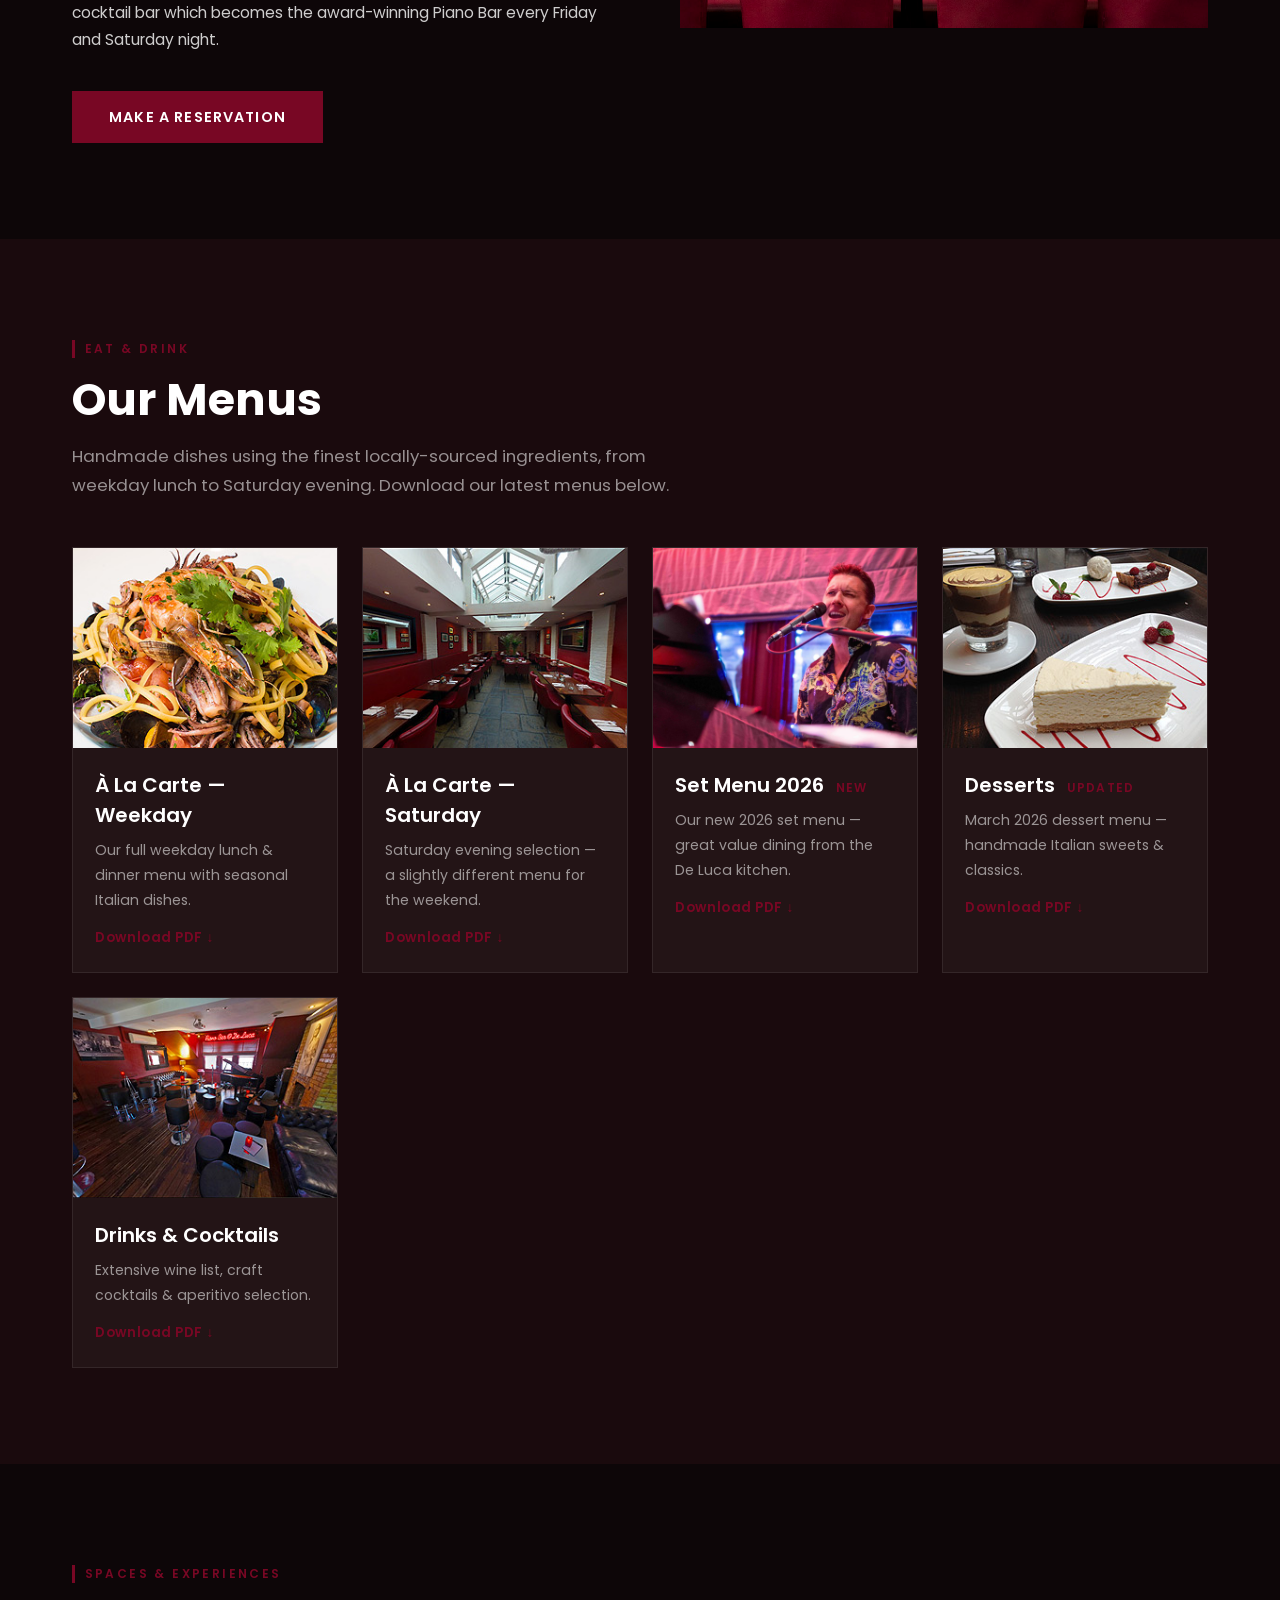
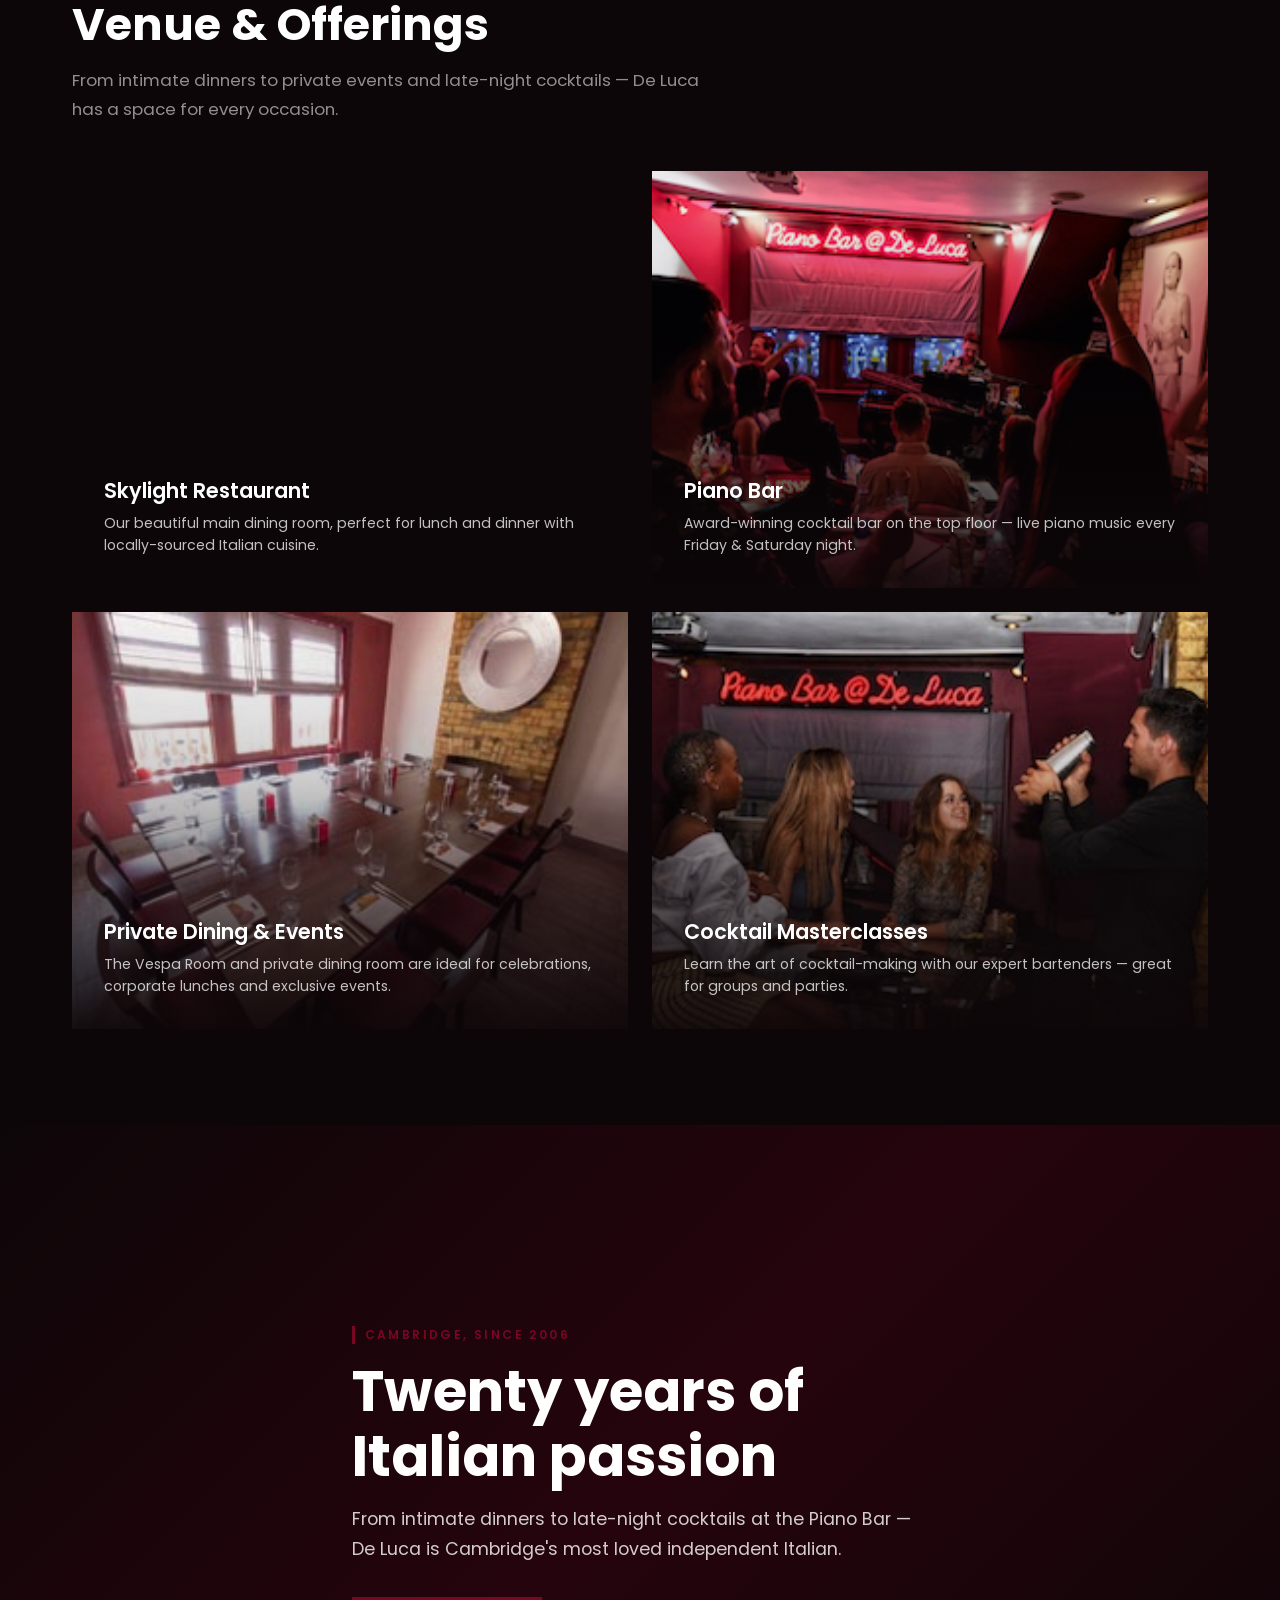
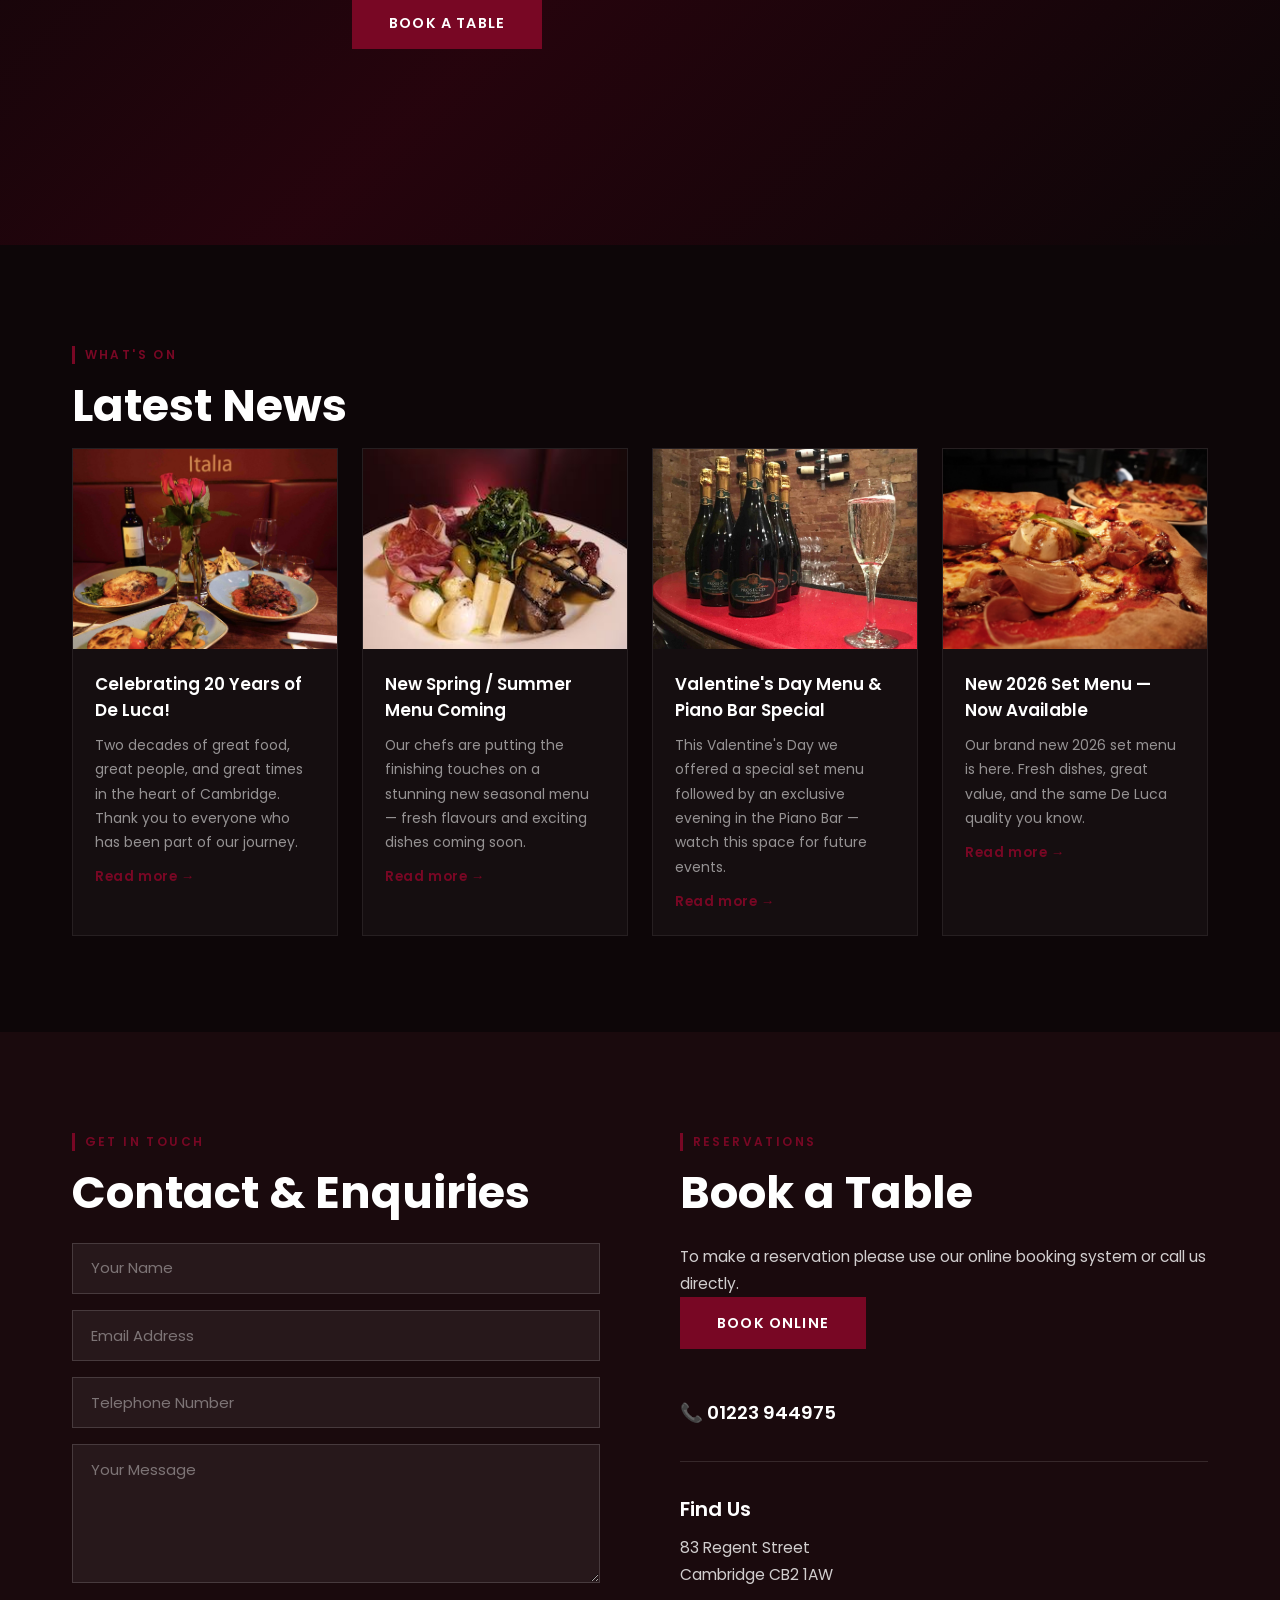
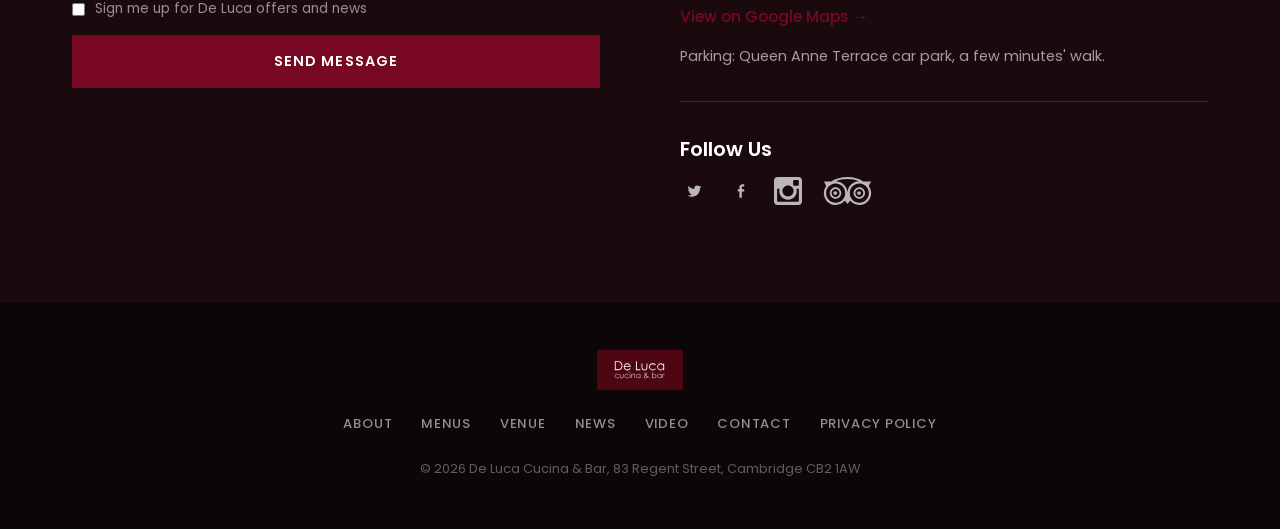
==== commit 9c2441c5: "Add 2026 menus, fix GitHub Pages deployment - .nojekyll added so GitHub Pages serves files as-is wit" ====
--- a/index.html
+++ b/index.html
@@ -89,24 +89,32 @@
         <a href="assets/img/DeLuca_ALaCarteMenu_WeekdayApril2025.pdf" target="_blank" rel="noopener" class="menu-card">
           <div class="menu-card-img" style="background-image:url('assets/img/alacarte2.jpg')"></div>
           <div class="menu-card-body">
-            <h3>À La Carte</h3>
-            <p>Weekday lunch &amp; dinner menu featuring seasonal Italian dishes.</p>
+            <h3>À La Carte — Weekday</h3>
+            <p>Our full weekday lunch &amp; dinner menu with seasonal Italian dishes.</p>
             <span class="menu-link">Download PDF ↓</span>
           </div>
         </a>
         <a href="assets/img/DeLuca_ALaCarteMenu_SaturdayApril2025.pdf" target="_blank" rel="noopener" class="menu-card">
           <div class="menu-card-img" style="background-image:url('assets/img/restaurant-1.jpg')"></div>
           <div class="menu-card-body">
-            <h3>Saturday Menu</h3>
-            <p>Special Saturday evening à la carte selection.</p>
+            <h3>À La Carte — Saturday</h3>
+            <p>Saturday evening selection — a slightly different menu for the weekend.</p>
+            <span class="menu-link">Download PDF ↓</span>
+          </div>
+        </a>
+        <a href="assets/img/DeLuca_SetMenuJan20263.pdf" target="_blank" rel="noopener" class="menu-card">
+          <div class="menu-card-img" style="background-image:url('assets/img/domininkas-27-of-44.jpg')"></div>
+          <div class="menu-card-body">
+            <h3>Set Menu 2026 <span style="color:var(--red);font-size:0.75rem;font-weight:600;letter-spacing:0.1em;text-transform:uppercase;margin-left:0.4rem;">New</span></h3>
+            <p>Our new 2026 set menu — great value dining from the De Luca kitchen.</p>
             <span class="menu-link">Download PDF ↓</span>
           </div>
         </a>
         <a href="assets/img/DeLuca_DessertMenuMarch20262.pdf" target="_blank" rel="noopener" class="menu-card">
           <div class="menu-card-img" style="background-image:url('assets/img/dessert2.jpg')"></div>
           <div class="menu-card-body">
-            <h3>Desserts</h3>
-            <p>Indulgent house-made Italian desserts &amp; sweet treats.</p>
+            <h3>Desserts <span style="color:var(--red);font-size:0.75rem;font-weight:600;letter-spacing:0.1em;text-transform:uppercase;margin-left:0.4rem;">Updated</span></h3>
+            <p>March 2026 dessert menu — handmade Italian sweets &amp; classics.</p>
             <span class="menu-link">Download PDF ↓</span>
           </div>
         </a>
@@ -212,8 +220,8 @@
         <a href="news/new-2026-menu.html" class="news-card">
           <div class="news-img" style="background-image:url('assets/img/DSC00805-med-scaled.jpg')"></div>
           <div class="news-body">
-            <h3>Brand New 2026 Menu Coming Soon</h3>
-            <p>Exciting new dishes are on the way for 2026. Sign up below to be the first to hear when the new menu launches.</p>
+            <h3>New 2026 Set Menu — Now Available</h3>
+            <p>Our brand new 2026 set menu is here. Fresh dishes, great value, and the same De Luca quality you know.</p>
             <span class="news-link">Read more →</span>
           </div>
         </a>
--- a/assets/css/style.css
+++ b/assets/css/style.css
@@ -221,7 +221,7 @@
   line-height: 1.1;
   margin-bottom: 1.2rem;
   letter-spacing: -0.01em;
-  text-shadow: 0 2px 20px rgba(0,0,0,0.7), 0 4px 40px rgba(0,0,0,0.5);
+  text-shadow: 0 2px 16px rgba(0,0,0,0.35);
 }
 .hero-content p {
   font-size: clamp(1rem, 2vw, 1.3rem);
@@ -229,7 +229,7 @@
   color: rgba(255,255,255,0.82);
   margin-bottom: 2.5rem;
   letter-spacing: 0.04em;
-  text-shadow: 0 1px 12px rgba(0,0,0,0.8);
+  text-shadow: 0 1px 8px rgba(0,0,0,0.3);
 }
 .hero-cta { display: flex; gap: 1rem; justify-content: center; flex-wrap: wrap; }
 .hero-cta .btn-primary,
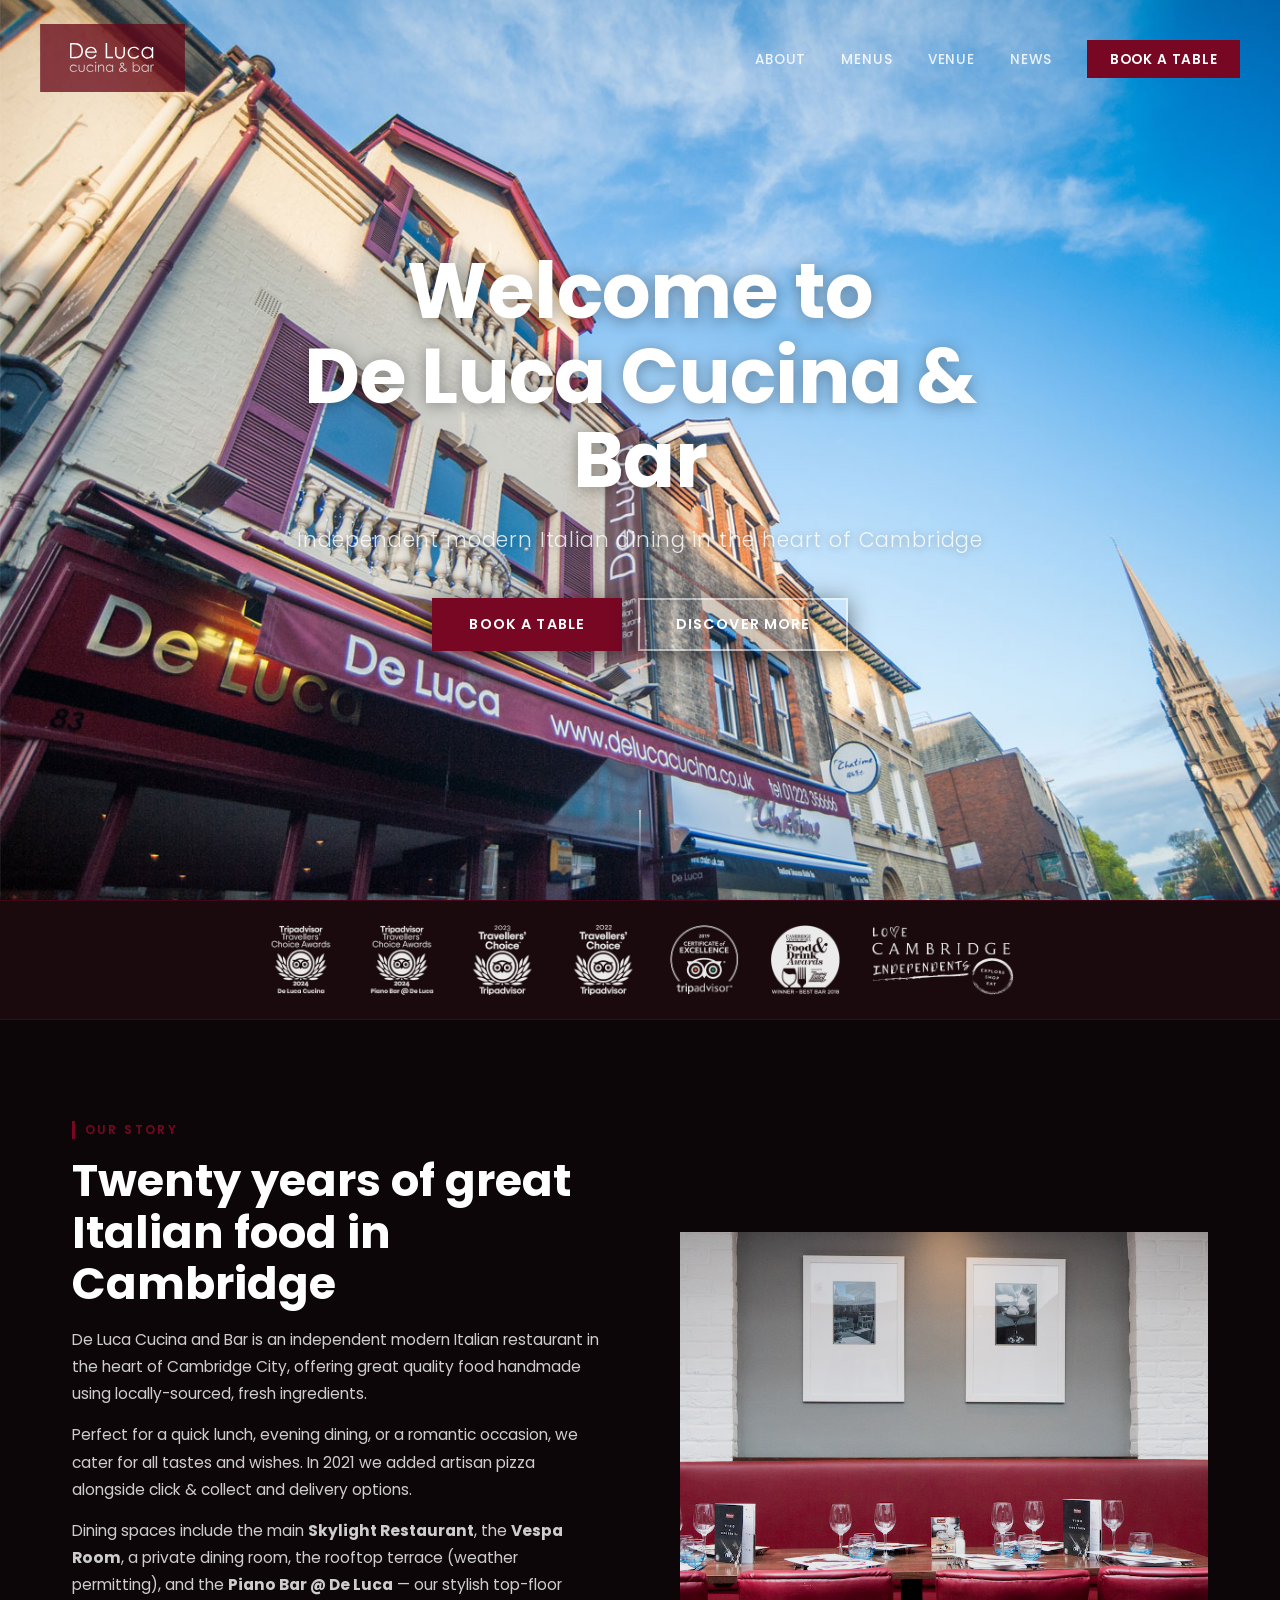
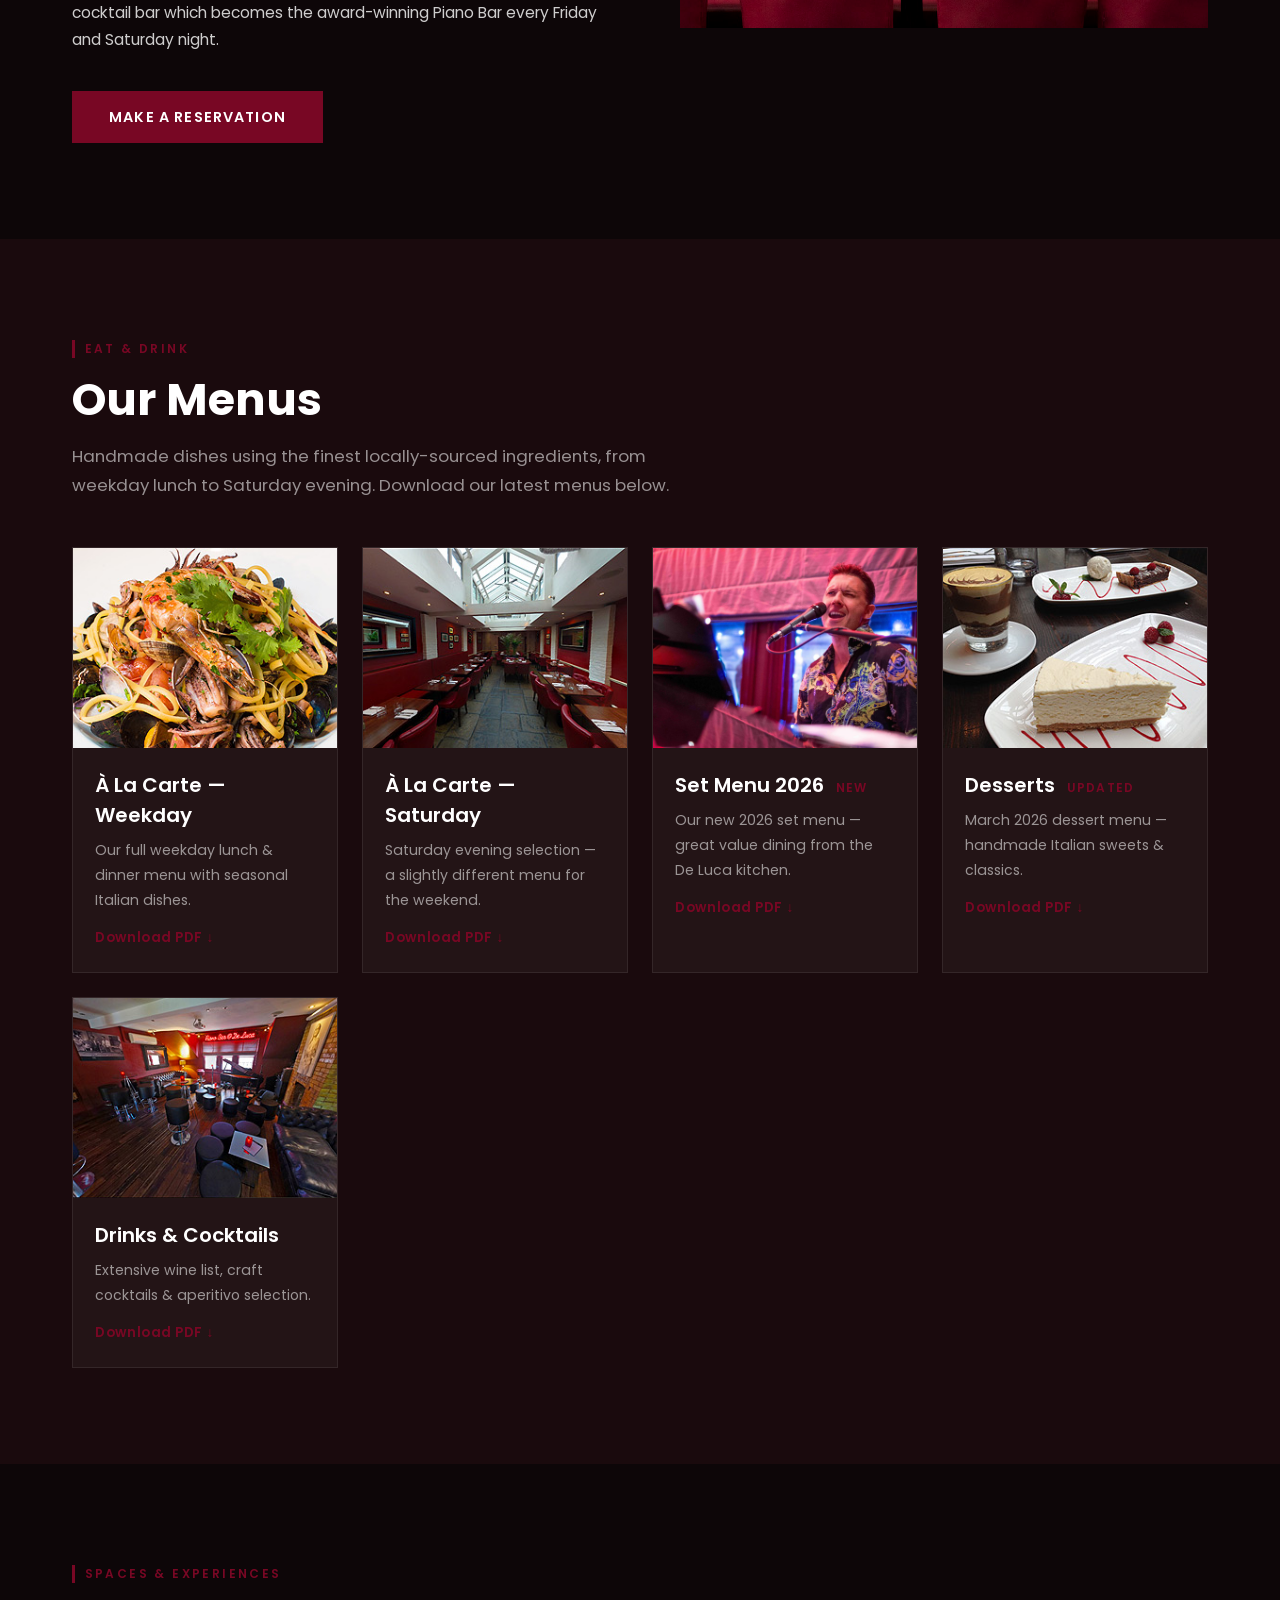
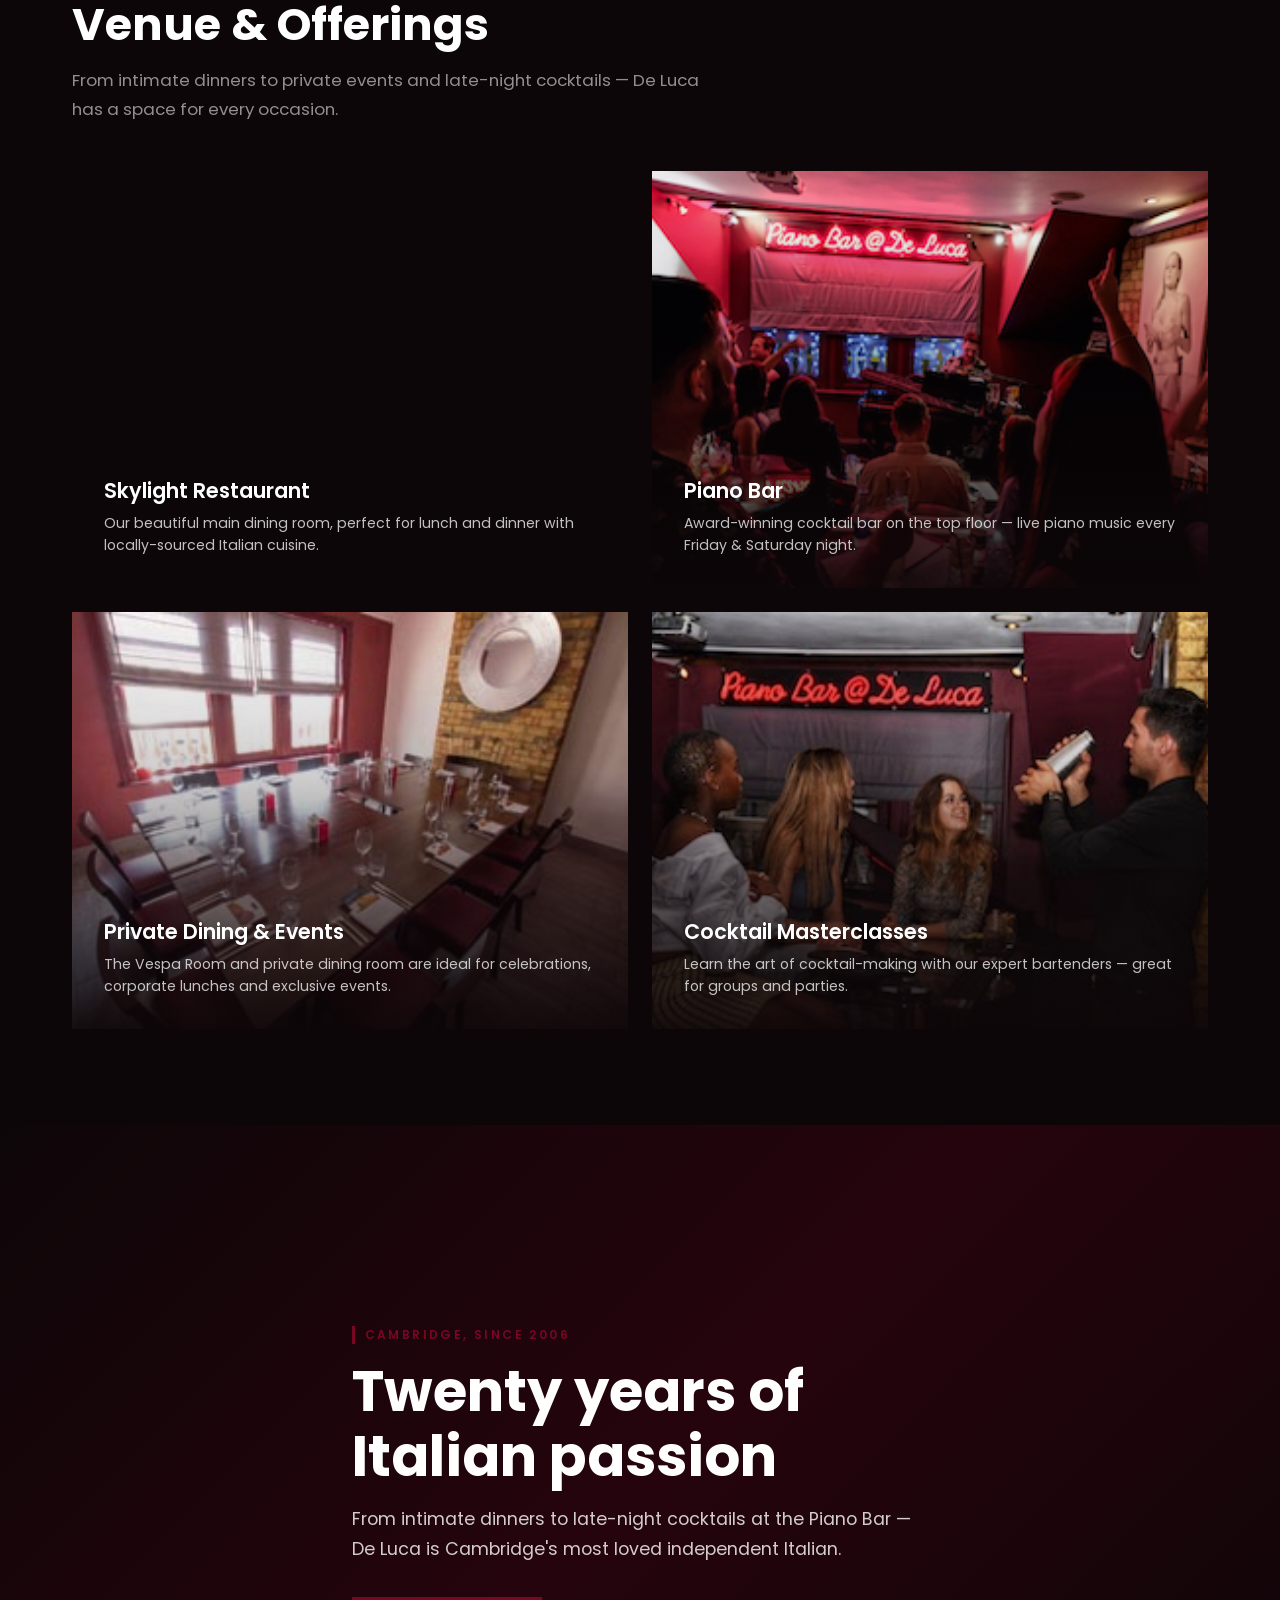
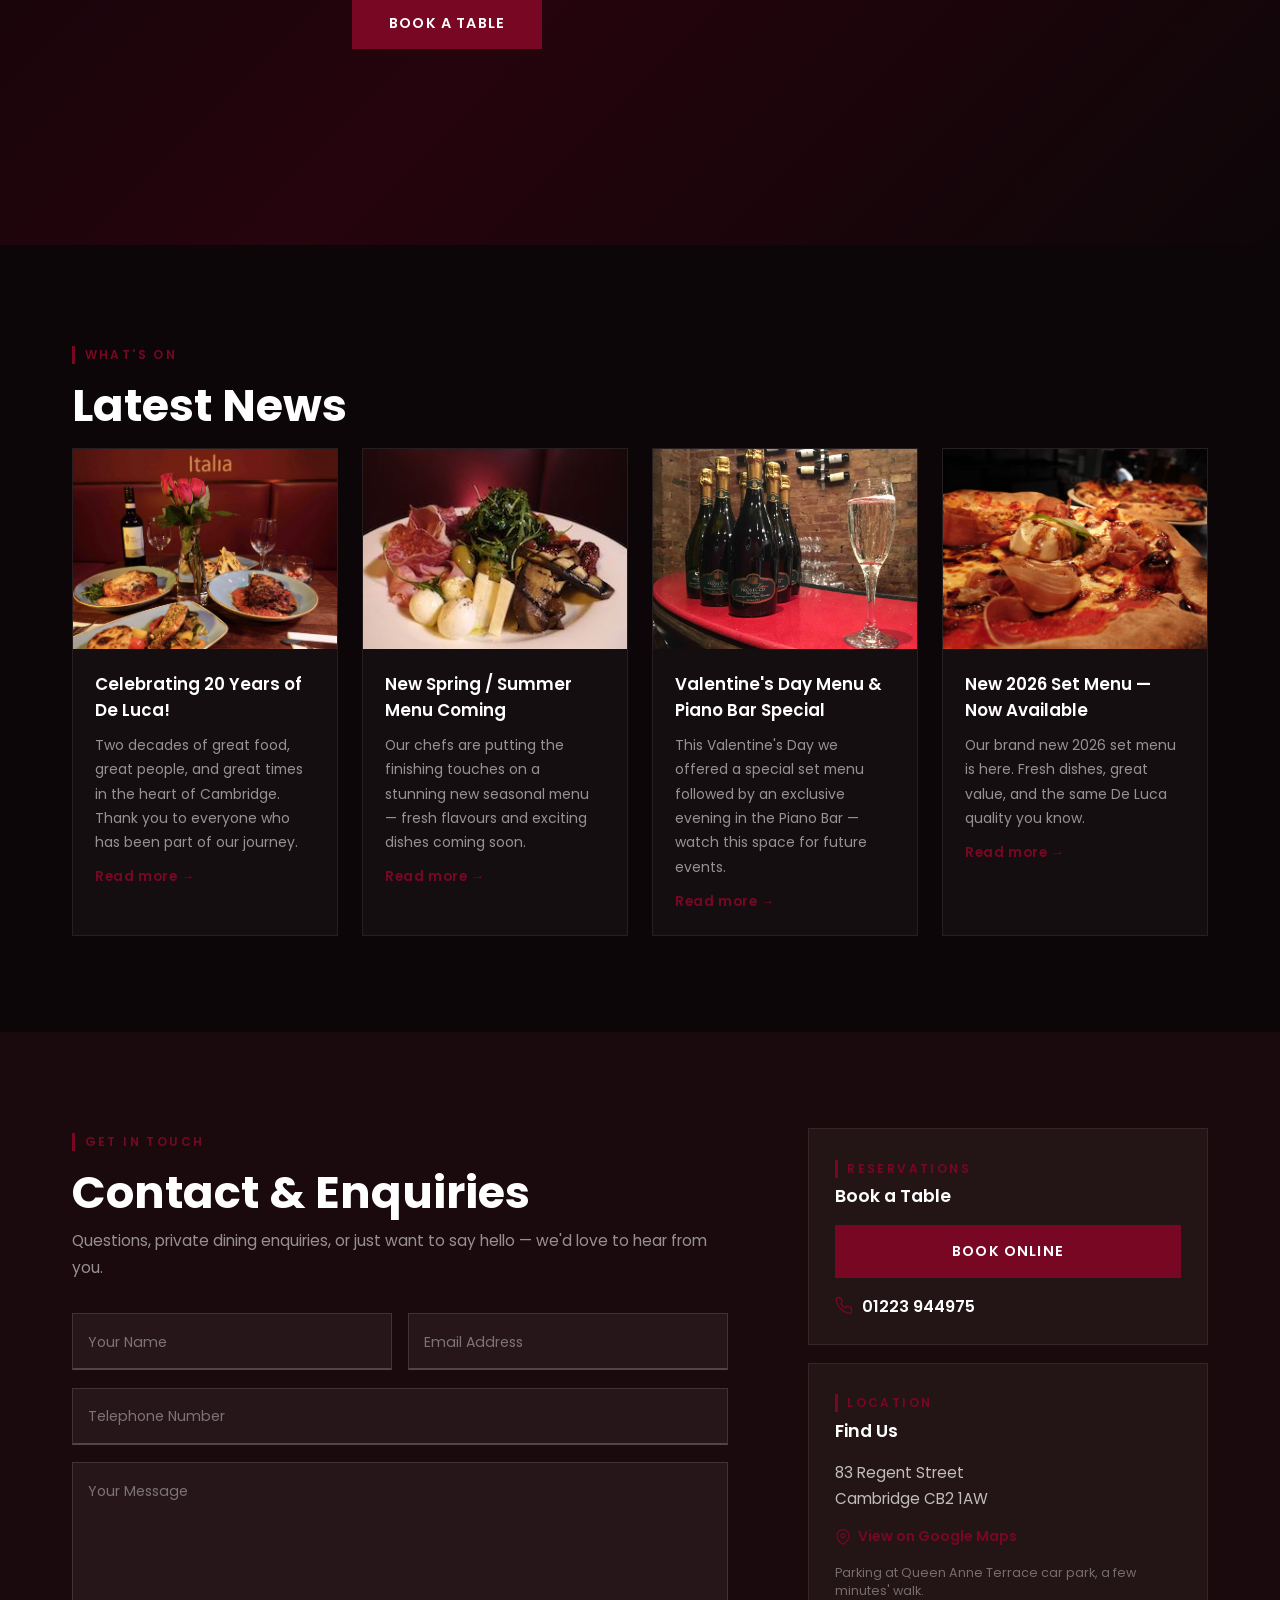
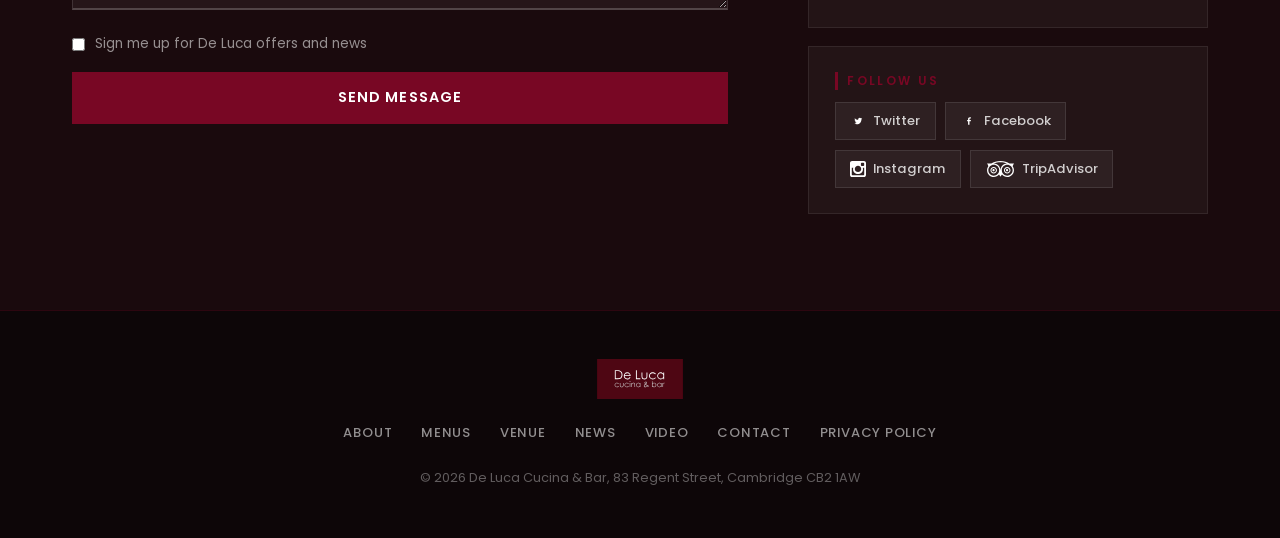
==== commit 5b6a2085: "Redesign contact section with floating labels and info cards - Replace flat grid with 2-column form " ====
--- a/index.html
+++ b/index.html
@@ -230,52 +230,93 @@
   </section>
 
   <!-- CONTACT -->
-  <section id="contact" class="dark-section">
-    <div class="container">
-      <div class="contact-grid">
-        <div class="contact-col">
-          <span class="label">Get In Touch</span>
-          <h2>Contact &amp; Enquiries</h2>
-          <form class="contact-form" id="contactForm" action="https://formspree.io/f/contact" method="POST">
-            <input type="text" name="name" placeholder="Your Name" required>
-            <input type="email" name="email" placeholder="Email Address" required>
-            <input type="tel" name="phone" placeholder="Telephone Number">
-            <textarea name="message" placeholder="Your Message" rows="5" required></textarea>
-            <label class="checkbox-label">
-              <input type="checkbox" name="newsletter">
-              Sign me up for De Luca offers and news
-            </label>
-            <button type="submit" class="btn-primary">Send Message</button>
-          </form>
-        </div>
-        <div class="contact-col">
-          <span class="label">Reservations</span>
-          <h2>Book a Table</h2>
-          <p>To make a reservation please use our online booking system or call us directly.</p>
-          <a href="https://www.opentable.co.uk/restref/client/?rid=72954" target="_blank" rel="noopener" class="btn-primary" style="display:inline-block;margin-bottom:2rem;">Book Online</a>
-          <p class="phone-number">📞 <a href="tel:01223944975">01223 944975</a></p>
-          <hr class="divider">
-          <h3>Find Us</h3>
-          <p>83 Regent Street<br>Cambridge CB2 1AW</p>
-          <p><a href="https://www.google.co.uk/maps/place/De+Luca+Cucina+%26+Bar/@52.2001692,0.1266779,17z" target="_blank" rel="noopener" class="text-link">View on Google Maps →</a></p>
-          <p style="font-size:0.9rem;opacity:0.75;">Parking: Queen Anne Terrace car park, a few minutes' walk.</p>
-          <hr class="divider">
-          <h3>Follow Us</h3>
+  <section id="contact">
+    <div class="contact-section-inner">
+
+      <!-- LEFT: Form -->
+      <div class="contact-form-panel">
+        <span class="label">Get In Touch</span>
+        <h2>Contact &amp; Enquiries</h2>
+        <p class="contact-intro">Questions, private dining enquiries, or just want to say hello — we'd love to hear from you.</p>
+        <form class="contact-form" id="contactForm" action="https://formspree.io/f/contact" method="POST">
+          <div class="form-row">
+            <div class="form-field">
+              <input type="text" name="name" id="fname" placeholder=" " required>
+              <label for="fname">Your Name</label>
+            </div>
+            <div class="form-field">
+              <input type="email" name="email" id="femail" placeholder=" " required>
+              <label for="femail">Email Address</label>
+            </div>
+          </div>
+          <div class="form-field">
+            <input type="tel" name="phone" id="fphone" placeholder=" ">
+            <label for="fphone">Telephone Number</label>
+          </div>
+          <div class="form-field">
+            <textarea name="message" id="fmessage" placeholder=" " rows="5" required></textarea>
+            <label for="fmessage">Your Message</label>
+          </div>
+          <label class="checkbox-label">
+            <input type="checkbox" name="newsletter">
+            <span>Sign me up for De Luca offers and news</span>
+          </label>
+          <button type="submit" class="btn-primary btn-full">Send Message</button>
+        </form>
+      </div>
+
+      <!-- RIGHT: Info panels -->
+      <div class="contact-info-panel">
+
+        <div class="info-card info-card-book">
+          <div class="info-card-header">
+            <span class="label">Reservations</span>
+            <h3>Book a Table</h3>
+          </div>
+          <a href="https://www.opentable.co.uk/restref/client/?rid=72954" target="_blank" rel="noopener" class="btn-primary btn-full">Book Online</a>
+          <div class="info-card-phone">
+            <svg viewBox="0 0 24 24" fill="none" stroke="currentColor" stroke-width="1.8" stroke-linecap="round" stroke-linejoin="round"><path d="M22 16.92v3a2 2 0 0 1-2.18 2 19.79 19.79 0 0 1-8.63-3.07A19.5 19.5 0 0 1 4.69 12 19.79 19.79 0 0 1 1.61 3.18 2 2 0 0 1 3.6 1h3a2 2 0 0 1 2 1.72 12.84 12.84 0 0 0 .7 2.81 2 2 0 0 1-.45 2.11L7.91 8.8a16 16 0 0 0 6 6l.86-1.86a2 2 0 0 1 2.11-.45 12.84 12.84 0 0 0 2.81.7A2 2 0 0 1 21.5 15l.42 1.92z"/></svg>
+            <a href="tel:01223944975">01223 944975</a>
+          </div>
+        </div>
+
+        <div class="info-card">
+          <div class="info-card-header">
+            <span class="label">Location</span>
+            <h3>Find Us</h3>
+          </div>
+          <address>
+            83 Regent Street<br>Cambridge CB2 1AW
+          </address>
+          <a href="https://www.google.co.uk/maps/place/De+Luca+Cucina+%26+Bar/@52.2001692,0.1266779,17z" target="_blank" rel="noopener" class="map-link">
+            <svg viewBox="0 0 24 24" fill="none" stroke="currentColor" stroke-width="1.8" stroke-linecap="round" stroke-linejoin="round"><path d="M21 10c0 7-9 13-9 13s-9-6-9-13a9 9 0 0 1 18 0z"/><circle cx="12" cy="10" r="3"/></svg>
+            View on Google Maps
+          </a>
+          <p class="parking-note">Parking at Queen Anne Terrace car park, a few minutes' walk.</p>
+        </div>
+
+        <div class="info-card info-card-social">
+          <span class="label">Follow Us</span>
           <div class="social-links">
-            <a href="https://twitter.com/DeLucaCambridge" target="_blank" rel="noopener" aria-label="Twitter/X">
+            <a href="https://twitter.com/DeLucaCambridge" target="_blank" rel="noopener" aria-label="Twitter/X" class="social-btn">
               <img src="assets/img/twitter.svg" alt="Twitter">
+              <span>Twitter</span>
             </a>
-            <a href="https://www.facebook.com/DeLucaCambridge" target="_blank" rel="noopener" aria-label="Facebook">
+            <a href="https://www.facebook.com/DeLucaCambridge" target="_blank" rel="noopener" aria-label="Facebook" class="social-btn">
               <img src="assets/img/facebook.svg" alt="Facebook">
+              <span>Facebook</span>
             </a>
-            <a href="https://www.instagram.com/DeLucaCambridge/" target="_blank" rel="noopener" aria-label="Instagram">
+            <a href="https://www.instagram.com/DeLucaCambridge/" target="_blank" rel="noopener" aria-label="Instagram" class="social-btn">
               <img src="assets/img/instagram.svg" alt="Instagram">
+              <span>Instagram</span>
             </a>
-            <a href="https://www.tripadvisor.co.uk/Restaurant_Review-g186225-d730345-Reviews-De_Luca_Cucina_Bar-Cambridge_Cambridgeshire_England.html" target="_blank" rel="noopener" aria-label="TripAdvisor">
+            <a href="https://www.tripadvisor.co.uk/Restaurant_Review-g186225-d730345-Reviews-De_Luca_Cucina_Bar-Cambridge_Cambridgeshire_England.html" target="_blank" rel="noopener" aria-label="TripAdvisor" class="social-btn">
               <img src="assets/img/tripadvisor.svg" alt="TripAdvisor">
+              <span>TripAdvisor</span>
             </a>
           </div>
         </div>
+
       </div>
     </div>
   </section>
--- a/assets/css/style.css
+++ b/assets/css/style.css
@@ -448,29 +448,85 @@
 .news-body p { font-size: 0.87rem; color: var(--grey); }
 
 /* ─── Contact ───────────────────────────────────────────────── */
-.contact-grid {
+#contact { background: var(--dark-mid); }
+
+.contact-section-inner {
+  max-width: 1200px;
+  margin: 0 auto;
+  padding: 0 2rem;
+  display: grid;
+  grid-template-columns: 1fr 400px;
+  gap: 5rem;
+  align-items: start;
+}
+
+.contact-form-panel h2 { margin-bottom: 0.6rem; }
+.contact-intro {
+  color: var(--grey);
+  font-size: 0.97rem;
+  line-height: 1.7;
+  margin-bottom: 2rem;
+}
+
+/* floating label form */
+.contact-form { display: flex; flex-direction: column; gap: 1.1rem; }
+
+.form-row {
   display: grid;
   grid-template-columns: 1fr 1fr;
-  gap: 5rem;
-}
-.contact-col h2 { margin-bottom: 1.5rem; }
-.contact-form { display: flex; flex-direction: column; gap: 1rem; }
-.contact-form input,
-.contact-form textarea {
-  background: rgba(255,255,255,0.06);
-  border: 1px solid rgba(255,255,255,0.15);
+  gap: 1rem;
+}
+.form-field { position: relative; }
+
+.form-field input,
+.form-field textarea {
+  width: 100%;
+  background: rgba(255,255,255,0.05);
+  border: 1px solid rgba(255,255,255,0.12);
+  border-bottom: 2px solid rgba(255,255,255,0.2);
   color: var(--white);
   font-family: var(--font);
   font-size: 0.93rem;
-  padding: 0.85rem 1.1rem;
+  padding: 1.45rem 1rem 0.55rem;
   outline: none;
-  transition: border-color 0.25s;
+  transition: border-color 0.25s, background 0.25s;
   resize: vertical;
 }
-.contact-form input::placeholder,
-.contact-form textarea::placeholder { color: rgba(255,255,255,0.4); }
-.contact-form input:focus,
-.contact-form textarea:focus { border-color: var(--red); }
+.form-field textarea { padding-top: 1.6rem; }
+.form-field input:focus,
+.form-field textarea:focus {
+  border-color: var(--red);
+  background: rgba(255,255,255,0.07);
+}
+.form-field label {
+  position: absolute;
+  top: 50%;
+  left: 1rem;
+  transform: translateY(-50%);
+  font-size: 0.88rem;
+  color: rgba(255,255,255,0.4);
+  pointer-events: none;
+  transition: top 0.2s, font-size 0.2s, color 0.2s, transform 0.2s;
+}
+.form-field textarea ~ label { top: 1.15rem; transform: none; }
+.form-field input:focus + label,
+.form-field input:not(:placeholder-shown) + label {
+  top: 0.42rem;
+  transform: none;
+  font-size: 0.7rem;
+  color: var(--red);
+  letter-spacing: 0.05em;
+  text-transform: uppercase;
+}
+.form-field textarea:focus + label,
+.form-field textarea:not(:placeholder-shown) + label {
+  top: 0.38rem;
+  font-size: 0.7rem;
+  color: var(--red);
+  letter-spacing: 0.05em;
+  text-transform: uppercase;
+}
+
 .checkbox-label {
   display: flex;
   align-items: center;
@@ -479,22 +535,88 @@
   color: var(--grey);
   cursor: pointer;
 }
-.contact-col .phone-number {
-  font-size: 1.15rem;
+.btn-full { width: 100%; text-align: center; }
+
+/* info panel */
+.contact-info-panel {
+  display: flex;
+  flex-direction: column;
+  gap: 1.1rem;
+}
+.info-card {
+  background: rgba(255,255,255,0.04);
+  border: 1px solid rgba(255,255,255,0.08);
+  padding: 1.6rem;
+  transition: border-color 0.25s;
+}
+.info-card:hover { border-color: rgba(120,7,36,0.5); }
+
+.info-card-header { margin-bottom: 1rem; }
+.info-card-header .label { margin-bottom: 0.35rem; }
+.info-card-header h3 { font-size: 1.1rem; }
+
+.info-card address {
+  font-style: normal;
+  color: rgba(255,255,255,0.72);
+  font-size: 0.95rem;
+  line-height: 1.7;
+  margin-bottom: 0.9rem;
+}
+.map-link {
+  display: inline-flex;
+  align-items: center;
+  gap: 0.45rem;
+  color: var(--red);
+  font-size: 0.875rem;
   font-weight: 600;
-  margin: 1rem 0 0;
+  transition: opacity 0.2s;
+}
+.map-link:hover { opacity: 0.75; }
+.map-link svg { width: 16px; height: 16px; flex-shrink: 0; }
+.parking-note {
+  margin-top: 0.75rem;
+  font-size: 0.79rem;
+  color: rgba(255,255,255,0.38);
+  line-height: 1.5;
+}
+
+.info-card-phone {
+  display: flex;
+  align-items: center;
+  gap: 0.6rem;
+  margin-top: 1rem;
+  font-size: 1rem;
+  font-weight: 600;
+}
+.info-card-phone svg { width: 18px; height: 18px; flex-shrink: 0; color: var(--red); }
+.info-card-phone a { color: var(--white); transition: color 0.2s; }
+.info-card-phone a:hover { color: var(--red); }
+
+/* social card */
+.info-card-social .label { display: block; margin-bottom: 0.75rem; }
+.social-links {
+  display: flex;
+  flex-wrap: wrap;
+  gap: 0.6rem;
+}
+.social-btn {
+  display: inline-flex;
+  align-items: center;
+  gap: 0.45rem;
+  background: rgba(255,255,255,0.05);
+  border: 1px solid rgba(255,255,255,0.1);
+  padding: 0.5rem 0.9rem;
+  font-size: 0.82rem;
+  font-weight: 500;
+  color: rgba(255,255,255,0.78);
+  transition: background 0.2s, border-color 0.2s, color 0.2s;
+}
+.social-btn:hover {
+  background: rgba(120,7,36,0.22);
+  border-color: var(--red);
   color: var(--white);
 }
-.contact-col .phone-number a { color: var(--white); transition: color 0.2s; }
-.contact-col .phone-number a:hover { color: var(--red); }
-.social-links {
-  display: flex;
-  gap: 1.2rem;
-  margin-top: 0.8rem;
-}
-.social-links a { opacity: 0.7; transition: opacity 0.2s, transform 0.2s; }
-.social-links a:hover { opacity: 1; transform: translateY(-3px); }
-.social-links img { height: 28px; width: auto; filter: brightness(10); }
+.social-btn img { height: 16px; width: auto; filter: brightness(10); }
 
 /* ─── Footer ────────────────────────────────────────────────── */
 footer {
@@ -550,9 +672,12 @@
 }
 
 /* ─── Responsive ────────────────────────────────────────────── */
+@media (max-width: 960px) {
+  .contact-section-inner { grid-template-columns: 1fr; gap: 3rem; }
+  .form-row { grid-template-columns: 1fr; }
+}
 @media (max-width: 900px) {
-  .two-col,
-  .contact-grid { grid-template-columns: 1fr; gap: 3rem; }
+  .two-col { grid-template-columns: 1fr; gap: 3rem; }
   .col-image { order: -1; }
   .venue-grid { grid-template-columns: 1fr; }
 }
@@ -579,5 +704,4 @@
   section { padding: 4rem 0; }
   .awards-inner { gap: 1rem; }
   .awards-inner img { height: 50px; }
-  .contact-grid { grid-template-columns: 1fr; gap: 3rem; }
-}
+}
